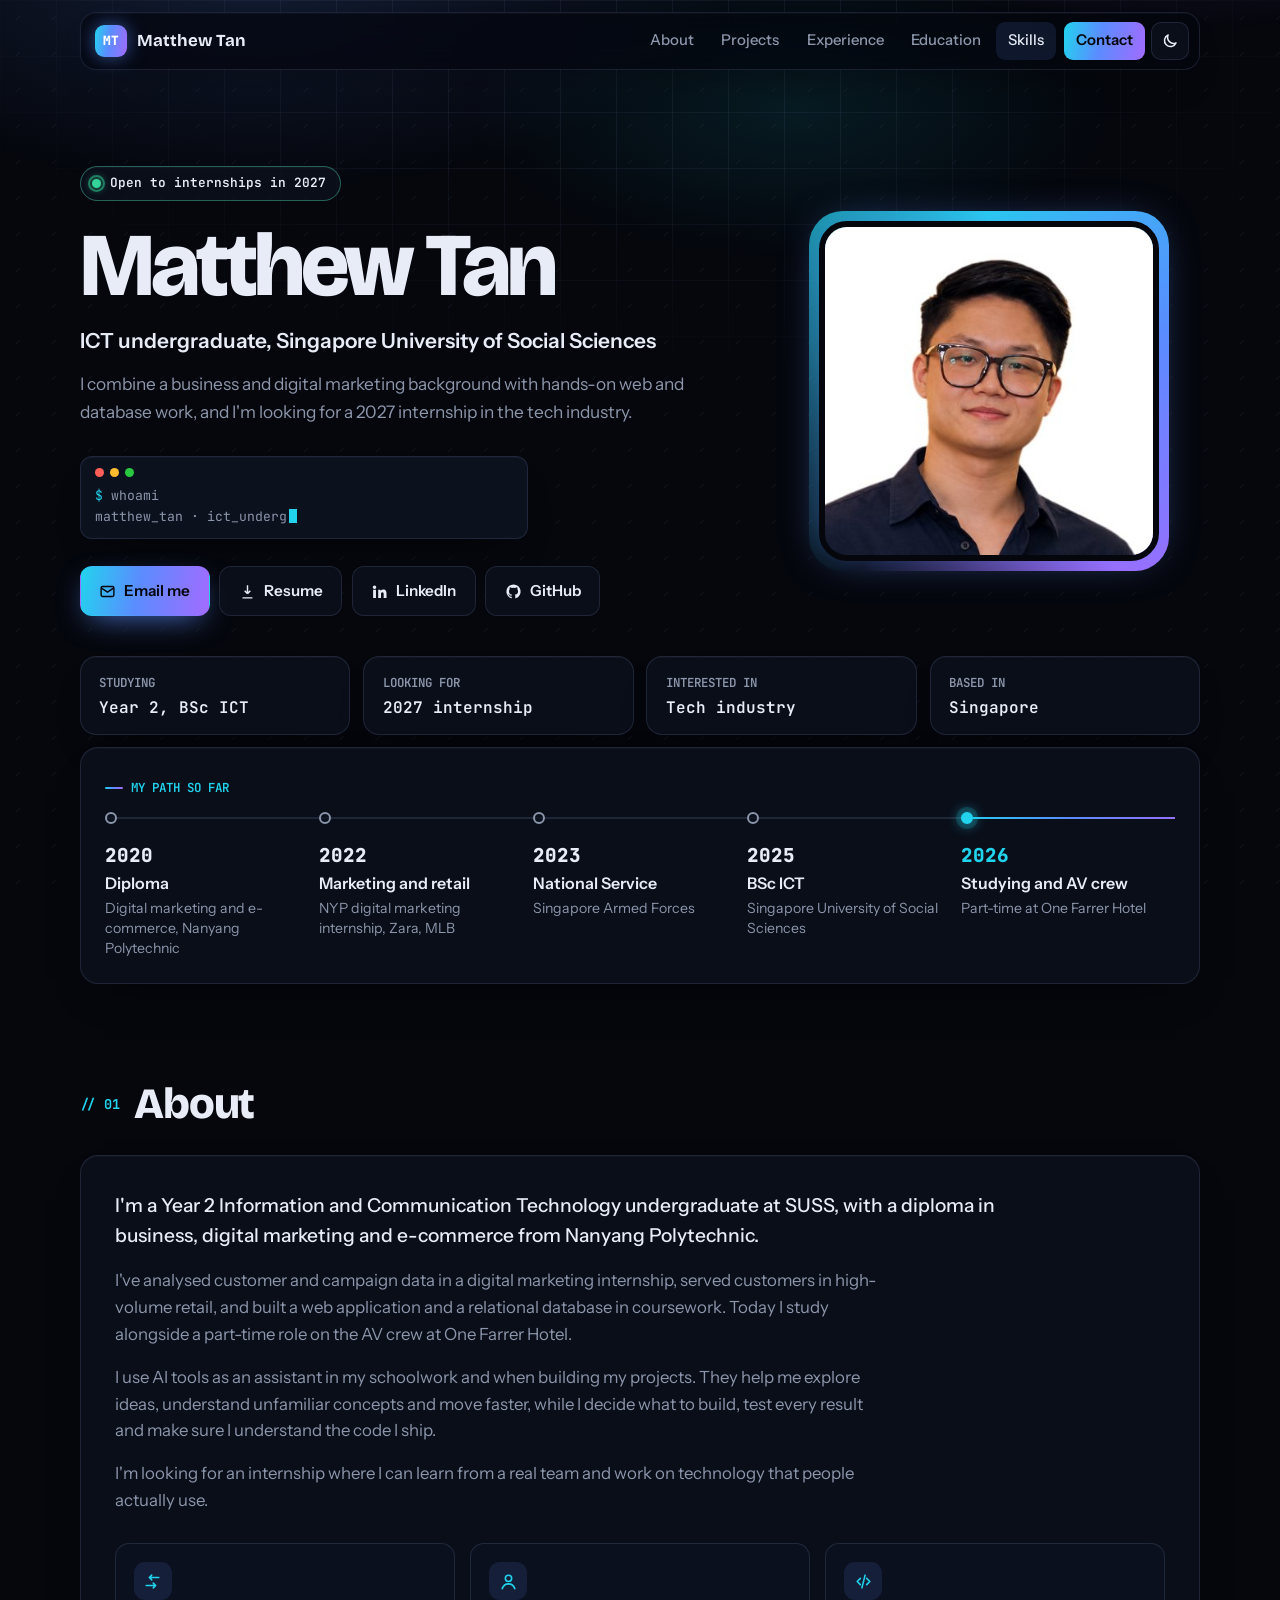
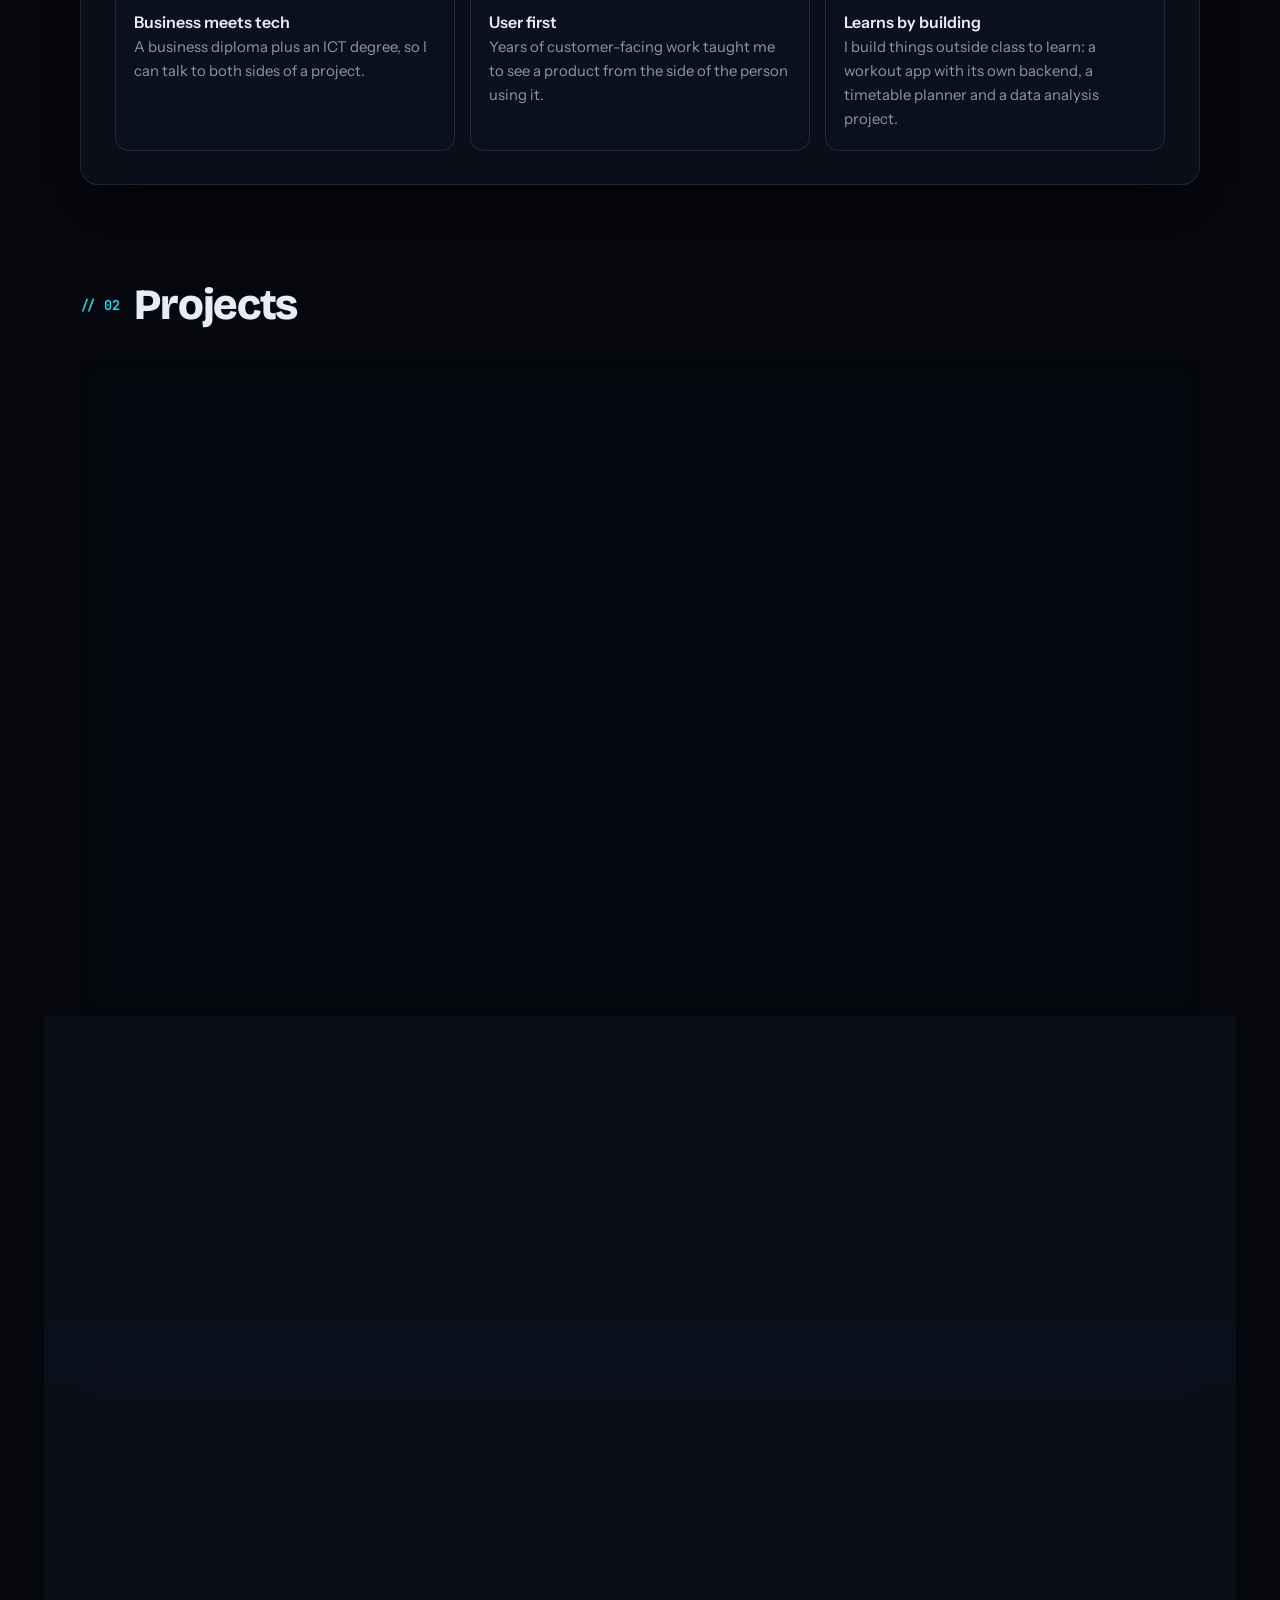
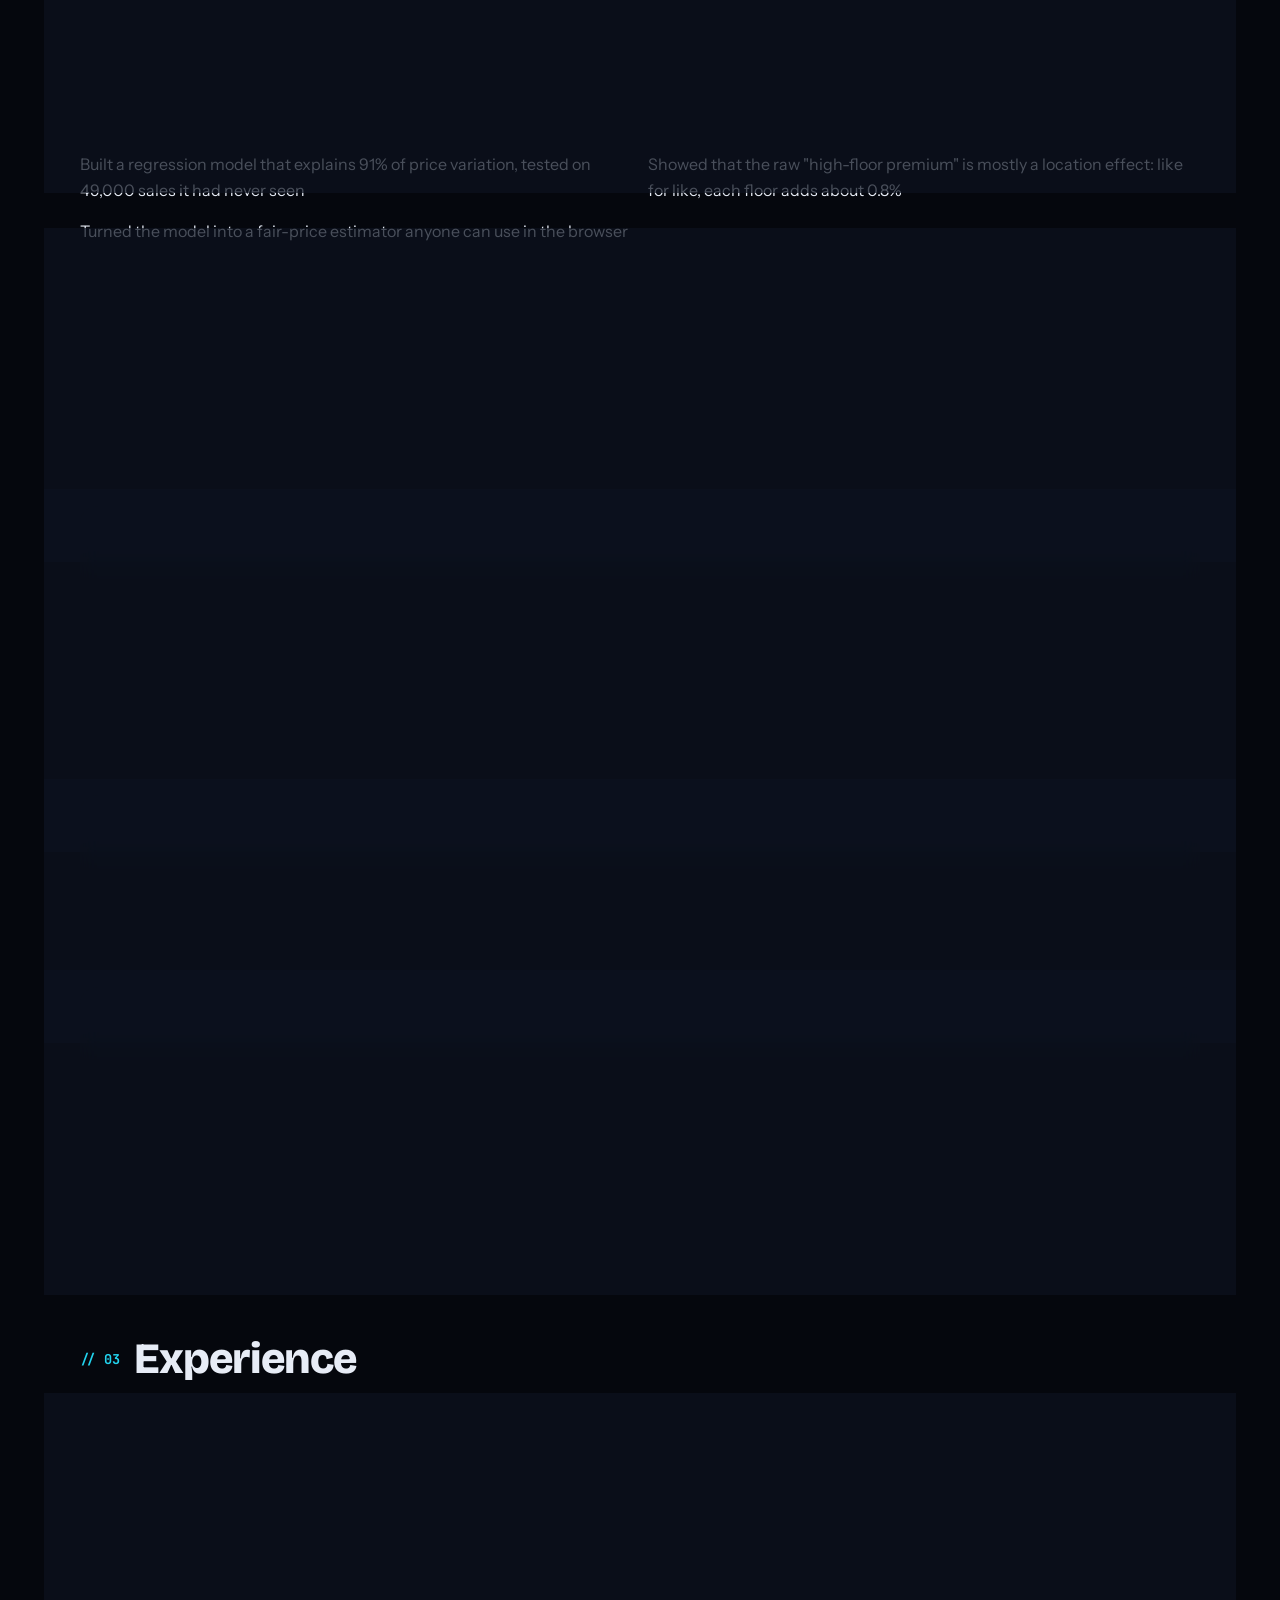
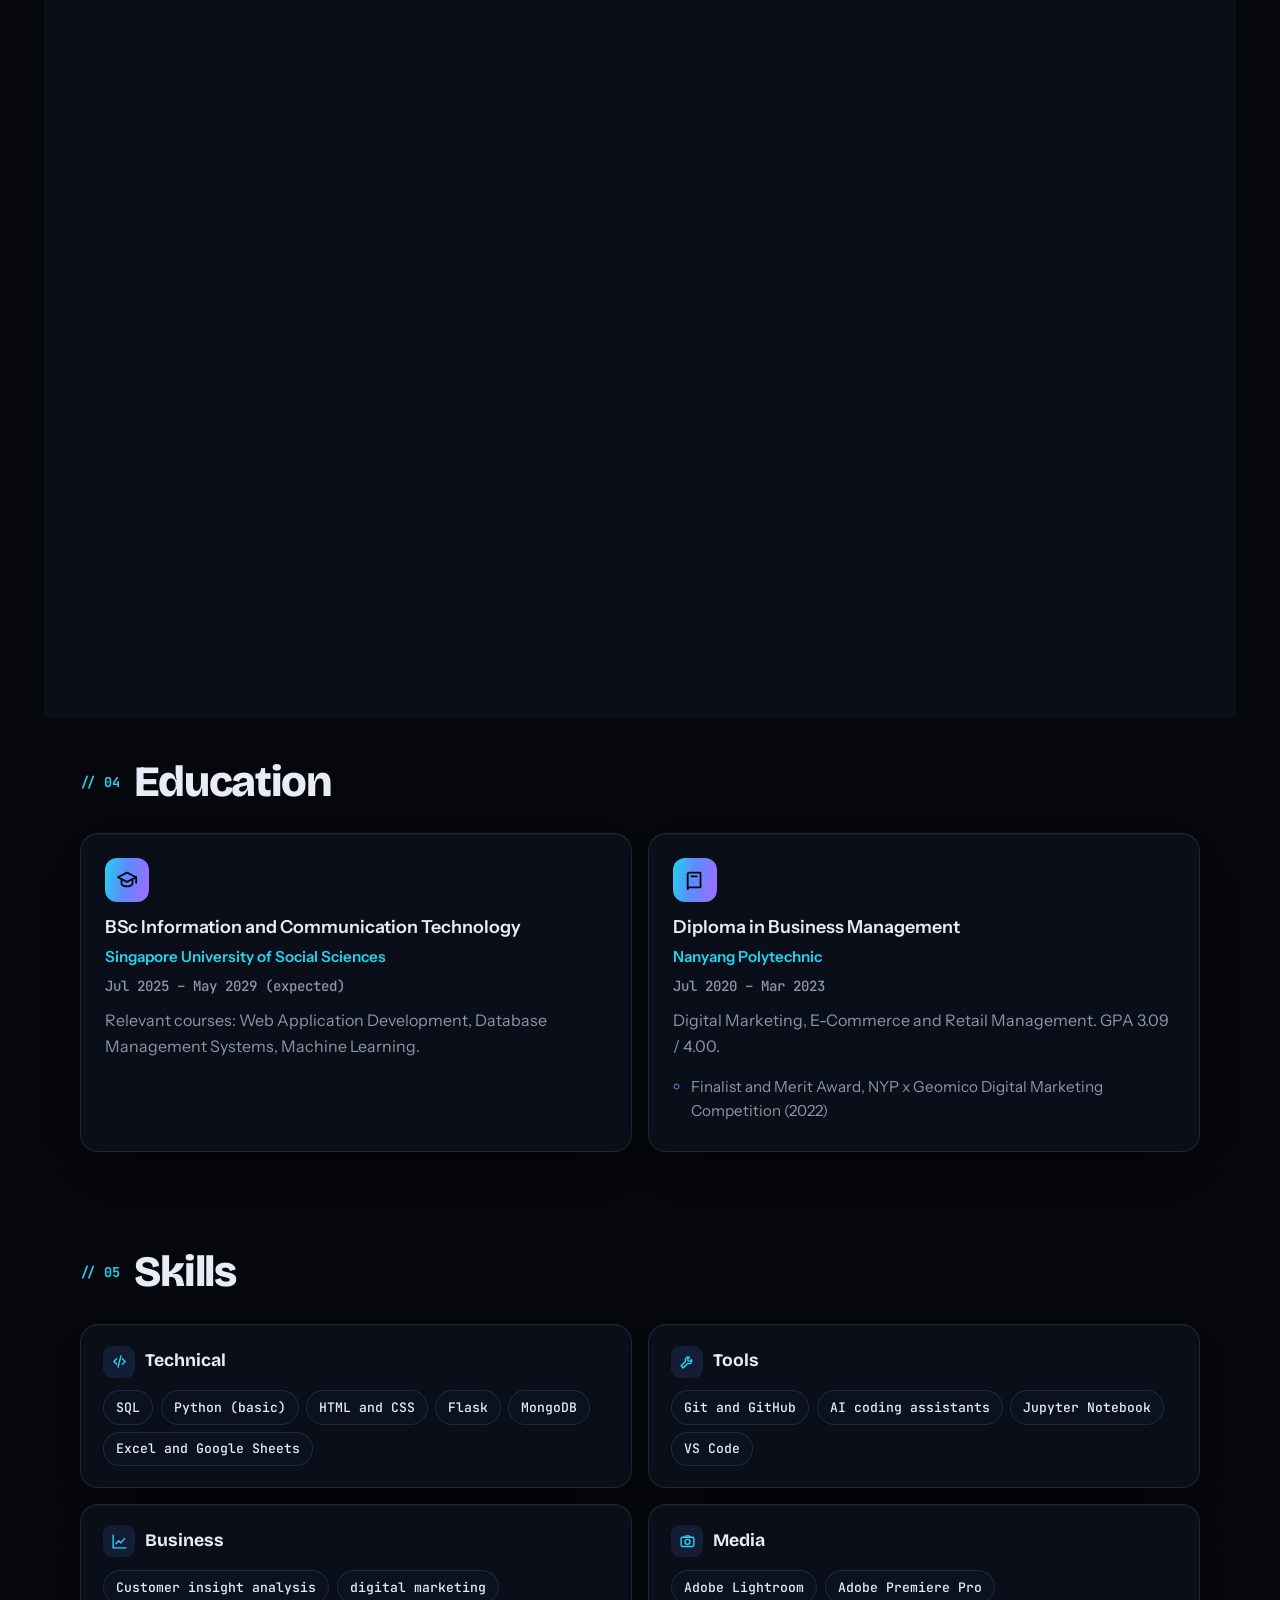
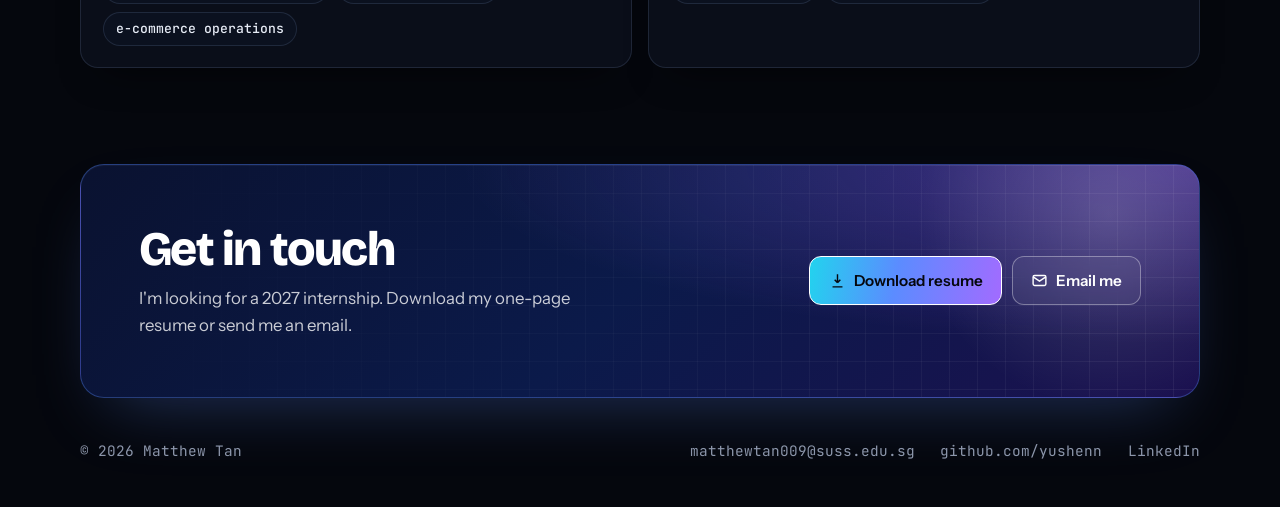
==== index.html @ 49055955 "BTO Explorer: nearest MRT, amenities and monthly updates shipped" ====
<!DOCTYPE html>
<html lang="en">
<head>
<meta charset="UTF-8">
<meta name="viewport" content="width=device-width, initial-scale=1, viewport-fit=cover">
<title>Matthew Tan | ICT Undergraduate Portfolio</title>
<meta name="description" content="Matthew Tan, ICT undergraduate at SUSS seeking a 2027 internship in the tech industry. Projects, experience and resume.">
<meta property="og:title" content="Matthew Tan | ICT Undergraduate Portfolio">
<meta property="og:description" content="ICT undergraduate at SUSS seeking a 2027 internship. Projects, experience and resume.">
<meta property="og:type" content="website">
<meta property="og:url" content="https://yushenn.github.io/matthew-os/">
<meta name="theme-color" content="#F7F8FA" media="(prefers-color-scheme: light)">
<meta name="theme-color" content="#0B0F19" media="(prefers-color-scheme: dark)">
<link rel="icon" href="data:image/svg+xml,%3Csvg xmlns='http://www.w3.org/2000/svg' viewBox='0 0 64 64'%3E%3Crect width='64' height='64' rx='14' fill='%232447C8'/%3E%3Ctext x='32' y='42' font-family='Arial,sans-serif' font-weight='800' font-size='26' fill='white' text-anchor='middle'%3EMT%3C/text%3E%3C/svg%3E">
<link rel="preconnect" href="https://fonts.googleapis.com">
<link rel="preconnect" href="https://fonts.gstatic.com" crossorigin>
<link href="https://fonts.googleapis.com/css2?family=Bricolage+Grotesque:opsz,wght@12..96,500;12..96,600;12..96,700;12..96,800&family=Instrument+Sans:wght@400;500;600&display=swap" rel="stylesheet">
<script>
  // apply a saved theme before paint, and enable reveal animations only when JS runs
  (function () {
    var d = document.documentElement; d.classList.add('js');
    try { var t = localStorage.getItem('mt-theme'); if (t === 'light' || t === 'dark') d.setAttribute('data-theme', t); } catch (e) {}
    if (!d.getAttribute('data-theme')) d.setAttribute('data-theme', 'dark'); // dark by default
  })();
</script>
<style>
:root{
  --paper:#F7F8FA; --surface:#FFFFFF; --surface-2:#F1F3F8; --ink:#0E1424; --muted:#586277; --line:#E3E7EE;
  --blue:#2447C8; --violet:#6B4EFF; --blue-soft:#ECF0FD; --green:#1E8E5A; --on-blue:#FFFFFF;
  --shadow:0 1px 2px rgba(14,20,36,.05),0 12px 32px -16px rgba(14,20,36,.18);
  --shadow-lg:0 2px 4px rgba(14,20,36,.04),0 30px 60px -24px rgba(36,71,200,.28);
  --glow:rgba(36,71,200,.10);
  --display:"Bricolage Grotesque","Segoe UI",system-ui,-apple-system,sans-serif;
  --body:"Instrument Sans","Segoe UI",system-ui,-apple-system,sans-serif;
  --r:18px;
  color-scheme:light;
}
@media (prefers-color-scheme: dark){
  :root:not([data-theme="light"]){
    --paper:#0B0F19; --surface:#121826; --surface-2:#182033; --ink:#E9ECF2; --muted:#98A2B6; --line:#232C40;
    --blue:#86A0FF; --violet:#B39DFF; --blue-soft:#1A2440; --green:#5FD08F; --on-blue:#0B0F19;
    --shadow:0 1px 2px rgba(0,0,0,.3),0 12px 32px -16px rgba(0,0,0,.6);
    --shadow-lg:0 2px 4px rgba(0,0,0,.3),0 30px 60px -24px rgba(134,160,255,.25);
    --glow:rgba(134,160,255,.12); color-scheme:dark;
  }
}
:root[data-theme="dark"]{
  --paper:#0B0F19; --surface:#121826; --surface-2:#182033; --ink:#E9ECF2; --muted:#98A2B6; --line:#232C40;
  --blue:#86A0FF; --violet:#B39DFF; --blue-soft:#1A2440; --green:#5FD08F; --on-blue:#0B0F19;
  --shadow:0 1px 2px rgba(0,0,0,.3),0 12px 32px -16px rgba(0,0,0,.6);
  --shadow-lg:0 2px 4px rgba(0,0,0,.3),0 30px 60px -24px rgba(134,160,255,.25);
  --glow:rgba(134,160,255,.12); color-scheme:dark;
}
*,*::before,*::after{box-sizing:border-box}
html{scroll-behavior:smooth;scroll-padding-top:96px}
body{margin:0;background:var(--paper);color:var(--ink);font-family:var(--body);font-size:1rem;line-height:1.6;-webkit-font-smoothing:antialiased;overflow-x:hidden}
body::before{content:"";position:fixed;inset:-20vh -10vw auto;height:80vh;background:radial-gradient(50% 50% at 30% 30%,var(--glow),transparent 70%),radial-gradient(40% 40% at 80% 10%,color-mix(in srgb,var(--violet) 10%,transparent),transparent 70%);pointer-events:none;z-index:0}
#field{position:fixed;inset:0;width:100%;height:100%;z-index:0;pointer-events:none;opacity:.7}
header,main,footer{position:relative;z-index:1}
a{color:var(--blue);text-underline-offset:3px}
a:focus-visible,button:focus-visible{outline:3px solid var(--blue);outline-offset:3px;border-radius:8px}
h1,h2,h3{font-family:var(--display);line-height:1.15;margin:0}
p{margin:0}
ul{margin:0}
.wrap{width:min(1120px,100% - 2.5rem);margin-inline:auto}
.skip{position:absolute;left:-999px;top:0;background:var(--blue);color:var(--on-blue);padding:.5rem 1rem;z-index:30}
.skip:focus{left:1rem;top:1rem}
.grad{background:linear-gradient(100deg,var(--blue),var(--violet));-webkit-background-clip:text;background-clip:text;color:transparent}

/* ---------- nav ---------- */
.nav{position:sticky;top:0;z-index:20;padding:12px 0 0;padding-top:calc(12px + env(safe-area-inset-top,0px))}
.nav-inner{width:min(1120px,100% - 1.5rem);margin-inline:auto;display:flex;align-items:center;justify-content:space-between;gap:1rem;height:58px;padding:0 .6rem 0 .9rem;background:color-mix(in srgb,var(--surface) 78%,transparent);backdrop-filter:blur(14px) saturate(1.4);-webkit-backdrop-filter:blur(14px) saturate(1.4);border:1px solid var(--line);border-radius:16px;box-shadow:var(--shadow);position:relative}
.mark{display:flex;align-items:center;gap:.6rem;font-family:var(--display);font-weight:700;font-size:1.05rem;color:var(--ink);text-decoration:none}
.mark i{display:grid;place-items:center;width:32px;height:32px;border-radius:9px;background:linear-gradient(135deg,var(--blue),var(--violet));color:#fff;font-style:normal;font-size:.8rem;font-weight:800;letter-spacing:.02em}
.nav-right{display:flex;align-items:center;gap:.4rem}
.nav-links{list-style:none;display:flex;align-items:center;gap:.2rem;margin:0;padding:0}
.nav-links a{display:block;color:var(--muted);text-decoration:none;font-size:.93rem;font-weight:500;padding:.42rem .75rem;border-radius:9px;transition:color .15s,background .15s}
.nav-links a:hover{color:var(--ink);background:var(--surface-2)}
.nav-links a.active{color:var(--ink);background:var(--blue-soft)}
.nav-links a.nav-cta{background:var(--ink);color:var(--paper);margin-left:.3rem}
.nav-links a.nav-cta:hover{background:var(--blue);color:var(--on-blue)}
.icon-btn{display:grid;place-items:center;width:38px;height:38px;border-radius:10px;border:1px solid var(--line);background:var(--surface);color:var(--ink);cursor:pointer}
.icon-btn svg{width:18px;height:18px}
.icon-btn:hover{border-color:var(--muted)}
.theme-btn .moon{display:none}
:root[data-theme="dark"] .theme-btn .sun{display:none}
:root[data-theme="dark"] .theme-btn .moon{display:block}
@media (prefers-color-scheme: dark){:root:not([data-theme="light"]) .theme-btn .sun{display:none}:root:not([data-theme="light"]) .theme-btn .moon{display:block}}
.menu-btn{display:none;font-family:var(--body);font-weight:600;width:auto;padding:0 .85rem}

/* ---------- buttons ---------- */
.actions{display:flex;flex-wrap:wrap;gap:.6rem}
.btn{display:inline-flex;align-items:center;gap:.5rem;font-weight:600;font-size:.95rem;text-decoration:none;padding:.72rem 1.15rem;border-radius:12px;border:1px solid var(--line);color:var(--ink);background:var(--surface);box-shadow:0 1px 2px rgba(14,20,36,.05);transition:transform .15s,border-color .15s,box-shadow .15s,filter .15s}
.btn svg{width:17px;height:17px;flex:none}
.btn:hover{border-color:var(--ink);transform:translateY(-1px)}
.btn-primary{background:linear-gradient(135deg,var(--blue),color-mix(in srgb,var(--blue) 70%,var(--violet)));border-color:transparent;color:var(--on-blue);box-shadow:0 8px 20px -8px color-mix(in srgb,var(--blue) 70%,transparent)}
.btn-primary:hover{border-color:transparent;filter:brightness(1.08)}

/* ---------- hero ---------- */
.hero{padding:clamp(3rem,8vw,6rem) 0 clamp(1.5rem,4vw,2.5rem);display:grid;grid-template-columns:1.35fr .9fr;gap:clamp(2rem,5vw,4rem);align-items:center}
.status{display:inline-flex;align-items:center;gap:.55rem;font-weight:600;font-size:.86rem;color:var(--ink);padding:.38rem .85rem .38rem .7rem;border:1px solid var(--line);border-radius:999px;background:var(--surface);box-shadow:var(--shadow);margin-bottom:1.4rem}
.dot{position:relative;width:9px;height:9px;border-radius:50%;background:var(--green)}
.dot::after{content:"";position:absolute;inset:-4px;border-radius:50%;border:2px solid var(--green);opacity:.5;animation:ping 2s ease-out infinite}
@keyframes ping{0%{transform:scale(.6);opacity:.7}100%{transform:scale(1.6);opacity:0}}
.hero h1{font-size:clamp(3rem,8.5vw,5.6rem);font-weight:800;letter-spacing:-.045em;line-height:.95}
.role{font-size:clamp(1.08rem,2.2vw,1.3rem);font-weight:600;margin-top:1rem;color:var(--ink)}
.lead{color:var(--muted);font-size:1.08rem;max-width:54ch;margin:.8rem 0 1.9rem}
.photo-wrap{position:relative;justify-self:center;width:min(340px,100%)}
.photo-wrap::before{content:"";position:absolute;inset:-14px;border-radius:36px;background:linear-gradient(135deg,var(--blue),var(--violet));opacity:.16;transform:rotate(-4deg)}
.photo-wrap::after{content:"";position:absolute;inset:-14px;border-radius:36px;border:1px dashed color-mix(in srgb,var(--blue) 45%,transparent);transform:rotate(3deg)}
.photo{position:relative;z-index:1;width:100%;aspect-ratio:1;height:auto;border-radius:28px;object-fit:cover;display:block;border:6px solid var(--surface);box-shadow:var(--shadow-lg);background:#fff}

.glance{margin:0;display:grid;grid-template-columns:repeat(4,1fr);gap:.8rem}
.glance div{padding:1rem 1.15rem;border:1px solid var(--line);border-radius:16px;background:var(--surface);box-shadow:var(--shadow)}
.glance dt{font-size:.78rem;font-weight:600;letter-spacing:.06em;text-transform:uppercase;color:var(--muted)}
.glance dd{margin:.3rem 0 0;font-family:var(--display);font-weight:700;font-size:1.15rem;line-height:1.25}

/* ---------- path ---------- */
.path-card{margin-top:.8rem;border:1px solid var(--line);border-radius:var(--r);background:var(--surface);box-shadow:var(--shadow);padding:1.4rem 1.5rem 1.5rem}
.path-card .eyebrow{margin-bottom:1.2rem}
.path{list-style:none;padding:0;margin:0;display:grid;grid-template-columns:repeat(5,1fr);text-align:left}
.stop{position:relative;padding:1.3rem 1rem 0 0;border-top:2px solid var(--line)}
.stop::before{content:"";position:absolute;top:-7px;left:0;width:12px;height:12px;border-radius:50%;background:var(--surface);border:2px solid var(--muted)}
.stop-now{border-image:linear-gradient(90deg,var(--blue),var(--violet)) 1}
.stop-now::before{background:var(--blue);border-color:var(--blue);box-shadow:0 0 0 5px var(--blue-soft)}
.stop-year{font-family:var(--display);font-weight:800;font-size:1.2rem;letter-spacing:-.01em}
.stop-now .stop-year{color:var(--blue)}
.stop-what{font-weight:600;margin-top:.15rem;line-height:1.3}
.stop-where{color:var(--muted);font-size:.88rem;line-height:1.45;margin-top:.25rem}

/* ---------- sections ---------- */
.section{padding:clamp(3.5rem,8vw,6rem) 0 0}
.section-head{display:flex;align-items:center;gap:.9rem;margin-bottom:1.6rem}
.eyebrow{display:inline-flex;align-items:center;gap:.5rem;font-size:.78rem;font-weight:600;letter-spacing:.12em;text-transform:uppercase;color:var(--blue)}
.eyebrow::before{content:"";width:18px;height:2px;border-radius:2px;background:currentColor}
.section-num{display:grid;place-items:center;min-width:44px;height:30px;padding:0 .6rem;border-radius:999px;font-family:var(--display);font-weight:700;font-size:.9rem;color:var(--blue);background:var(--blue-soft);border:1px solid color-mix(in srgb,var(--blue) 22%,transparent)}
.section-title{font-size:clamp(1.9rem,4.2vw,2.7rem);font-weight:800;letter-spacing:-.03em}
.panel{background:var(--surface);border:1px solid var(--line);border-radius:var(--r);padding:clamp(1.3rem,3.4vw,2.1rem);box-shadow:var(--shadow)}
.prose p + p{margin-top:1rem}
.prose p{max-width:70ch;font-size:1.05rem}
.prose p:first-child{font-size:1.2rem;font-weight:500;color:var(--ink)}
.prose p:not(:first-child){color:var(--muted)}

.strengths{display:grid;grid-template-columns:repeat(3,1fr);gap:.9rem;margin-top:1.8rem}
.strengths > div{padding:1.15rem;border-radius:14px;background:var(--surface-2);border:1px solid var(--line)}
.strengths .ic{display:grid;place-items:center;width:38px;height:38px;border-radius:11px;background:var(--blue-soft);color:var(--blue);margin-bottom:.8rem}
.strengths .ic svg{width:19px;height:19px}
.strengths h3{font-family:var(--body);font-size:1rem;font-weight:600;margin-bottom:.3rem}
.strengths p{font-size:.93rem;color:var(--muted)}

/* ---------- projects ---------- */
.projects{display:grid;grid-template-columns:repeat(2,minmax(0,1fr));gap:1rem;list-style:none;padding:0;margin:0}
.card{position:relative;display:flex;flex-direction:column;gap:.55rem;background:var(--surface);border:1px solid var(--line);border-radius:var(--r);padding:1.5rem;box-shadow:var(--shadow);transition:transform .2s,box-shadow .2s,border-color .2s}
.card:hover{transform:translateY(-3px);box-shadow:var(--shadow-lg);border-color:color-mix(in srgb,var(--blue) 35%,var(--line))}
.card h3{font-size:1.3rem;font-weight:700;letter-spacing:-.01em}
.card-when{color:var(--muted);font-size:.88rem;font-weight:500}
.card > p{color:var(--ink)}
.card ul{padding-left:1.15rem;color:var(--muted);font-size:.95rem}
.card li{margin:.25rem 0}
.card li::marker{color:var(--blue)}
.card .spacer{flex:1}
.featured{grid-column:1 / -1;display:grid;grid-template-columns:1.1fr .9fr;gap:2rem;align-items:center;padding:2rem;overflow:hidden;background:linear-gradient(140deg,color-mix(in srgb,var(--blue) 7%,var(--surface)) 0%,var(--surface) 55%)}
.card.wide{grid-column:1 / -1;display:grid;grid-template-columns:1fr 1fr;gap:1.6rem;align-items:start}
.card.wide > div{display:flex;flex-direction:column;gap:.55rem}
.card.wide ul{margin-top:.2rem}
.stack{display:grid;grid-template-columns:repeat(3,1fr);gap:.5rem;margin:.5rem 0 .1rem}
.stack div{padding:.6rem .75rem;border-radius:12px;background:var(--surface);border:1px solid var(--line)}
.stack dt{font-size:.7rem;font-weight:700;letter-spacing:.08em;text-transform:uppercase;color:var(--blue)}
.stack dd{margin:.15rem 0 0;font-size:.86rem;font-weight:600;line-height:1.35}
@media (max-width:520px){.stack{grid-template-columns:1fr}}
.featured .info{display:flex;flex-direction:column;gap:.6rem}
.featured h3{font-size:clamp(1.6rem,3.2vw,2.1rem);font-weight:800;letter-spacing:-.02em}
.feature-label{font-size:.75rem;font-weight:700;letter-spacing:.12em;text-transform:uppercase;color:var(--violet)}
.phone{justify-self:center;width:280px;height:560px;border-radius:44px;padding:10px;background:#0E1012;box-shadow:0 0 0 2px #2A2D33,0 40px 80px -30px rgba(14,20,36,.55);position:relative}
.phone::before{content:"";position:absolute;top:18px;left:50%;transform:translateX(-50%);width:84px;height:22px;border-radius:12px;background:#000;z-index:2}
.phone iframe{width:100%;height:100%;border:0;border-radius:34px;background:#0F1012;display:block}
.phone-cap{text-align:center;color:var(--muted);font-size:.82rem;margin-top:.8rem}
.pill{display:inline-block;font-family:var(--body);font-size:.72rem;font-weight:600;background:var(--blue);color:var(--on-blue);padding:.14rem .55rem;border-radius:999px;margin-left:.55rem;vertical-align:.28em;white-space:nowrap;letter-spacing:.01em}
.pill.live{background:color-mix(in srgb,var(--green) 16%,transparent);color:var(--green)}
.tags{display:flex;flex-wrap:wrap;gap:.4rem;margin-top:.4rem}
.tag{font-size:.78rem;font-weight:600;padding:.22rem .6rem;border-radius:8px;background:var(--blue-soft);color:var(--ink);border:1px solid color-mix(in srgb,var(--blue) 14%,transparent)}
.row-links{display:flex;flex-wrap:wrap;gap:.6rem;margin-top:.7rem}
.row-links a{display:inline-flex;align-items:center;gap:.35rem;font-weight:600;font-size:.9rem;text-decoration:none;padding:.48rem .85rem;border-radius:10px;border:1px solid var(--line);color:var(--ink);background:var(--surface);transition:border-color .15s,background .15s}
.row-links a:first-child{background:var(--ink);color:var(--paper);border-color:var(--ink)}
.row-links a:hover{border-color:var(--blue)}
.row-links a:first-child:hover{background:var(--blue);border-color:var(--blue);color:var(--on-blue)}
.row-links svg{width:15px;height:15px}

/* ---------- timeline (experience) ---------- */
.timeline{list-style:none;margin:0;padding:0;position:relative}
.timeline::before{content:"";position:absolute;left:7px;top:8px;bottom:8px;width:2px;background:linear-gradient(var(--blue),var(--line) 40%)}
.t-item{position:relative;padding:0 0 1.8rem 2.2rem}
.t-item:last-child{padding-bottom:0}
.t-item::before{content:"";position:absolute;left:0;top:6px;width:16px;height:16px;border-radius:50%;background:var(--surface);border:3px solid var(--line)}
.t-item.now::before{border-color:var(--blue);box-shadow:0 0 0 5px var(--blue-soft)}
.row-head{display:flex;justify-content:space-between;align-items:baseline;gap:.3rem 1.5rem;flex-wrap:wrap}
.row-head h3{font-family:var(--body);font-size:1.1rem;font-weight:600}
.row-when{color:var(--muted);font-size:.88rem;font-weight:500;white-space:nowrap;font-variant-numeric:tabular-nums}
.row-org{color:var(--blue);font-weight:600;font-size:.95rem;margin-top:.1rem}
.t-item > p{margin-top:.45rem;max-width:72ch;color:var(--muted)}
.t-item ul{margin-top:.5rem;padding-left:1.1rem;max-width:72ch;color:var(--muted)}
.t-item li{margin:.25rem 0}
.t-item li::marker{color:var(--blue)}
.sub{display:flex;align-items:center;gap:.7rem;font-family:var(--display);font-size:1.2rem;font-weight:700;margin:2.4rem 0 1.2rem;padding-top:1.8rem;border-top:1px solid var(--line)}

/* ---------- education ---------- */
.edu{display:grid;grid-template-columns:repeat(2,minmax(0,1fr));gap:1rem;list-style:none;margin:0;padding:0}
.edu .card{gap:.35rem}
.edu .card h3{font-family:var(--body);font-size:1.12rem;font-weight:600;letter-spacing:0}
.edu .ic{display:grid;place-items:center;width:44px;height:44px;border-radius:12px;background:linear-gradient(135deg,var(--blue),var(--violet));color:#fff;margin-bottom:.6rem}
.edu .ic svg{width:22px;height:22px}
.edu .card > p{color:var(--muted);margin-top:.35rem}
.edu .card ul{margin-top:.35rem}

/* ---------- skills ---------- */
.skills{display:grid;grid-template-columns:repeat(2,minmax(0,1fr));gap:1rem;margin:0}
.skills > div{background:var(--surface);border:1px solid var(--line);border-radius:var(--r);padding:1.3rem 1.4rem;box-shadow:var(--shadow)}
.skills dt{display:flex;align-items:center;gap:.6rem;font-family:var(--display);font-weight:700;font-size:1.1rem;margin-bottom:.8rem}
.skills dt span{display:grid;place-items:center;width:32px;height:32px;border-radius:9px;background:var(--blue-soft);color:var(--blue)}
.skills dt svg{width:17px;height:17px}
.skills dd{margin:0;display:flex;flex-wrap:wrap;gap:.45rem}
.chip{font-size:.9rem;font-weight:500;padding:.35rem .75rem;border-radius:999px;background:var(--surface-2);border:1px solid var(--line)}

/* ---------- contact ---------- */
.contact{position:relative;overflow:hidden;margin-top:clamp(3.5rem,8vw,6rem);background:linear-gradient(135deg,#14204F 0%,#1D2E80 45%,#4B33B8 100%);color:#fff;border-radius:24px;padding:clamp(2rem,5.5vw,3.6rem);display:flex;flex-wrap:wrap;justify-content:space-between;align-items:center;gap:1.6rem;box-shadow:var(--shadow-lg)}
.contact::before{content:"";position:absolute;width:420px;height:420px;right:-120px;top:-160px;border-radius:50%;background:radial-gradient(circle,rgba(255,255,255,.18),transparent 65%)}
.contact::after{content:"";position:absolute;inset:0;background-image:radial-gradient(rgba(255,255,255,.12) 1px,transparent 1px);background-size:22px 22px;mask-image:linear-gradient(90deg,transparent,#000);-webkit-mask-image:linear-gradient(90deg,transparent,#000);pointer-events:none}
.contact > *{position:relative;z-index:1}
.contact h2{font-size:clamp(2rem,4.6vw,3rem);font-weight:800;letter-spacing:-.03em}
.contact p{margin-top:.5rem;color:rgba(255,255,255,.78);max-width:44ch;font-size:1.05rem}
.contact .btn{border-color:rgba(255,255,255,.35);color:#fff;background:rgba(255,255,255,.06);box-shadow:none}
.contact .btn:hover{border-color:#fff}
.contact .btn-primary{background:#fff;border-color:#fff;color:#14204F}

footer{padding:2.6rem 0 calc(2.8rem + env(safe-area-inset-bottom,0px));color:var(--muted);font-size:.9rem}
.foot{display:flex;flex-wrap:wrap;justify-content:space-between;align-items:center;gap:.6rem 1.8rem}
.foot-links{display:flex;flex-wrap:wrap;gap:.4rem 1.6rem}
.foot a{color:var(--muted);text-decoration:none}
.foot a:hover{color:var(--ink)}

/* ---------- reveal on scroll ---------- */
.js .reveal{opacity:0;transform:translateY(18px);transition:opacity .7s cubic-bezier(.2,.7,.2,1),transform .7s cubic-bezier(.2,.7,.2,1)}
.js .reveal.in{opacity:1;transform:none}
@media (prefers-reduced-motion: reduce){
  html{scroll-behavior:auto}
  .js .reveal{opacity:1;transform:none;transition:none}
  .dot::after{animation:none}
  .card,.btn{transition:none}
}

/* ---------- responsive ---------- */
@media (max-width:980px){
  .featured{grid-template-columns:1fr}
  .phone{display:none}
  .phone-cap{display:none}
}
@media (max-width:860px){
  .menu-btn{display:grid}
  .nav-links{display:none;position:absolute;top:calc(100% + 8px);left:0;right:0;flex-direction:column;align-items:stretch;gap:.1rem;background:var(--surface);border:1px solid var(--line);border-radius:16px;padding:.5rem;box-shadow:var(--shadow-lg)}
  .nav-links.open{display:flex}
  .nav-links a{padding:.7rem .8rem}
  .nav-links a.nav-cta{text-align:center;margin:.3rem 0 0}
  .hero{grid-template-columns:1fr;text-align:left}
  .photo-wrap{order:-1;justify-self:start;width:150px}
  .photo-wrap::before,.photo-wrap::after{inset:-8px;border-radius:30px}
  .photo{border-radius:24px;border-width:4px}
  .glance{grid-template-columns:1fr 1fr}
  .path{grid-template-columns:1fr;border-left:2px solid var(--line);margin-left:6px}
  .stop{border-top:none;padding:0 0 1.2rem 1.3rem;display:grid;grid-template-columns:3.4rem 1fr;column-gap:.6rem}
  .stop-now{border-image:none}
  .stop:last-child{padding-bottom:0}
  .stop::before{top:.4rem;left:-7px}
  .stop-year{grid-row:1 / span 2;font-size:1.05rem}
  .stop-what{margin-top:0}
  .stop-where{grid-column:2}
  .strengths{grid-template-columns:1fr}
  .projects,.edu,.skills,.card.wide{grid-template-columns:1fr}
  .featured{padding:1.5rem}
  .row-when{white-space:normal}
  .foot{justify-content:center;text-align:center}
}
@media print{
  #field,.nav,.contact .actions,.phone,body::before,.theme-btn{display:none}
  .js .reveal{opacity:1;transform:none}
  .card,.panel,.glance div{box-shadow:none}
}
</style>
<link href="https://fonts.googleapis.com/css2?family=JetBrains+Mono:wght@400;500;600&display=swap" rel="stylesheet">
<link rel="stylesheet" href="hitech.css">
<script src="hitech.js" defer></script>
</head>
<body>
<a class="skip" href="#main">Skip to content</a>
<canvas id="field" aria-hidden="true"></canvas>

<header class="nav">
  <div class="nav-inner">
    <a class="mark" href="#top"><i aria-hidden="true">MT</i>Matthew Tan</a>
    <div class="nav-right">
      <ul class="nav-links" id="navlinks">
        <li><a href="#about">About</a></li>
        <li><a href="#projects">Projects</a></li>
        <li><a href="#experience">Experience</a></li>
        <li><a href="#education">Education</a></li>
        <li><a href="#skills">Skills</a></li>
        <li><a class="nav-cta" href="#contact">Contact</a></li>
      </ul>
      <button class="icon-btn theme-btn" type="button" aria-label="Switch light or dark theme">
        <svg class="sun" viewBox="0 0 24 24" fill="none" stroke="currentColor" stroke-width="2" stroke-linecap="round" aria-hidden="true"><circle cx="12" cy="12" r="4"/><path d="M12 2v2M12 20v2M4.9 4.9l1.4 1.4M17.7 17.7l1.4 1.4M2 12h2M20 12h2M4.9 19.1l1.4-1.4M17.7 6.3l1.4-1.4"/></svg>
        <svg class="moon" viewBox="0 0 24 24" fill="none" stroke="currentColor" stroke-width="2" stroke-linecap="round" stroke-linejoin="round" aria-hidden="true"><path d="M20 14.5A8 8 0 0 1 9.5 4a8 8 0 1 0 10.5 10.5Z"/></svg>
      </button>
      <button class="icon-btn menu-btn" type="button" aria-expanded="false" aria-controls="navlinks">Menu</button>
    </div>
  </div>
</header>

<main id="main">
  <section class="wrap" id="top">
    <div class="hero">
      <div class="reveal">
        <div class="status"><span class="dot" aria-hidden="true"></span>Open to internships in 2027</div>
        <h1>Matthew <span class="grad">Tan</span></h1>
        <p class="role">ICT undergraduate, Singapore University of Social Sciences</p>
        <p class="lead">I combine a business and digital marketing background with hands-on web and database work, and I'm looking for a 2027 internship in the tech industry.</p>
        <div class="term" aria-label="Terminal: whoami prints matthew_tan, ICT undergraduate at SUSS; status prints open to internships in 2027">
          <div class="bar" aria-hidden="true"><i></i><i></i><i></i></div>
          <div data-line><span class="p">$</span> whoami</div>
          <div data-line><span class="k">matthew_tan</span> · ict_undergraduate @ suss · singapore</div>
          <div data-line><span class="p">$</span> status --internship</div>
          <div data-line><span class="k">open</span> · internship_2027 · tech_industry</div>
        </div>
        <div class="actions">
          <a class="btn btn-primary" href="mailto:matthewtan009@suss.edu.sg">
            <svg viewBox="0 0 24 24" fill="none" stroke="currentColor" stroke-width="2" aria-hidden="true"><rect x="3" y="5" width="18" height="14" rx="2"/><path d="m3 7 9 6 9-6"/></svg>Email me</a>
          <a class="btn" href="Tan_Yu_Shen_Matthew_Resume_v2.pdf" target="_blank" rel="noopener">
            <svg viewBox="0 0 24 24" fill="none" stroke="currentColor" stroke-width="2" aria-hidden="true"><path d="M12 3v12m0 0-4-4m4 4 4-4M5 21h14"/></svg>Resume</a>
          <a class="btn" href="https://www.linkedin.com/in/matthew-tan-6699121b4" target="_blank" rel="noopener">
            <svg viewBox="0 0 24 24" fill="currentColor" aria-hidden="true"><path d="M4.98 3.5a2.5 2.5 0 1 1 0 5 2.5 2.5 0 0 1 0-5ZM3 9.5h4V21H3V9.5Zm6.5 0h3.8v1.6h.06c.53-1 1.83-2.06 3.77-2.06 4.03 0 4.77 2.65 4.77 6.1V21h-4v-5.2c0-1.24-.02-2.84-1.73-2.84-1.73 0-2 1.35-2 2.75V21h-4V9.5Z"/></svg>LinkedIn</a>
          <a class="btn" href="https://github.com/yushenn" target="_blank" rel="noopener">
            <svg viewBox="0 0 24 24" fill="currentColor" aria-hidden="true"><path d="M12 2a10 10 0 0 0-3.16 19.49c.5.09.68-.22.68-.48v-1.7c-2.78.6-3.37-1.34-3.37-1.34-.45-1.16-1.1-1.47-1.1-1.47-.91-.62.07-.6.07-.6 1 .07 1.53 1.03 1.53 1.03.9 1.52 2.34 1.08 2.91.83.09-.65.35-1.09.63-1.34-2.22-.25-4.55-1.11-4.55-4.94 0-1.09.39-1.98 1.03-2.68-.1-.25-.45-1.27.1-2.64 0 0 .84-.27 2.75 1.02a9.5 9.5 0 0 1 5 0c1.91-1.3 2.75-1.02 2.75-1.02.55 1.37.2 2.39.1 2.64.64.7 1.03 1.59 1.03 2.68 0 3.84-2.34 4.68-4.57 4.93.36.31.68.92.68 1.85v2.75c0 .27.18.58.69.48A10 10 0 0 0 12 2Z"/></svg>GitHub</a>
        </div>
      </div>
      <div class="photo-wrap reveal">
        <img class="photo" src="[data-uri]" alt="Portrait of Matthew Tan" width="340" height="340">
      </div>
    </div>

    <dl class="glance reveal" aria-label="At a glance">
      <div><dt>Studying</dt><dd>Year 2, BSc ICT</dd></div>
      <div><dt>Looking for</dt><dd>2027 internship</dd></div>
      <div><dt>Interested in</dt><dd>Tech industry</dd></div>
      <div><dt>Based in</dt><dd>Singapore</dd></div>
    </dl>

    <div class="path-card reveal">
      <div class="eyebrow">My path so far</div>
      <ol class="path" aria-label="My path so far">
        <li class="stop"><div class="stop-year">2020</div><div class="stop-what">Diploma</div><div class="stop-where">Digital marketing and e-commerce, Nanyang Polytechnic</div></li>
        <li class="stop"><div class="stop-year">2022</div><div class="stop-what">Marketing and retail</div><div class="stop-where">NYP digital marketing internship, Zara, MLB</div></li>
        <li class="stop"><div class="stop-year">2023</div><div class="stop-what">National Service</div><div class="stop-where">Singapore Armed Forces</div></li>
        <li class="stop"><div class="stop-year">2025</div><div class="stop-what">BSc ICT</div><div class="stop-where">Singapore University of Social Sciences</div></li>
        <li class="stop stop-now"><div class="stop-year">2026</div><div class="stop-what">Studying and AV crew</div><div class="stop-where">Part-time at One Farrer Hotel</div></li>
      </ol>
    </div>
  </section>

  <section class="section wrap" id="about">
    <div class="section-head reveal"><span class="section-num">01</span><h2 class="section-title">About</h2></div>
    <div class="panel prose reveal">
      <p>I'm a Year 2 Information and Communication Technology undergraduate at SUSS, with a diploma in business, digital marketing and e-commerce from Nanyang Polytechnic.</p>
      <p>I've analysed customer and campaign data in a digital marketing internship, served customers in high-volume retail, and built a web application and a relational database in coursework. Today I study alongside a part-time role on the AV crew at One Farrer Hotel.</p>
      <p>I use AI tools as an assistant in my schoolwork and when building my projects. They help me explore ideas, understand unfamiliar concepts and move faster, while I decide what to build, test every result and make sure I understand the code I ship.</p>
      <p>I'm looking for an internship where I can learn from a real team and work on technology that people actually use.</p>
      <div class="strengths">
        <div><span class="ic"><svg viewBox="0 0 24 24" fill="none" stroke="currentColor" stroke-width="2" stroke-linecap="round" stroke-linejoin="round" aria-hidden="true"><path d="M8 7h12M8 7l3-3M8 7l3 3M16 17H4m12 0-3-3m3 3-3 3"/></svg></span><h3>Business meets tech</h3><p>A business diploma plus an ICT degree, so I can talk to both sides of a project.</p></div>
        <div><span class="ic"><svg viewBox="0 0 24 24" fill="none" stroke="currentColor" stroke-width="2" stroke-linecap="round" stroke-linejoin="round" aria-hidden="true"><circle cx="12" cy="8" r="4"/><path d="M4 21c1.5-4 4.5-6 8-6s6.5 2 8 6"/></svg></span><h3>User first</h3><p>Years of customer-facing work taught me to see a product from the side of the person using it.</p></div>
        <div><span class="ic"><svg viewBox="0 0 24 24" fill="none" stroke="currentColor" stroke-width="2" stroke-linecap="round" stroke-linejoin="round" aria-hidden="true"><path d="m8 8-4 4 4 4M16 8l4 4-4 4M14 4l-4 16"/></svg></span><h3>Learns by building</h3><p>I build things outside class to learn: a workout app with its own backend, a timetable planner and a data analysis project.</p></div>
      </div>
    </div>
  </section>

  <section class="section wrap" id="projects">
    <div class="section-head reveal"><span class="section-num">02</span><h2 class="section-title">Projects</h2></div>
    <ul class="projects">
      <li class="card featured reveal">
        <div class="info">
          <span class="feature-label">Featured project</span>
          <h3>Repwise<span class="pill live">Live</span></h3>
          <span class="card-when">Personal, 2026 – Present</span>
          <p>A mobile-first workout tracker I built to keep all my training data in one place.</p>
          <ul>
            <li>Log sets, reps and weights, with a rest timer between sets</li>
            <li>Builds a training plan from your goal and schedule, and tells you when to add weight or reps</li>
            <li>Progress charts, a 12-week consistency calendar and automatic personal-record detection</li>
            <li>90+ exercises with form cues, training splits and a supplement guide</li>
            <li>Works offline, with optional accounts that sync workouts between your phone and laptop</li>
          </ul>
          <dl class="stack">
            <div><dt>Front end</dt><dd>JavaScript, installable PWA</dd></div>
            <div><dt>Back end</dt><dd>Flask API, MongoDB</dd></div>
            <div><dt>Quality</dt><dd>24 tests, run on every push</dd></div>
          </dl>
          <div class="tags"><span class="tag">JavaScript</span><span class="tag">Python</span><span class="tag">Flask</span><span class="tag">MongoDB</span><span class="tag">REST API</span><span class="tag">PWA</span></div>
          <div class="row-links">
            <a href="https://yushenn.github.io/Repwise/" target="_blank" rel="noopener"><svg viewBox="0 0 24 24" fill="none" stroke="currentColor" stroke-width="2" stroke-linecap="round" stroke-linejoin="round" aria-hidden="true"><path d="M7 17 17 7M8 7h9v9"/></svg>Open live app</a>
            <a href="https://github.com/yushenn/Repwise" target="_blank" rel="noopener"><svg viewBox="0 0 24 24" fill="none" stroke="currentColor" stroke-width="2" stroke-linecap="round" stroke-linejoin="round" aria-hidden="true"><path d="m8 8-4 4 4 4M16 8l4 4-4 4"/></svg>View code</a>
            <a href="repwise.html"><svg viewBox="0 0 24 24" fill="none" stroke="currentColor" stroke-width="2" stroke-linecap="round" stroke-linejoin="round" aria-hidden="true"><path d="M4 19.5V6a2 2 0 0 1 2-2h12v16H6a2 2 0 0 0-2 2M8 8h6M8 12h6"/></svg>Read case study</a>
          </div>
        </div>
        <div>
          <div class="phone"><iframe data-src="https://yushenn.github.io/Repwise/" title="Repwise live app preview" loading="lazy"></iframe></div>
          <p class="phone-cap">Live preview. Try it right here.</p>
        </div>
      </li>
      <li class="card wide reveal">
        <div>
          <h3>SUSS Timetable Planner</h3>
          <span class="card-when">Personal, 2026</span>
          <p>A web app that reads the official SUSS timetable PDFs in the browser and checks a semester plan for clashes on every real session date, including exams and overseas trips.</p>
          <div class="tags"><span class="tag">JavaScript</span><span class="tag">PDF.js</span><span class="tag">Search algorithm</span><span class="tag">GitHub Pages</span></div>
          <div class="row-links">
            <a href="https://yushenn.github.io/eCR/" target="_blank" rel="noopener"><svg viewBox="0 0 24 24" fill="none" stroke="currentColor" stroke-width="2" stroke-linecap="round" stroke-linejoin="round" aria-hidden="true"><path d="M7 17 17 7M8 7h9v9"/></svg>Open live app</a>
            <a href="https://github.com/yushenn/eCR" target="_blank" rel="noopener"><svg viewBox="0 0 24 24" fill="none" stroke="currentColor" stroke-width="2" stroke-linecap="round" stroke-linejoin="round" aria-hidden="true"><path d="m8 8-4 4 4 4M16 8l4 4-4 4"/></svg>View code</a>
            <a href="timetable-planner.html"><svg viewBox="0 0 24 24" fill="none" stroke="currentColor" stroke-width="2" stroke-linecap="round" stroke-linejoin="round" aria-hidden="true"><path d="M4 19.5V6a2 2 0 0 1 2-2h12v16H6a2 2 0 0 0-2 2M8 8h6M8 12h6"/></svg>Read case study</a>
          </div>
        </div>
        <ul>
          <li>Reads 300+ page timetable PDFs with PDF.js, matching course codes, class groups, dates and times by their position on the page</li>
          <li>Suggests clash-free timetables with a depth-first search, ranked by fewest campus days, with options such as keeping weekdays free</li>
          <li>Compares backup plans side by side, tracks SUSS Core progress and prerequisites, and exports a plan to your calendar (.ics)</li>
          <li>Nothing is uploaded: PDFs are parsed and plans are saved in the browser</li>
        </ul>
      </li>
      <li class="card wide reveal">
        <div>
          <h3>BTO Explorer<span class="pill">New</span></h3>
          <span class="card-when">Personal, 2026</span>
          <p>An independent map that helps young couples compare HDB towns from most to least expensive, then explore every HDB block: when it was completed and what flats there recently sold for, plus past BTO launch prices, MRT stations and hawker centres.</p>
          <div class="tags"><span class="tag">Python</span><span class="tag">pandas</span><span class="tag">SQL</span><span class="tag">Shapely</span><span class="tag">Leaflet</span><span class="tag">JavaScript</span></div>
          <div class="row-links">
            <a href="https://yushenn.github.io/bto-explorer/" target="_blank" rel="noopener"><svg viewBox="0 0 24 24" fill="none" stroke="currentColor" stroke-width="2" stroke-linecap="round" stroke-linejoin="round" aria-hidden="true"><path d="M7 17 17 7M8 7h9v9"/></svg>Open site</a>
            <a href="https://github.com/yushenn/bto-explorer" target="_blank" rel="noopener"><svg viewBox="0 0 24 24" fill="none" stroke="currentColor" stroke-width="2" stroke-linecap="round" stroke-linejoin="round" aria-hidden="true"><path d="m8 8-4 4 4 4M16 8l4 4-4 4"/></svg>View code</a>
            <a href="bto-explorer.html"><svg viewBox="0 0 24 24" fill="none" stroke="currentColor" stroke-width="2" stroke-linecap="round" stroke-linejoin="round" aria-hidden="true"><path d="M4 19.5V6a2 2 0 0 1 2-2h12v16H6a2 2 0 0 0-2 2M8 8h6M8 12h6"/></svg>Read case study</a>
          </div>
        </div>
        <ul>
          <li>Combined ten official datasets (HDB, URA, LTA, NEA, MOE, MOH, NParks) into one map, with town price medians calculated in SQL using window functions</li>
          <li>Placed 10,802 HDB blocks on the map by joining two HDB datasets that share no ID, matching streets by their block numbers, and checked a sample against OneMap's official addresses</li>
          <li>Click any block to see its completion year, lease left, recent resale prices, nearest MRT station, and the schools, clinics, parks and hawker centres within 1 km</li>
          <li>A budget mode shows where a typical resale flat fits, and where only a recent BTO launch fits</li>
          <li>Updates itself every month with a GitHub Actions workflow that downloads the latest data and republishes the site</li>
        </ul>
      </li>
          <li>Built a regression model that explains 91% of price variation, tested on 49,000 sales it had never seen</li>
          <li>Showed that the raw "high-floor premium" is mostly a location effect: like for like, each floor adds about 0.8%</li>
          <li>Turned the model into a fair-price estimator anyone can use in the browser</li>
        </ul>
      </li>
      <li class="card reveal">
        <h3>Online Supermarket Web App</h3>
        <span class="card-when">Web Application Development, SUSS, Jul – Oct 2026</span>
        <p>A FairPrice-style grocery website built on an MVC structure.</p>
        <ul>
          <li>Guest, customer and admin views with category filters, a cart, stock-updating checkout, order history and reviews</li>
          <li>Admin page for updating each product's price, stock and description, with input checks that block invalid entries</li>
        </ul>
        <span class="spacer"></span>
        <div class="tags"><span class="tag">Python</span><span class="tag">Flask</span><span class="tag">MongoDB</span><span class="tag">Jinja</span><span class="tag">Bootstrap 5</span></div>
      </li>
      <li class="card reveal">
        <h3>Lab Sample Tracking Database</h3>
        <span class="card-when">Database Management Systems, SUSS, Jul – Oct 2026</span>
        <p>A relational database for a virus-testing case, from data model to working queries.</p>
        <ul>
          <li>Turned the case into an ERD and normalised it to BCNF and 4NF using functional and multivalued dependencies</li>
          <li>Built SQL Server tables with key constraints and wrote join and aggregate queries, such as average preprocessing steps per lab</li>
          <li>Found and fixed an AND/OR logic error in a faulty query</li>
        </ul>
        <span class="spacer"></span>
        <div class="tags"><span class="tag">SQL Server</span><span class="tag">ER modelling</span><span class="tag">Normalisation</span></div>
      </li>
      <li class="card reveal">
        <h3>Student FAQ Chatbot</h3>
        <span class="card-when">SUSS Open Source Hackathon, 2026</span>
        <p>A Telegram chatbot, built with a team of four, that answers students' common questions about school matters.</p>
        <span class="spacer"></span>
        <div class="tags"><span class="tag">Telegram bot</span><span class="tag">Teamwork</span></div>
      </li>
      <li class="card reveal">
        <h3>Matthew_OS</h3>
        <span class="card-when">Personal, 2026</span>
        <p>An interactive portfolio designed like a desktop operating system, with windows and apps you can open to explore my work.</p>
        <span class="spacer"></span>
        <div class="tags"><span class="tag">HTML</span><span class="tag">CSS</span><span class="tag">JavaScript</span><span class="tag">GitHub Pages</span></div>
        <div class="row-links">
          <a href="https://yushenn.github.io/matthew-os" target="_blank" rel="noopener"><svg viewBox="0 0 24 24" fill="none" stroke="currentColor" stroke-width="2" stroke-linecap="round" stroke-linejoin="round" aria-hidden="true"><path d="M7 17 17 7M8 7h9v9"/></svg>Open live site</a>
          <a href="https://github.com/yushenn/matthew-os" target="_blank" rel="noopener"><svg viewBox="0 0 24 24" fill="none" stroke="currentColor" stroke-width="2" stroke-linecap="round" stroke-linejoin="round" aria-hidden="true"><path d="m8 8-4 4 4 4M16 8l4 4-4 4"/></svg>View code</a>
        </div>
      </li>
    </ul>
  </section>

  <section class="section wrap" id="experience">
    <div class="section-head reveal"><span class="section-num">03</span><h2 class="section-title">Experience</h2></div>
    <div class="panel reveal">
      <ul class="timeline">
        <li class="t-item now">
          <div class="row-head"><h3>AV Crew, part-time<span class="pill live">Current</span></h3><span class="row-when">Oct 2026 – Present</span></div>
          <div class="row-org">One Farrer Hotel</div>
          <ul>
            <li>Set up and operate audio-visual equipment for weddings, conferences, dinners and other hotel events.</li>
          </ul>
        </li>
        <li class="t-item">
          <div class="row-head"><h3>Service Associate</h3><span class="row-when">Jan 2023 – May 2023</span></div>
          <div class="row-org">MLB Korea</div>
          <ul>
            <li>Handled POS transactions, product recommendations and stock accuracy during peak hours.</li>
          </ul>
        </li>
        <li class="t-item">
          <div class="row-head"><h3>Sales Associate and Cashier, internship</h3><span class="row-when">May 2022 – Aug 2022</span></div>
          <div class="row-org">Zara</div>
          <ul>
            <li>Supported daily operations at a flagship store with about S$3 million in monthly sales, using POS and inventory software.</li>
          </ul>
        </li>
        <li class="t-item">
          <div class="row-head"><h3>Digital Marketing Intern</h3><span class="row-when">Mar 2022 – May 2022</span></div>
          <div class="row-org">Nanyang Polytechnic, Teaching Enterprise Programme</div>
          <ul>
            <li>Turned client requirements into social content for Cheers (NTUC FairPrice)'s unmanned, AI-powered campus store.</li>
            <li>Hosted and edited a street-interview style Q&amp;A video with NYP students to promote the store.</li>
            <li>Created the "NYP Kai" digital mascot for the brand's new social account and produced its first posts.</li>
            <li>Analysed customer insights and campaign data to adjust social media content and ad spend.</li>
          </ul>
        </li>
      </ul>

      <h3 class="sub">Leadership and activities</h3>
      <ul class="timeline">
        <li class="t-item">
          <div class="row-head"><h3>Head Trainer, NYP Urban Strength</h3><span class="row-when">Apr 2020 – Mar 2023</span></div>
          <p>Ran online Zoom classes for 100+ members at peak and in-person sessions for about 50 members.</p>
        </li>
        <li class="t-item">
          <div class="row-head"><h3>Competitor, powerlifting competition</h3><span class="row-when">2025</span></div>
        </li>
      </ul>
    </div>
  </section>

  <section class="section wrap" id="education">
    <div class="section-head reveal"><span class="section-num">04</span><h2 class="section-title">Education</h2></div>
    <ul class="edu">
      <li class="card reveal">
        <span class="ic"><svg viewBox="0 0 24 24" fill="none" stroke="currentColor" stroke-width="2" stroke-linecap="round" stroke-linejoin="round" aria-hidden="true"><path d="M2 9l10-5 10 5-10 5L2 9Z"/><path d="M6 11v5c0 1.5 3 3 6 3s6-1.5 6-3v-5M22 9v6"/></svg></span>
        <h3>BSc Information and Communication Technology</h3>
        <div class="row-org">Singapore University of Social Sciences</div>
        <span class="card-when">Jul 2025 – May 2029 (expected)</span>
        <p>Relevant courses: Web Application Development, Database Management Systems, Machine Learning.</p>
      </li>
      <li class="card reveal">
        <span class="ic"><svg viewBox="0 0 24 24" fill="none" stroke="currentColor" stroke-width="2" stroke-linecap="round" stroke-linejoin="round" aria-hidden="true"><path d="M4 19.5V6a2 2 0 0 1 2-2h12v16H6a2 2 0 0 0-2 2"/><path d="M8 8h6"/></svg></span>
        <h3>Diploma in Business Management</h3>
        <div class="row-org">Nanyang Polytechnic</div>
        <span class="card-when">Jul 2020 – Mar 2023</span>
        <p>Digital Marketing, E-Commerce and Retail Management. GPA 3.09 / 4.00.</p>
        <ul>
          <li>Finalist and Merit Award, NYP x Geomico Digital Marketing Competition (2022)</li>
        </ul>
      </li>
    </ul>
  </section>

  <section class="section wrap" id="skills">
    <div class="section-head reveal"><span class="section-num">05</span><h2 class="section-title">Skills</h2></div>
    <dl class="skills">
      <div class="reveal"><dt><span><svg viewBox="0 0 24 24" fill="none" stroke="currentColor" stroke-width="2" stroke-linecap="round" stroke-linejoin="round" aria-hidden="true"><path d="m8 8-4 4 4 4M16 8l4 4-4 4M14 4l-4 16"/></svg></span>Technical</dt><dd data-chips>SQL, Python (basic), HTML and CSS, Flask, MongoDB, Excel and Google Sheets</dd></div>
      <div class="reveal"><dt><span><svg viewBox="0 0 24 24" fill="none" stroke="currentColor" stroke-width="2" stroke-linecap="round" stroke-linejoin="round" aria-hidden="true"><path d="M14.7 6.3a4 4 0 0 0-5.4 5.4L3 18l3 3 6.3-6.3a4 4 0 0 0 5.4-5.4l-2.5 2.5-2.4-.6-.6-2.4 2.5-2.5Z"/></svg></span>Tools</dt><dd data-chips>Git and GitHub, AI coding assistants, Jupyter Notebook, VS Code</dd></div>
      <div class="reveal"><dt><span><svg viewBox="0 0 24 24" fill="none" stroke="currentColor" stroke-width="2" stroke-linecap="round" stroke-linejoin="round" aria-hidden="true"><path d="M3 3v18h18M7 15l4-4 3 3 5-6"/></svg></span>Business</dt><dd data-chips>Customer insight analysis, digital marketing, e-commerce operations</dd></div>
      <div class="reveal"><dt><span><svg viewBox="0 0 24 24" fill="none" stroke="currentColor" stroke-width="2" stroke-linecap="round" stroke-linejoin="round" aria-hidden="true"><rect x="3" y="6" width="18" height="13" rx="2"/><circle cx="12" cy="12.5" r="3.5"/><path d="M8 6l1.5-2h5L16 6"/></svg></span>Media</dt><dd data-chips>Adobe Lightroom, Adobe Premiere Pro</dd></div>
    </dl>
  </section>

  <section class="wrap" id="contact">
    <div class="contact reveal">
      <div>
        <h2>Get in touch</h2>
        <p>I'm looking for a 2027 internship. Download my one-page resume or send me an email.</p>
      </div>
      <div class="actions">
        <a class="btn btn-primary" href="Tan_Yu_Shen_Matthew_Resume_v2.pdf" target="_blank" rel="noopener">
          <svg viewBox="0 0 24 24" fill="none" stroke="currentColor" stroke-width="2" aria-hidden="true"><path d="M12 3v12m0 0-4-4m4 4 4-4M5 21h14"/></svg>Download resume</a>
        <a class="btn" href="mailto:matthewtan009@suss.edu.sg">
          <svg viewBox="0 0 24 24" fill="none" stroke="currentColor" stroke-width="2" aria-hidden="true"><rect x="3" y="5" width="18" height="14" rx="2"/><path d="m3 7 9 6 9-6"/></svg>Email me</a>
      </div>
    </div>
  </section>
</main>

<footer>
  <div class="wrap foot">
    <span>© <span id="yr">2026</span> Matthew Tan</span>
    <div class="foot-links">
      <a href="mailto:matthewtan009@suss.edu.sg">matthewtan009@suss.edu.sg</a>
      <a href="https://github.com/yushenn" target="_blank" rel="noopener">github.com/yushenn</a>
      <a href="https://www.linkedin.com/in/matthew-tan-6699121b4" target="_blank" rel="noopener">LinkedIn</a>
    </div>
  </div>
</footer>

<script>
  document.getElementById('yr').textContent = new Date().getFullYear();

  // skills: show each comma-separated item as a chip (the text itself is unchanged)
  document.querySelectorAll('[data-chips]').forEach(dd => {
    const items = dd.textContent.split(',').map(s => s.trim()).filter(Boolean);
    dd.textContent = '';
    items.forEach(t => { const s = document.createElement('span'); s.className = 'chip'; s.textContent = t; dd.appendChild(s); });
  });

  // mobile menu
  const btn = document.querySelector('.menu-btn');
  const links = document.getElementById('navlinks');
  btn.addEventListener('click', () => {
    const open = links.classList.toggle('open');
    btn.setAttribute('aria-expanded', open);
    btn.textContent = open ? 'Close' : 'Menu';
  });
  links.querySelectorAll('a').forEach(a => a.addEventListener('click', () => {
    links.classList.remove('open'); btn.setAttribute('aria-expanded', false); btn.textContent = 'Menu';
  }));

  // theme toggle (remembers your choice)
  const root = document.documentElement;
  document.querySelector('.theme-btn').addEventListener('click', () => {
    const dark = root.getAttribute('data-theme') ? root.getAttribute('data-theme') === 'dark' : matchMedia('(prefers-color-scheme: dark)').matches;
    const next = dark ? 'light' : 'dark';
    root.setAttribute('data-theme', next);
    try { localStorage.setItem('mt-theme', next); } catch (e) {}
    if (window.__fieldColors) window.__fieldColors();
  });

  // highlight the current section in the nav
  const navMap = {};
  links.querySelectorAll('a[href^="#"]').forEach(a => navMap[a.getAttribute('href').slice(1)] = a);
  if ('IntersectionObserver' in window){
    const spy = new IntersectionObserver(es => {
      es.forEach(e => {
        const a = navMap[e.target.id];
        if (a && e.isIntersecting){
          Object.values(navMap).forEach(x => x.classList.remove('active'));
          if (!a.classList.contains('nav-cta')) a.classList.add('active');
        }
      });
    }, { rootMargin: '-45% 0px -50% 0px' });
    document.querySelectorAll('section[id]').forEach(s => spy.observe(s));

    // fade sections in as they scroll into view
    const rv = new IntersectionObserver(es => es.forEach(e => { if (e.isIntersecting){ e.target.classList.add('in'); rv.unobserve(e.target); } }), { rootMargin: '0px 0px -8% 0px', threshold: .08 });
    document.querySelectorAll('.reveal').forEach((el, i) => { el.style.transitionDelay = (el.closest('.hero') ? i * 90 : 0) + 'ms'; rv.observe(el); });

    // load the live Repwise preview only when it scrolls near (and only on wide screens)
    const frame = document.querySelector('.phone iframe');
    if (frame){
      const fo = new IntersectionObserver(es => {
        if (es[0].isIntersecting && matchMedia('(min-width: 981px)').matches){ frame.src = frame.dataset.src; fo.disconnect(); }
      }, { rootMargin: '300px' });
      fo.observe(frame);
    }
  } else {
    document.querySelectorAll('.reveal').forEach(el => el.classList.add('in'));
  }

  // Interactive background: a field of needles that turn toward your cursor.
  // Click (or tap) to send a pulse across the field.
  (() => {
    const cv = document.getElementById('field');
    const ctx = cv.getContext('2d');
    const reduce = window.matchMedia('(prefers-reduced-motion: reduce)');
    const SP = 36, RANGE = 200, REST = -Math.PI / 4;
    let W, H, cells = [], pulses = [], col = {};
    const m = { x: -9999, y: -9999 };

    const hex = h => { h = h.trim().replace('#',''); return [0,2,4].map(i => parseInt(h.substr(i,2),16)); };
    function readColors(){
      const cs = getComputedStyle(document.documentElement);
      col.base = hex(cs.getPropertyValue('--muted'));
      col.hot  = hex(cs.getPropertyValue('--blue'));
    }
    window.__fieldColors = () => { readColors(); if (reduce.matches) frame(); };
    function build(){
      const dpr = Math.min(window.devicePixelRatio || 1, 2);
      W = innerWidth; H = innerHeight;
      cv.width = W * dpr; cv.height = H * dpr;
      ctx.setTransform(dpr, 0, 0, dpr, 0, 0);
      cells = [];
      for (let y = SP/2; y < H + SP; y += SP)
        for (let x = SP/2; x < W + SP; x += SP)
          cells.push({ x, y, a: REST, len: 5, boost: 0 });
    }
    const wrapAng = d => Math.atan2(Math.sin(d), Math.cos(d));

    function frame(){
      ctx.clearRect(0, 0, W, H);
      pulses = pulses.filter(p => (p.r += 10) < p.max);
      ctx.lineCap = 'round';
      for (const c of cells){
        const dx = m.x - c.x, dy = m.y - c.y, d = Math.hypot(dx, dy);
        let near = d < RANGE ? Math.pow(1 - d / RANGE, 1.6) : 0;
        let target = near > 0 ? Math.atan2(dy, dx) : REST;
        let kick = 0;
        for (const p of pulses){
          const pd = Math.hypot(c.x - p.x, c.y - p.y), band = Math.abs(pd - p.r);
          if (band < 46){
            const k = (1 - band / 46) * (1 - p.r / p.max);
            if (k > kick){ kick = k; target = Math.atan2(c.y - p.y, c.x - p.x); }
          }
        }
        c.boost += (kick - c.boost) * 0.25;
        c.a += wrapAng(target - c.a) * (near > 0 || kick > 0 ? 0.22 : 0.06);
        const heat = Math.min(1, near + c.boost);
        c.len += ((5 + 12 * heat) - c.len) * 0.2;
        const r = Math.round(col.base[0] + (col.hot[0] - col.base[0]) * heat);
        const g = Math.round(col.base[1] + (col.hot[1] - col.base[1]) * heat);
        const b = Math.round(col.base[2] + (col.hot[2] - col.base[2]) * heat);
        const hx = Math.cos(c.a) * c.len / 2, hy = Math.sin(c.a) * c.len / 2;
        ctx.strokeStyle = `rgba(${r},${g},${b},${0.12 + 0.6 * heat})`;
        ctx.lineWidth = 1.5 + heat * 1.1;
        ctx.beginPath(); ctx.moveTo(c.x - hx, c.y - hy); ctx.lineTo(c.x + hx, c.y + hy); ctx.stroke();
      }
      if (!reduce.matches && !document.hidden) requestAnimationFrame(frame);
    }
    function start(){ readColors(); build(); frame(); }

    addEventListener('pointermove', e => { m.x = e.clientX; m.y = e.clientY; }, { passive: true });
    document.addEventListener('pointerleave', () => { m.x = m.y = -9999; });
    addEventListener('pointerdown', e => {
      if (reduce.matches || e.target.closest('a,button,iframe')) return;
      pulses.push({ x: e.clientX, y: e.clientY, r: 0, max: Math.max(W, H) * 0.7 });
    });
    addEventListener('resize', () => { build(); if (reduce.matches) frame(); });
    document.addEventListener('visibilitychange', () => { if (!document.hidden && !reduce.matches) frame(); });
    window.matchMedia('(prefers-color-scheme: dark)').addEventListener('change', () => { readColors(); if (reduce.matches) frame(); });
    reduce.addEventListener('change', () => { if (!reduce.matches) frame(); });
    start();
  })();
</script>
</body>
</html>
---- hitech.css ----
/* High-tech layer: loaded after the page's own styles (index.html and case.css).
   Dark by default, monospace "code" details, a grid backdrop, glass cards with a cursor spotlight. */

/* ---------- palette ---------- */
:root,
:root[data-theme="dark"]{
  --paper:#05070D; --surface:rgba(13,18,31,.72); --surface-2:#0D1322; --ink:#E7ECF6; --muted:#8C96AB; --line:rgba(140,160,210,.16);
  --blue:#5B8CFF; --violet:#A26BFF; --cyan:#22D3EE; --blue-soft:rgba(91,140,255,.12); --green:#34D399; --warn:#F59E5B; --on-blue:#05070D;
  --shadow:0 1px 0 rgba(255,255,255,.03) inset,0 20px 40px -24px rgba(0,0,0,.8);
  --shadow-lg:0 1px 0 rgba(255,255,255,.04) inset,0 30px 70px -30px rgba(91,140,255,.35);
  --glow:rgba(91,140,255,.16);
  --mono:"JetBrains Mono",ui-monospace,SFMono-Regular,Consolas,monospace;
  --hi:linear-gradient(100deg,var(--cyan),var(--blue) 45%,var(--violet));
  color-scheme:dark;
}
:root[data-theme="light"]{
  --paper:#F3F5FA; --surface:rgba(255,255,255,.78); --surface-2:#EBEFF7; --ink:#0B1020; --muted:#556079; --line:rgba(30,50,110,.13);
  --blue:#2F5BFF; --violet:#7C3AED; --cyan:#0891B2; --blue-soft:rgba(47,91,255,.09); --green:#059669; --warn:#C2410C; --on-blue:#fff;
  --shadow:0 1px 2px rgba(11,16,32,.05),0 16px 36px -22px rgba(11,16,32,.25);
  --shadow-lg:0 2px 4px rgba(11,16,32,.04),0 30px 60px -28px rgba(47,91,255,.35);
  --glow:rgba(47,91,255,.10);
  color-scheme:light;
}

/* ---------- backdrop: faint grid + glow ---------- */
body{background:var(--paper)}
body::after{content:"";position:fixed;inset:0;z-index:0;pointer-events:none;
  background-image:linear-gradient(var(--line) 1px,transparent 1px),linear-gradient(90deg,var(--line) 1px,transparent 1px);
  background-size:56px 56px;
  -webkit-mask-image:radial-gradient(ellipse 80% 60% at 50% 0%,#000 30%,transparent 75%);
  mask-image:radial-gradient(ellipse 80% 60% at 50% 0%,#000 30%,transparent 75%);opacity:.55}
body::before{background:radial-gradient(45% 45% at 25% 20%,var(--glow),transparent 70%),radial-gradient(35% 35% at 85% 5%,color-mix(in srgb,var(--violet) 18%,transparent),transparent 70%),radial-gradient(30% 30% at 60% 40%,color-mix(in srgb,var(--cyan) 10%,transparent),transparent 70%)}
#field{opacity:.5}
::selection{background:color-mix(in srgb,var(--blue) 45%,transparent);color:var(--ink)}

/* scroll progress */
.progress{position:fixed;top:0;left:0;height:2px;width:100%;z-index:50;background:var(--hi);transform-origin:0 50%;transform:scaleX(0);box-shadow:0 0 12px var(--blue)}

/* ---------- monospace "code" details ---------- */
.eyebrow,.kicker,.status,.section-num,.num,.row-when,.card-when,.tag,.glance dt,.meta dt,.stop-year,.stack dt,.feature-label,.pill,.phone-cap,.challenge .lbl,.chip,.mark i,.back,footer{font-family:var(--mono);letter-spacing:0}
.section-num::before,.num::before{content:"// "}
.section-num,.num{display:inline-block;height:auto;white-space:nowrap;background:transparent;border:0;color:var(--cyan);min-width:0;padding:0;font-size:.85rem}
.eyebrow,.kicker,.feature-label{color:var(--cyan)}
.eyebrow::before,.kicker::before{background:var(--hi)}
.tag{background:var(--blue-soft);border-color:color-mix(in srgb,var(--blue) 25%,transparent);color:var(--ink);font-size:.74rem}
.pill{font-size:.68rem}
.pill.live,.badge.live{background:color-mix(in srgb,var(--green) 14%,transparent);color:var(--green);box-shadow:0 0 0 1px color-mix(in srgb,var(--green) 35%,transparent) inset}

/* ---------- nav ---------- */
.nav-inner{background:color-mix(in srgb,var(--paper) 70%,transparent);border-color:var(--line)}
.mark i{background:var(--hi);box-shadow:0 0 18px color-mix(in srgb,var(--blue) 55%,transparent)}
.nav-links a.active{background:var(--blue-soft);color:var(--ink)}
.nav-links a.nav-cta{background:var(--hi);color:#05070D;font-weight:600}
.nav-links a.nav-cta:hover{filter:brightness(1.1);background:var(--hi);color:#05070D}

/* ---------- hero ---------- */
.hero h1{background:linear-gradient(100deg,var(--ink) 30%,var(--cyan),var(--blue),var(--violet),var(--ink) 80%);background-size:250% 100%;-webkit-background-clip:text;background-clip:text;color:transparent;animation:sheen 9s ease-in-out infinite}
.hero h1 .grad{background:none;color:inherit;-webkit-text-fill-color:inherit}
@keyframes sheen{0%,100%{background-position:100% 0}50%{background-position:0 0}}
.status{background:var(--surface);border-color:color-mix(in srgb,var(--green) 35%,var(--line));color:var(--ink);font-size:.8rem}
.dot{background:var(--green);box-shadow:0 0 10px var(--green)}

/* typed terminal line */
.term{margin:0 0 1.7rem;padding:.7rem .9rem;border:1px solid var(--line);border-radius:12px;background:color-mix(in srgb,var(--surface-2) 85%,transparent);font-family:var(--mono);font-size:.82rem;color:var(--muted);max-width:56ch;box-shadow:var(--shadow);overflow:hidden}
.term .bar{display:flex;gap:6px;margin-bottom:.5rem}
.term .bar i{width:9px;height:9px;border-radius:50%;background:var(--line)}
.term .bar i:nth-child(1){background:#FF5F57}.term .bar i:nth-child(2){background:#FEBC2E}.term .bar i:nth-child(3){background:#28C840}
.term .p{color:var(--cyan)}
.term .k{color:var(--violet)}
.term .caret{display:inline-block;width:.55em;height:1.05em;vertical-align:-.15em;background:var(--cyan);margin-left:2px;animation:blink 1s steps(1) infinite}
@keyframes blink{50%{opacity:0}}

/* photo: rotating gradient ring */
.photo-wrap::before{inset:-10px;border-radius:34px;opacity:1;transform:none;background:conic-gradient(from var(--a,0deg),var(--cyan),var(--blue),var(--violet),transparent 60%,var(--cyan));animation:spin 6s linear infinite;filter:blur(.5px)}
.photo-wrap::after{inset:-10px;border-radius:34px;border:0;transform:none;background:radial-gradient(closest-side,transparent 92%,var(--paper) 93%);opacity:0}
.photo{border-color:var(--paper);box-shadow:0 0 40px -6px color-mix(in srgb,var(--blue) 60%,transparent)}
@property --a{syntax:"<angle>";inherits:false;initial-value:0deg}
@keyframes spin{to{--a:360deg}}

/* buttons */
.btn{background:var(--surface);border-color:var(--line);color:var(--ink);backdrop-filter:blur(8px);-webkit-backdrop-filter:blur(8px)}
.btn:hover{border-color:color-mix(in srgb,var(--cyan) 60%,transparent);box-shadow:0 0 0 3px color-mix(in srgb,var(--cyan) 12%,transparent)}
.btn-primary{background:var(--hi);color:#05070D;border-color:transparent;box-shadow:0 10px 30px -10px color-mix(in srgb,var(--blue) 80%,transparent)}
.btn-primary:hover{border-color:transparent;box-shadow:0 14px 36px -10px color-mix(in srgb,var(--cyan) 70%,transparent)}

/* ---------- glass cards with cursor spotlight + glowing edge ---------- */
.card,.panel,.glance div,.path-card,.skills > div,.meta div,.next li,.challenge,.formula,.cards .card{
  position:relative;background:var(--surface);border-color:var(--line);
  backdrop-filter:blur(10px) saturate(1.2);-webkit-backdrop-filter:blur(10px) saturate(1.2)}
.spot{--mx:50%;--my:50%}
.spot::before{content:"";position:absolute;inset:0;border-radius:inherit;pointer-events:none;opacity:0;transition:opacity .3s;
  background:radial-gradient(420px circle at var(--mx) var(--my),color-mix(in srgb,var(--blue) 14%,transparent),transparent 45%)}
.spot::after{content:"";position:absolute;inset:-1px;border-radius:inherit;pointer-events:none;opacity:0;transition:opacity .3s;padding:1px;
  background:radial-gradient(260px circle at var(--mx) var(--my),var(--cyan),var(--violet) 40%,transparent 70%);
  -webkit-mask:linear-gradient(#000 0 0) content-box,linear-gradient(#000 0 0);-webkit-mask-composite:xor;mask:linear-gradient(#000 0 0) content-box exclude,linear-gradient(#000 0 0)}
.spot:hover::before,.spot:hover::after{opacity:1}
.card:hover{transform:translateY(-3px);box-shadow:var(--shadow-lg);border-color:var(--line)}
.featured{background:linear-gradient(140deg,color-mix(in srgb,var(--blue) 10%,var(--surface)) 0%,var(--surface) 60%)}
.featured .phone{box-shadow:0 0 0 1px rgba(255,255,255,.08),0 0 60px -10px color-mix(in srgb,var(--blue) 70%,transparent),0 40px 80px -30px rgba(0,0,0,.8)}
.stack div{background:color-mix(in srgb,var(--surface-2) 70%,transparent)}
.stack dt{color:var(--cyan)}
.row-org{color:var(--cyan)}
.strengths > div{background:color-mix(in srgb,var(--surface-2) 70%,transparent)}
.strengths .ic,.skills dt span,.ic{background:var(--blue-soft);color:var(--cyan)}
.edu .ic{background:var(--hi);color:#05070D}
.glance dd{font-family:var(--mono);font-weight:600;font-size:1rem}
.timeline::before{background:linear-gradient(var(--cyan),var(--violet) 35%,var(--line) 70%)}
.t-item.now::before{border-color:var(--cyan);box-shadow:0 0 0 5px color-mix(in srgb,var(--cyan) 15%,transparent),0 0 16px var(--cyan)}
.stop-now{border-image:var(--hi) 1}
.stop-now::before{background:var(--cyan);border-color:var(--cyan);box-shadow:0 0 0 5px color-mix(in srgb,var(--cyan) 15%,transparent),0 0 14px var(--cyan)}
.stop-now .stop-year{color:var(--cyan)}
.chip{background:color-mix(in srgb,var(--surface-2) 80%,transparent);font-size:.82rem}
.row-links a{background:var(--surface);border-color:var(--line)}
.row-links a:first-child{background:var(--ink);color:var(--paper)}
.row-links a:hover{border-color:var(--cyan)}

/* contact block */
.contact,.cta{background:radial-gradient(120% 140% at 100% 0%,color-mix(in srgb,var(--violet) 35%,transparent),transparent 55%),linear-gradient(135deg,#0A1230,#0B1A4A 50%,#1B1150);border:1px solid color-mix(in srgb,var(--blue) 35%,transparent)}
.contact::after,.cta::after{content:"";position:absolute;inset:0;pointer-events:none;background-image:linear-gradient(rgba(255,255,255,.06) 1px,transparent 1px),linear-gradient(90deg,rgba(255,255,255,.06) 1px,transparent 1px);background-size:28px 28px;-webkit-mask-image:linear-gradient(90deg,transparent,#000);mask-image:linear-gradient(90deg,transparent,#000)}
.cta{position:relative;overflow:hidden}
.cta > *{position:relative;z-index:1}
.contact .btn-primary,.cta .btn-primary{background:var(--hi);color:#05070D}

/* case study bits */
.hero .grad{background:var(--hi);-webkit-background-clip:text;background-clip:text;color:transparent}
.shot{box-shadow:0 0 0 1px rgba(255,255,255,.06),0 0 40px -12px color-mix(in srgb,var(--blue) 60%,transparent)}
.arch-diagram{background:color-mix(in srgb,var(--surface-2) 80%,transparent)}
code{background:var(--blue-soft);border-color:var(--line);color:var(--cyan)}

/* ---------- motion preferences ---------- */
@media (prefers-reduced-motion: reduce){
  .hero h1,.photo-wrap::before,.term .caret{animation:none}
  .progress{display:none}
}
@media print{body::after,.progress,.term{display:none}}
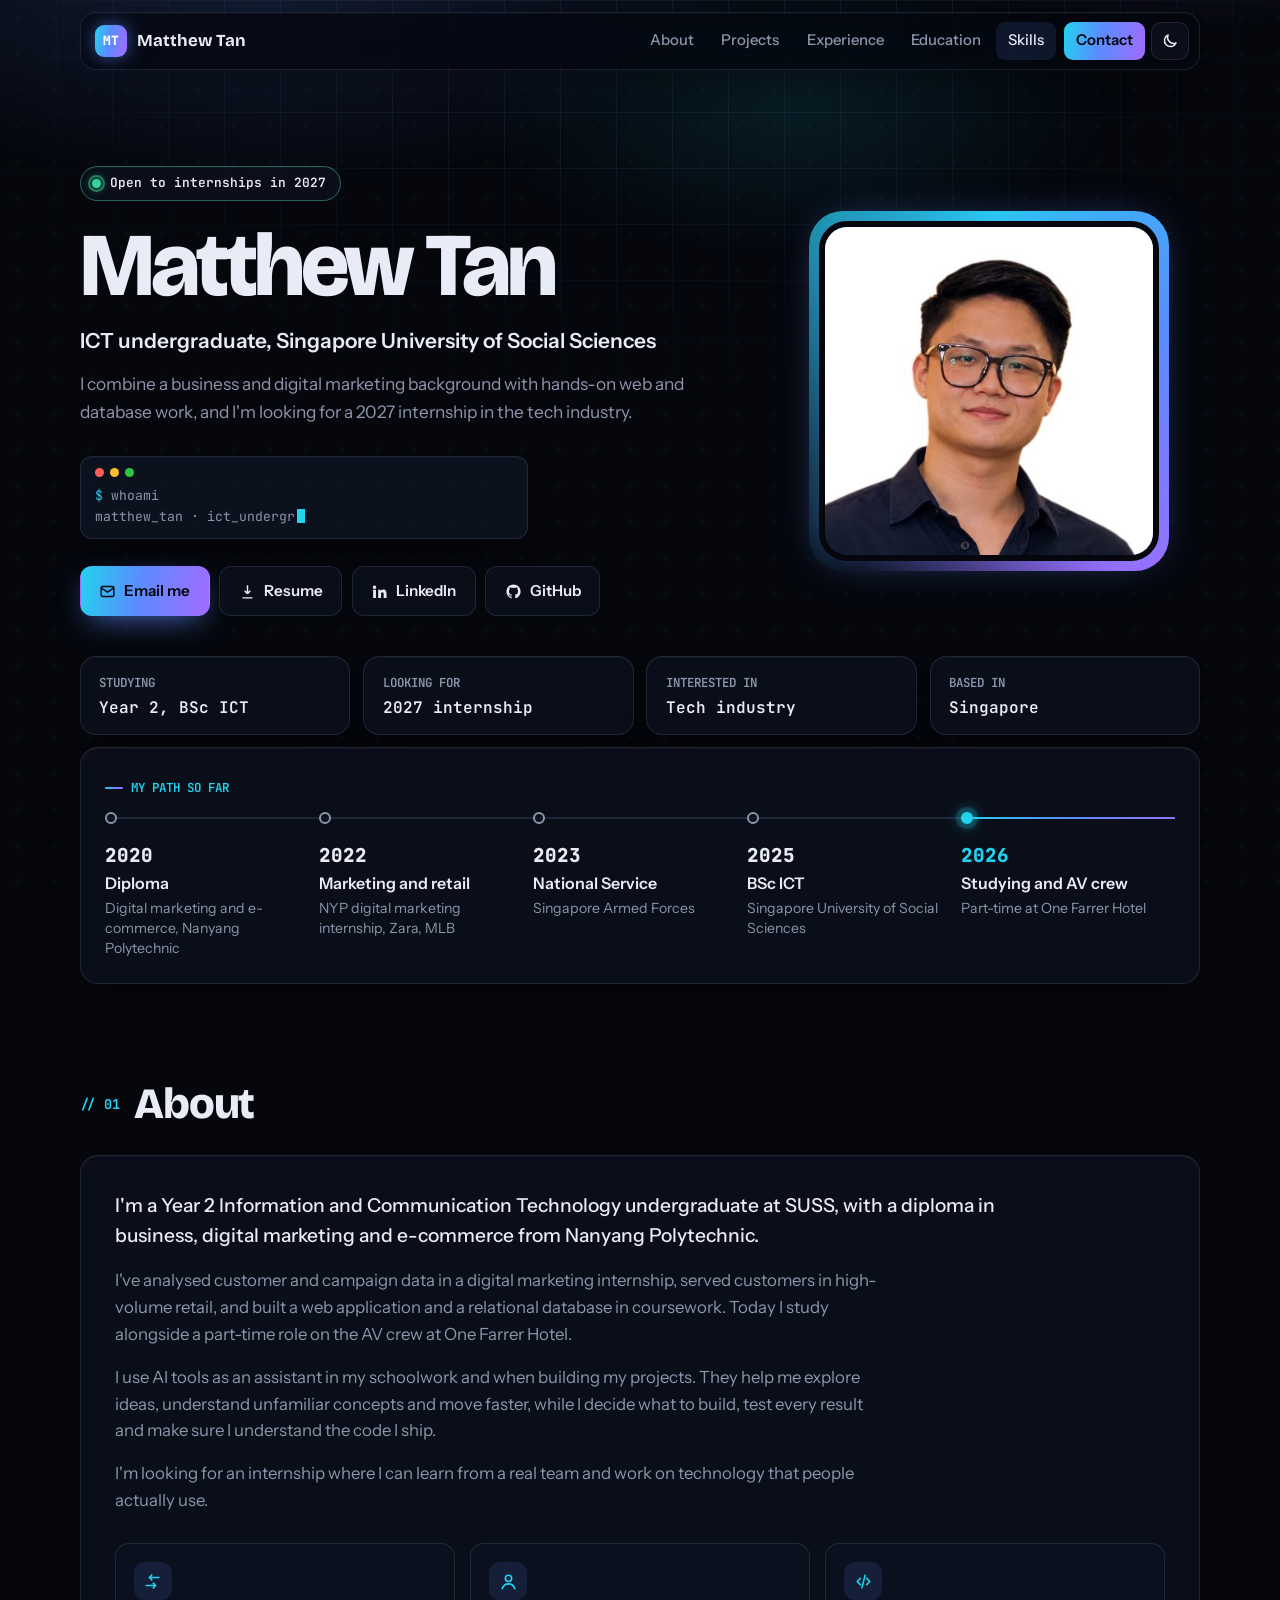
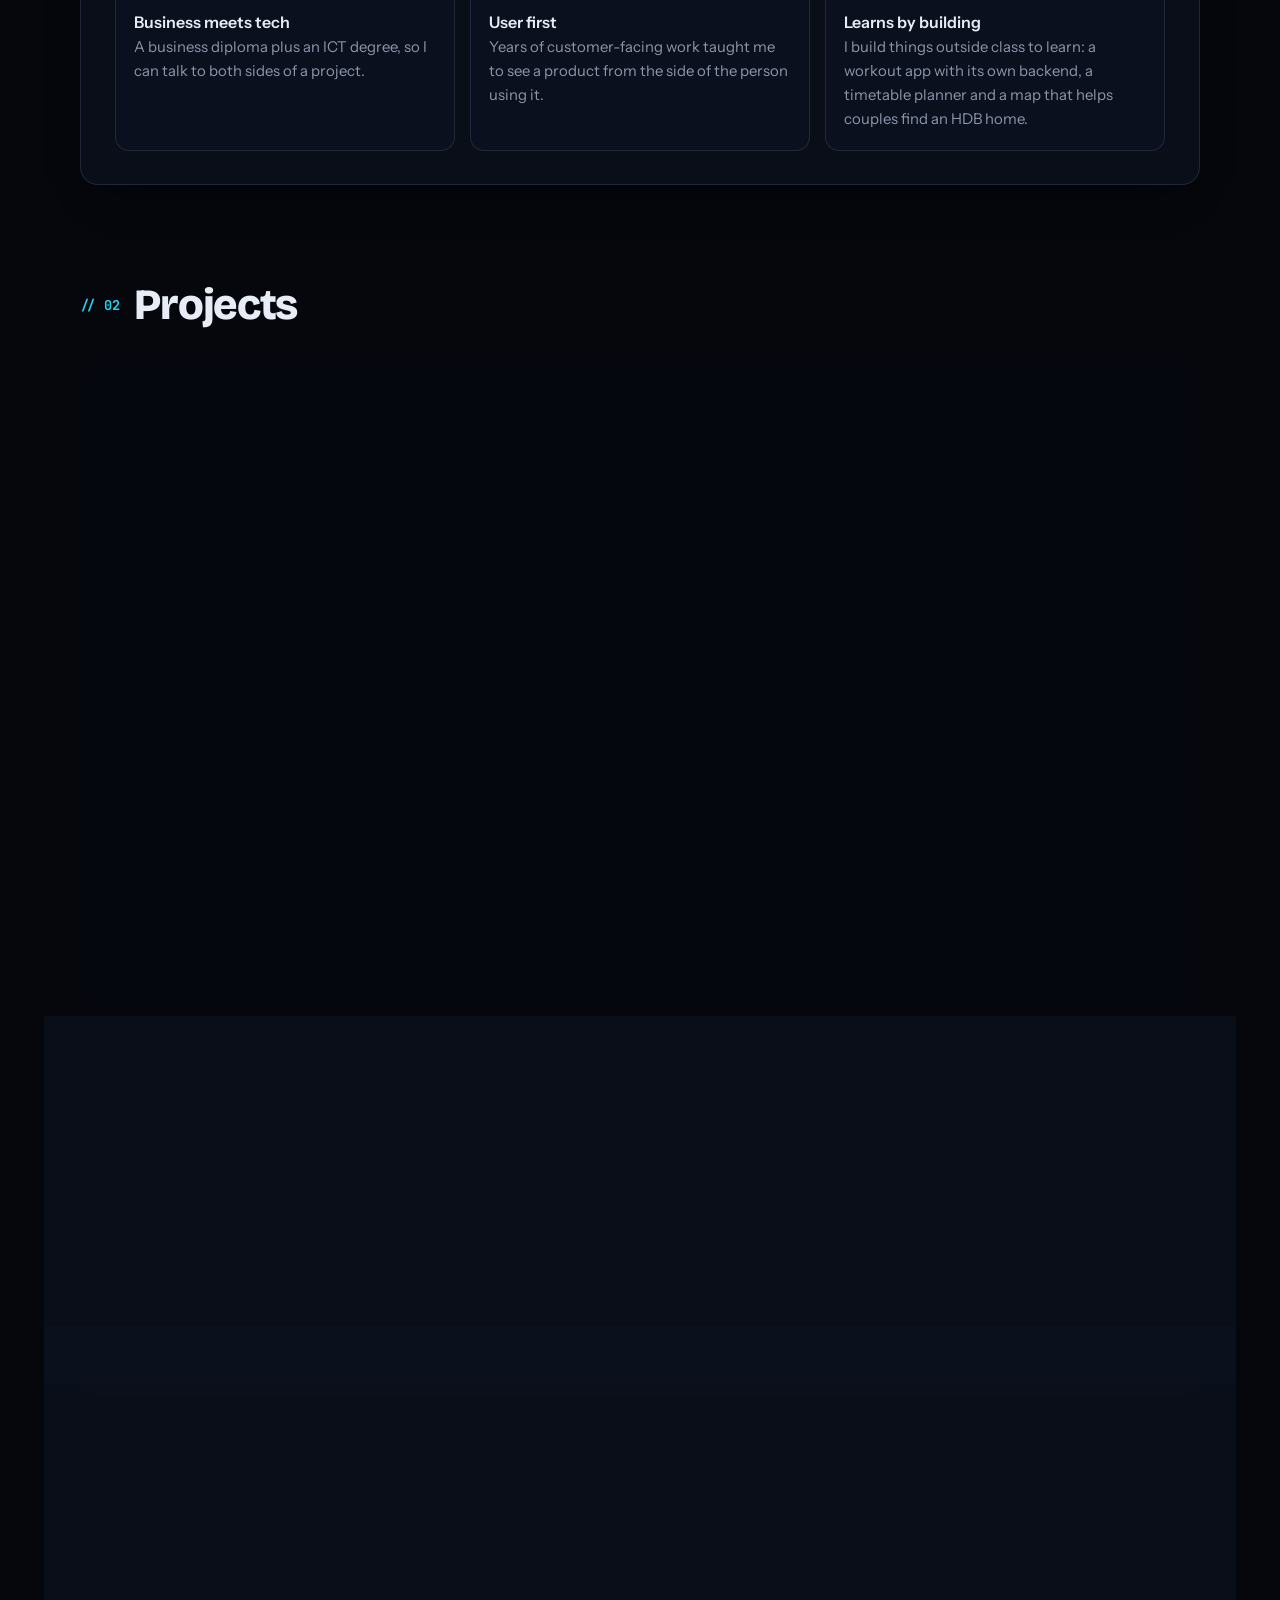
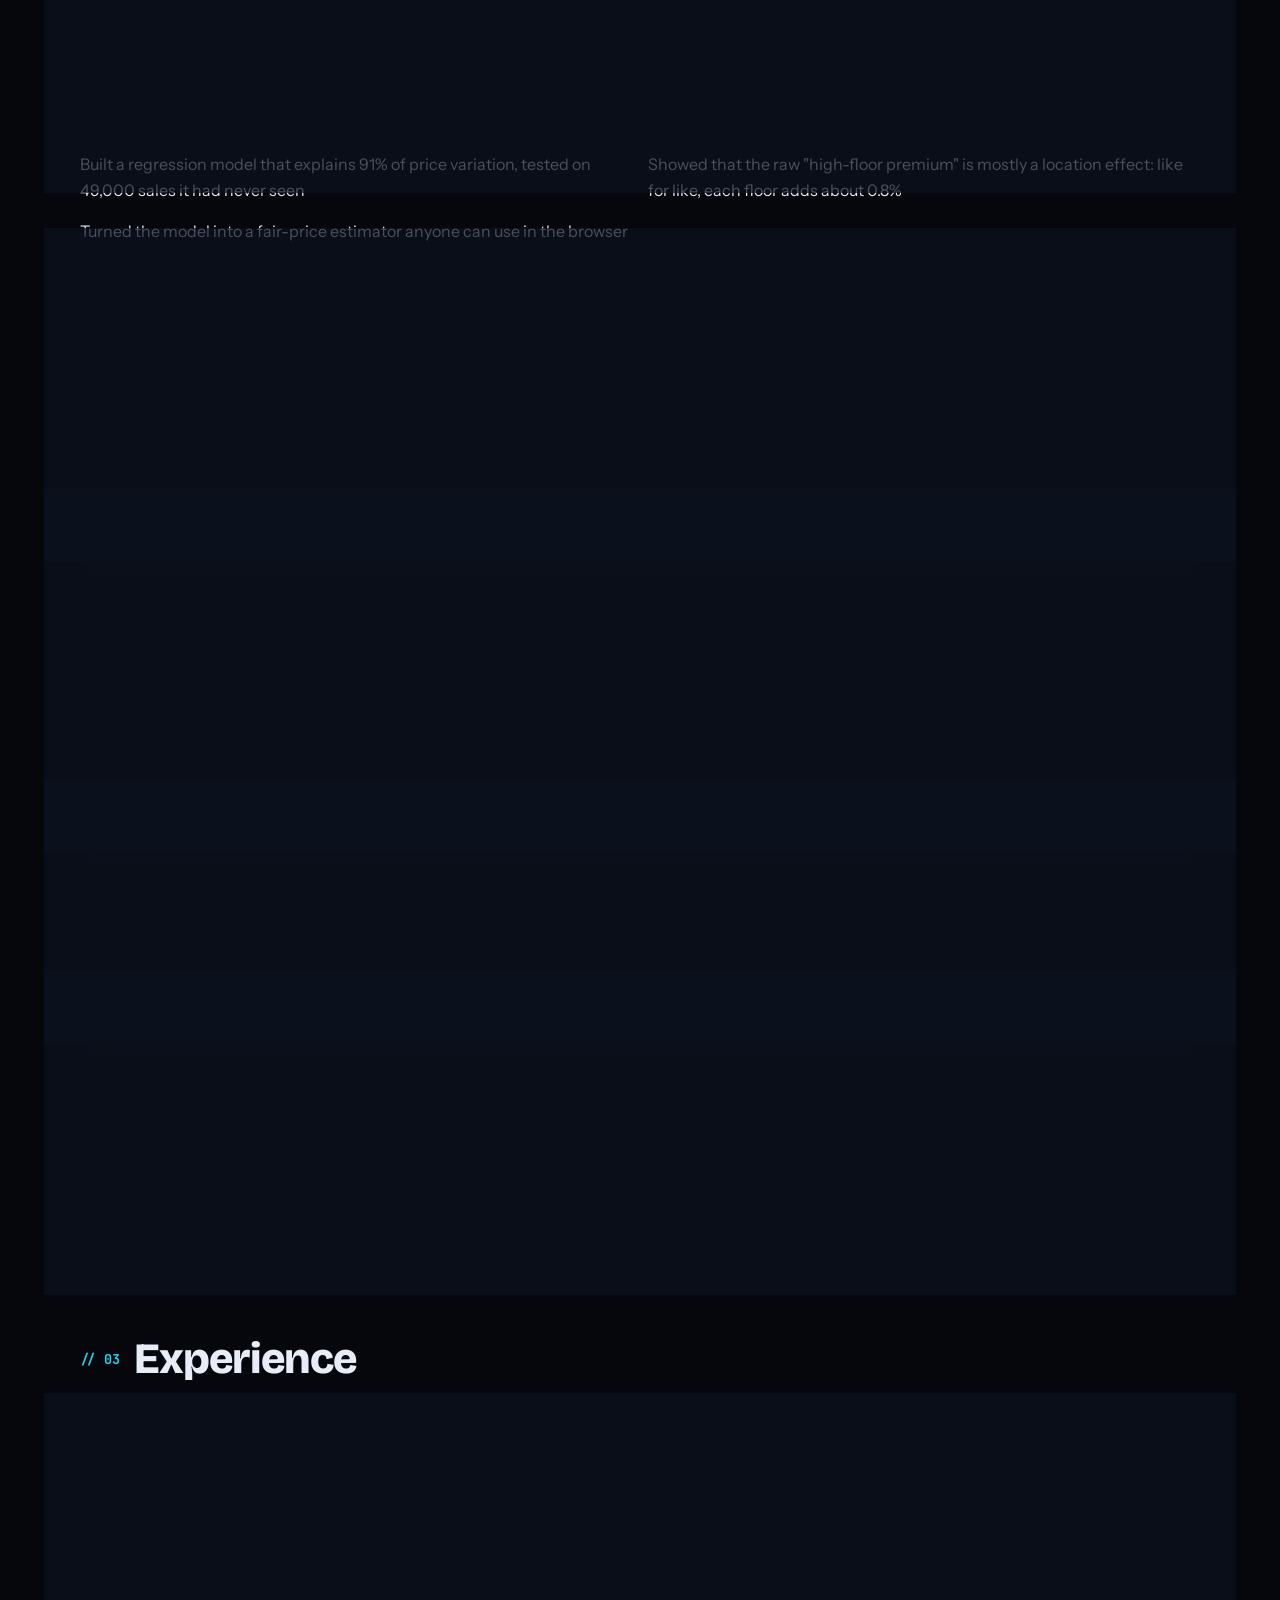
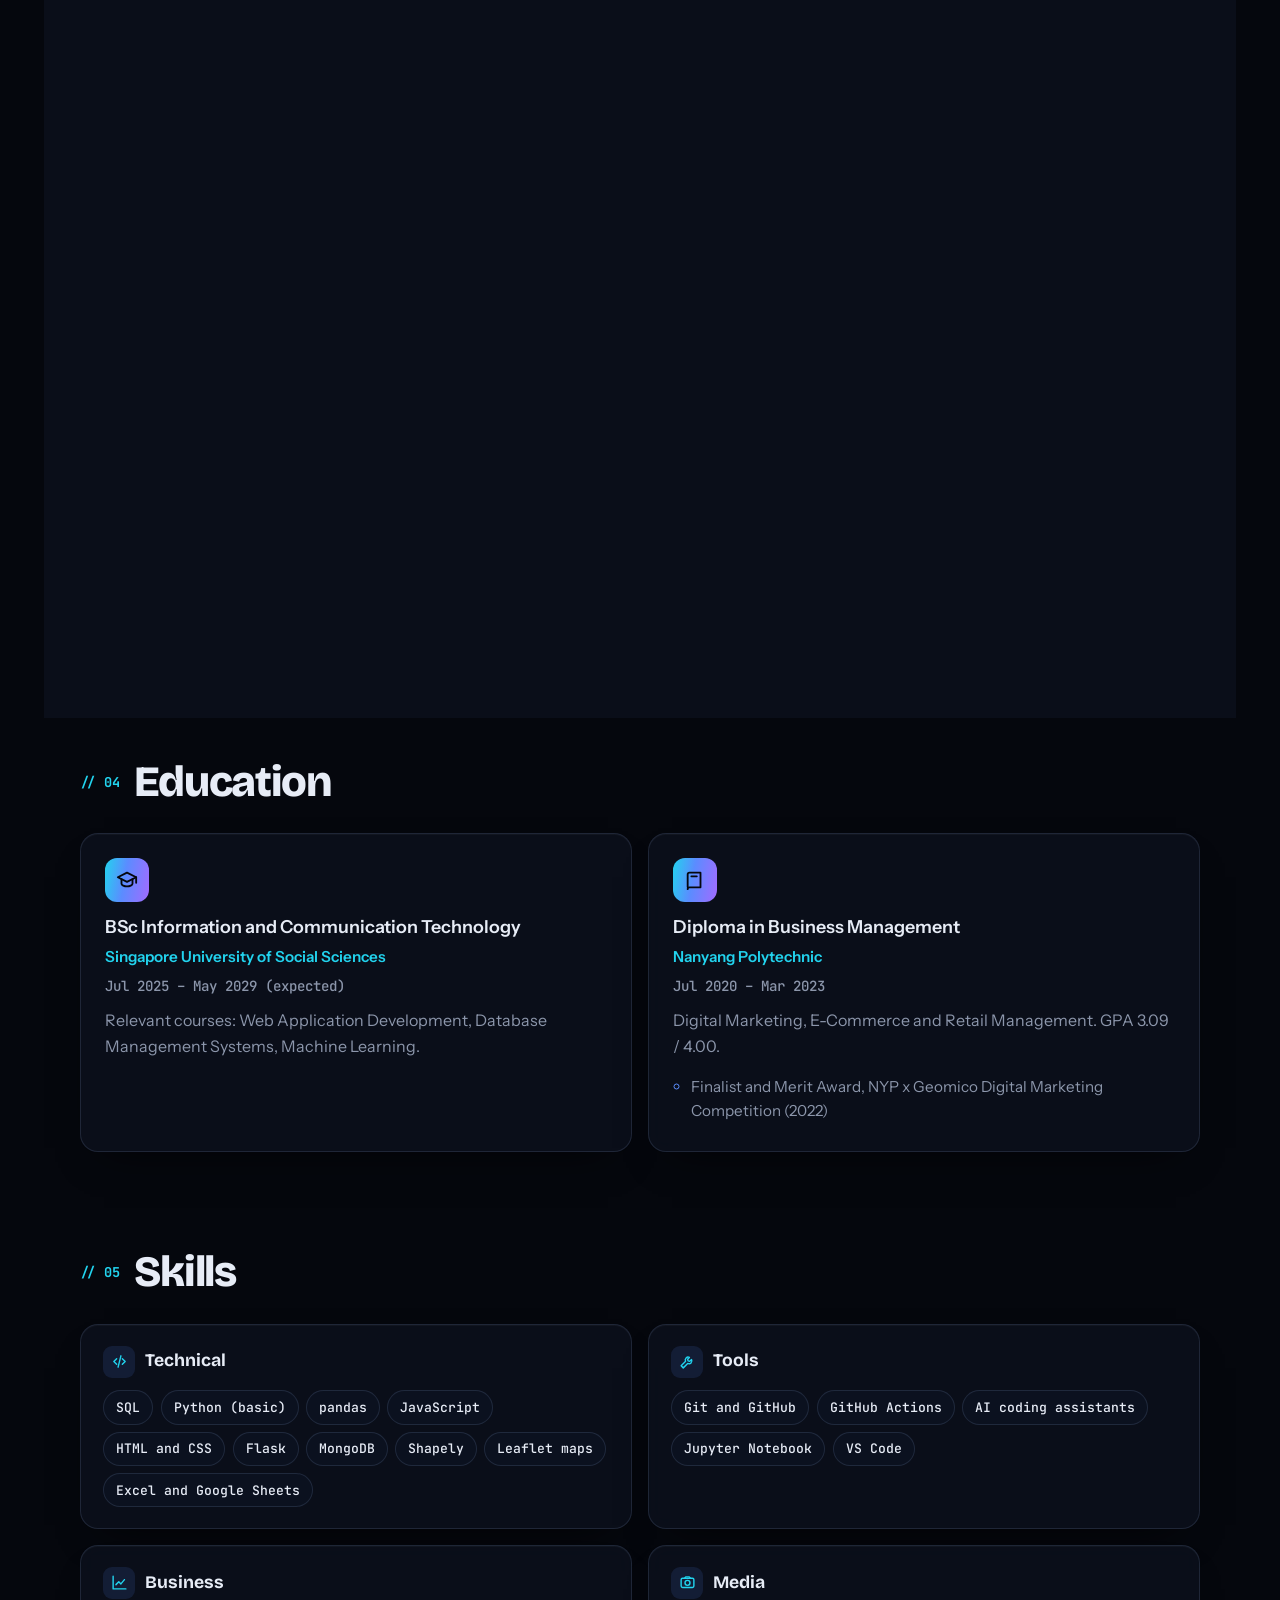
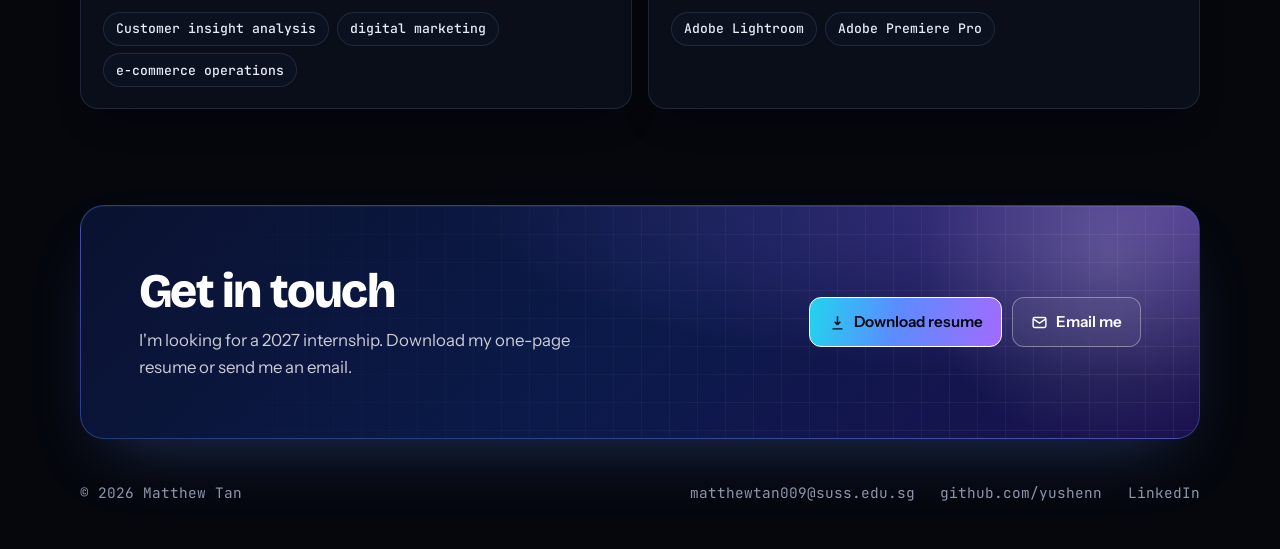
==== commit e11dca8a: "About and Skills: reflect BTO Explorer" ====
--- a/index.html
+++ b/index.html
@@ -374,7 +374,7 @@
       <div class="strengths">
         <div><span class="ic"><svg viewBox="0 0 24 24" fill="none" stroke="currentColor" stroke-width="2" stroke-linecap="round" stroke-linejoin="round" aria-hidden="true"><path d="M8 7h12M8 7l3-3M8 7l3 3M16 17H4m12 0-3-3m3 3-3 3"/></svg></span><h3>Business meets tech</h3><p>A business diploma plus an ICT degree, so I can talk to both sides of a project.</p></div>
         <div><span class="ic"><svg viewBox="0 0 24 24" fill="none" stroke="currentColor" stroke-width="2" stroke-linecap="round" stroke-linejoin="round" aria-hidden="true"><circle cx="12" cy="8" r="4"/><path d="M4 21c1.5-4 4.5-6 8-6s6.5 2 8 6"/></svg></span><h3>User first</h3><p>Years of customer-facing work taught me to see a product from the side of the person using it.</p></div>
-        <div><span class="ic"><svg viewBox="0 0 24 24" fill="none" stroke="currentColor" stroke-width="2" stroke-linecap="round" stroke-linejoin="round" aria-hidden="true"><path d="m8 8-4 4 4 4M16 8l4 4-4 4M14 4l-4 16"/></svg></span><h3>Learns by building</h3><p>I build things outside class to learn: a workout app with its own backend, a timetable planner and a data analysis project.</p></div>
+        <div><span class="ic"><svg viewBox="0 0 24 24" fill="none" stroke="currentColor" stroke-width="2" stroke-linecap="round" stroke-linejoin="round" aria-hidden="true"><path d="m8 8-4 4 4 4M16 8l4 4-4 4M14 4l-4 16"/></svg></span><h3>Learns by building</h3><p>I build things outside class to learn: a workout app with its own backend, a timetable planner and a map that helps couples find an HDB home.</p></div>
       </div>
     </div>
   </section>
@@ -576,8 +576,8 @@
   <section class="section wrap" id="skills">
     <div class="section-head reveal"><span class="section-num">05</span><h2 class="section-title">Skills</h2></div>
     <dl class="skills">
-      <div class="reveal"><dt><span><svg viewBox="0 0 24 24" fill="none" stroke="currentColor" stroke-width="2" stroke-linecap="round" stroke-linejoin="round" aria-hidden="true"><path d="m8 8-4 4 4 4M16 8l4 4-4 4M14 4l-4 16"/></svg></span>Technical</dt><dd data-chips>SQL, Python (basic), HTML and CSS, Flask, MongoDB, Excel and Google Sheets</dd></div>
-      <div class="reveal"><dt><span><svg viewBox="0 0 24 24" fill="none" stroke="currentColor" stroke-width="2" stroke-linecap="round" stroke-linejoin="round" aria-hidden="true"><path d="M14.7 6.3a4 4 0 0 0-5.4 5.4L3 18l3 3 6.3-6.3a4 4 0 0 0 5.4-5.4l-2.5 2.5-2.4-.6-.6-2.4 2.5-2.5Z"/></svg></span>Tools</dt><dd data-chips>Git and GitHub, AI coding assistants, Jupyter Notebook, VS Code</dd></div>
+      <div class="reveal"><dt><span><svg viewBox="0 0 24 24" fill="none" stroke="currentColor" stroke-width="2" stroke-linecap="round" stroke-linejoin="round" aria-hidden="true"><path d="m8 8-4 4 4 4M16 8l4 4-4 4M14 4l-4 16"/></svg></span>Technical</dt><dd data-chips>SQL, Python (basic), pandas, JavaScript, HTML and CSS, Flask, MongoDB, Shapely, Leaflet maps, Excel and Google Sheets</dd></div>
+      <div class="reveal"><dt><span><svg viewBox="0 0 24 24" fill="none" stroke="currentColor" stroke-width="2" stroke-linecap="round" stroke-linejoin="round" aria-hidden="true"><path d="M14.7 6.3a4 4 0 0 0-5.4 5.4L3 18l3 3 6.3-6.3a4 4 0 0 0 5.4-5.4l-2.5 2.5-2.4-.6-.6-2.4 2.5-2.5Z"/></svg></span>Tools</dt><dd data-chips>Git and GitHub, GitHub Actions, AI coding assistants, Jupyter Notebook, VS Code</dd></div>
       <div class="reveal"><dt><span><svg viewBox="0 0 24 24" fill="none" stroke="currentColor" stroke-width="2" stroke-linecap="round" stroke-linejoin="round" aria-hidden="true"><path d="M3 3v18h18M7 15l4-4 3 3 5-6"/></svg></span>Business</dt><dd data-chips>Customer insight analysis, digital marketing, e-commerce operations</dd></div>
       <div class="reveal"><dt><span><svg viewBox="0 0 24 24" fill="none" stroke="currentColor" stroke-width="2" stroke-linecap="round" stroke-linejoin="round" aria-hidden="true"><rect x="3" y="6" width="18" height="13" rx="2"/><circle cx="12" cy="12.5" r="3.5"/><path d="M8 6l1.5-2h5L16 6"/></svg></span>Media</dt><dd data-chips>Adobe Lightroom, Adobe Premiere Pro</dd></div>
     </dl>
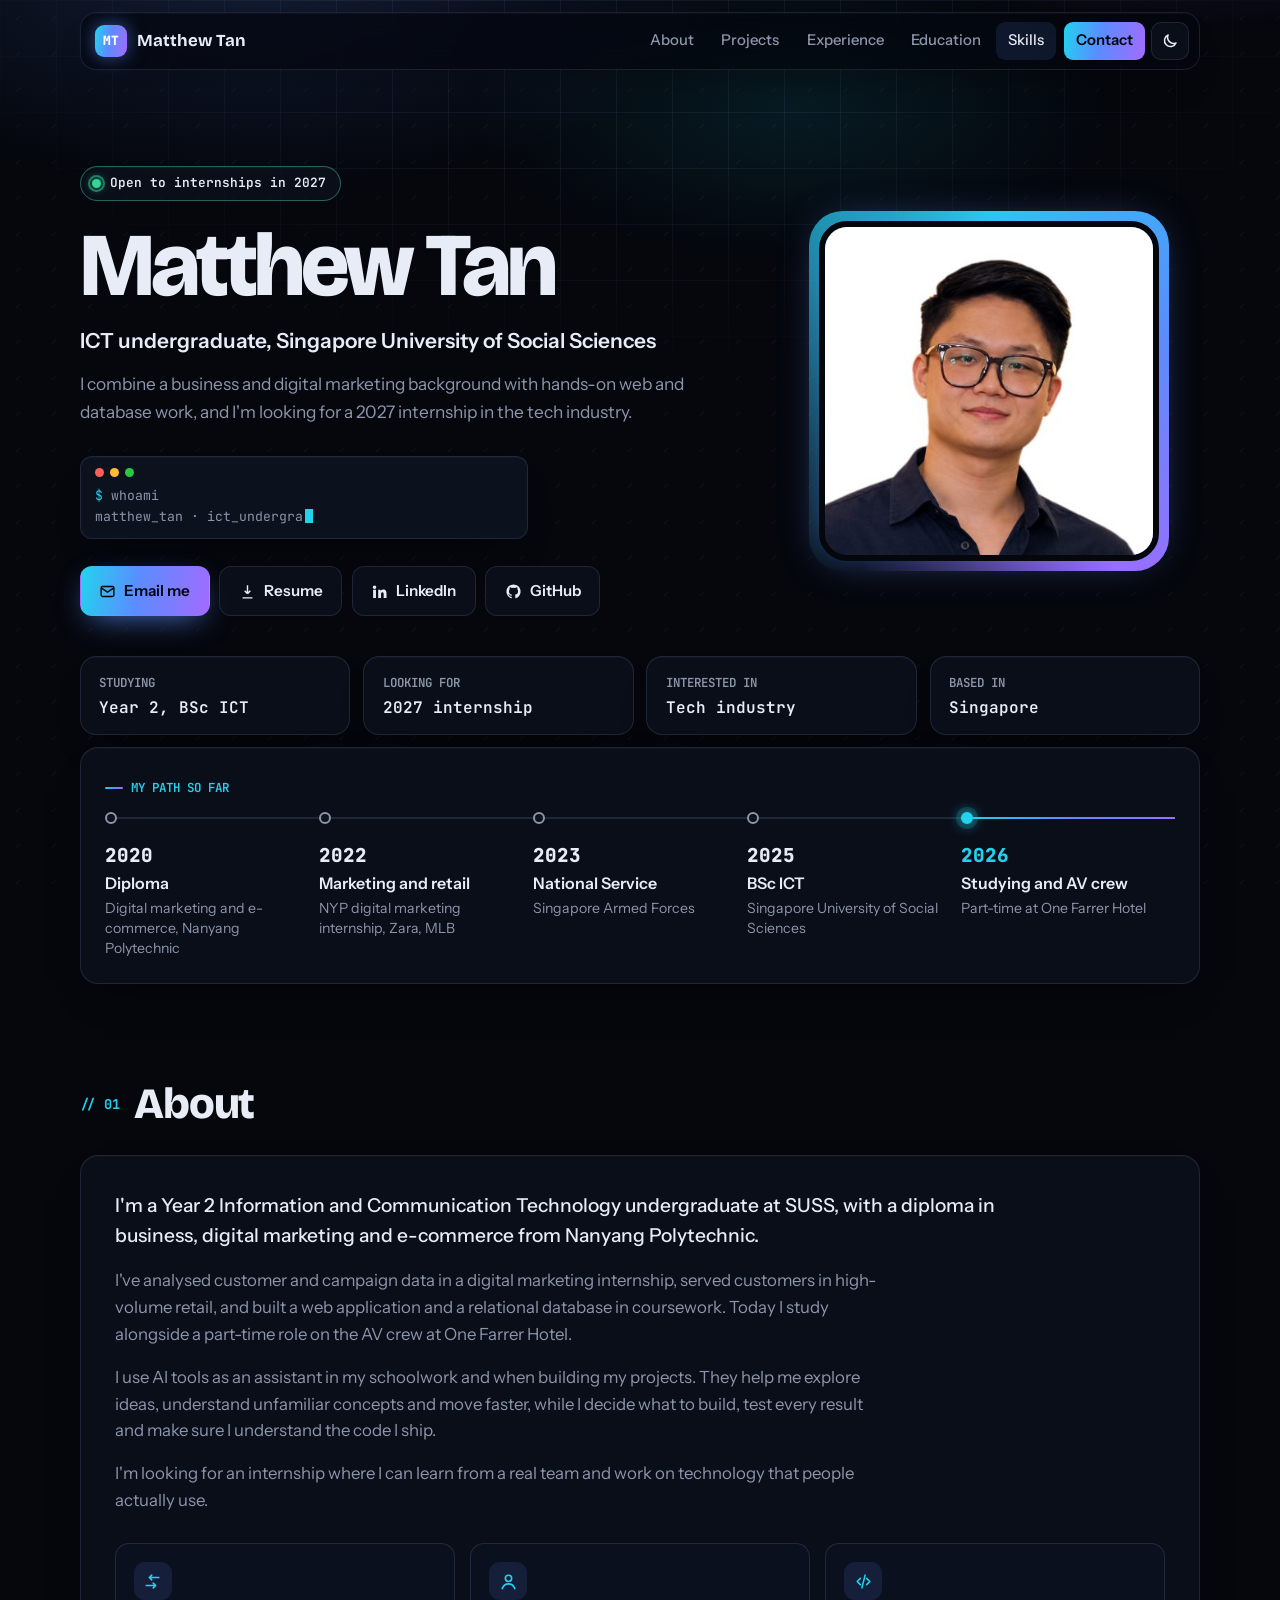
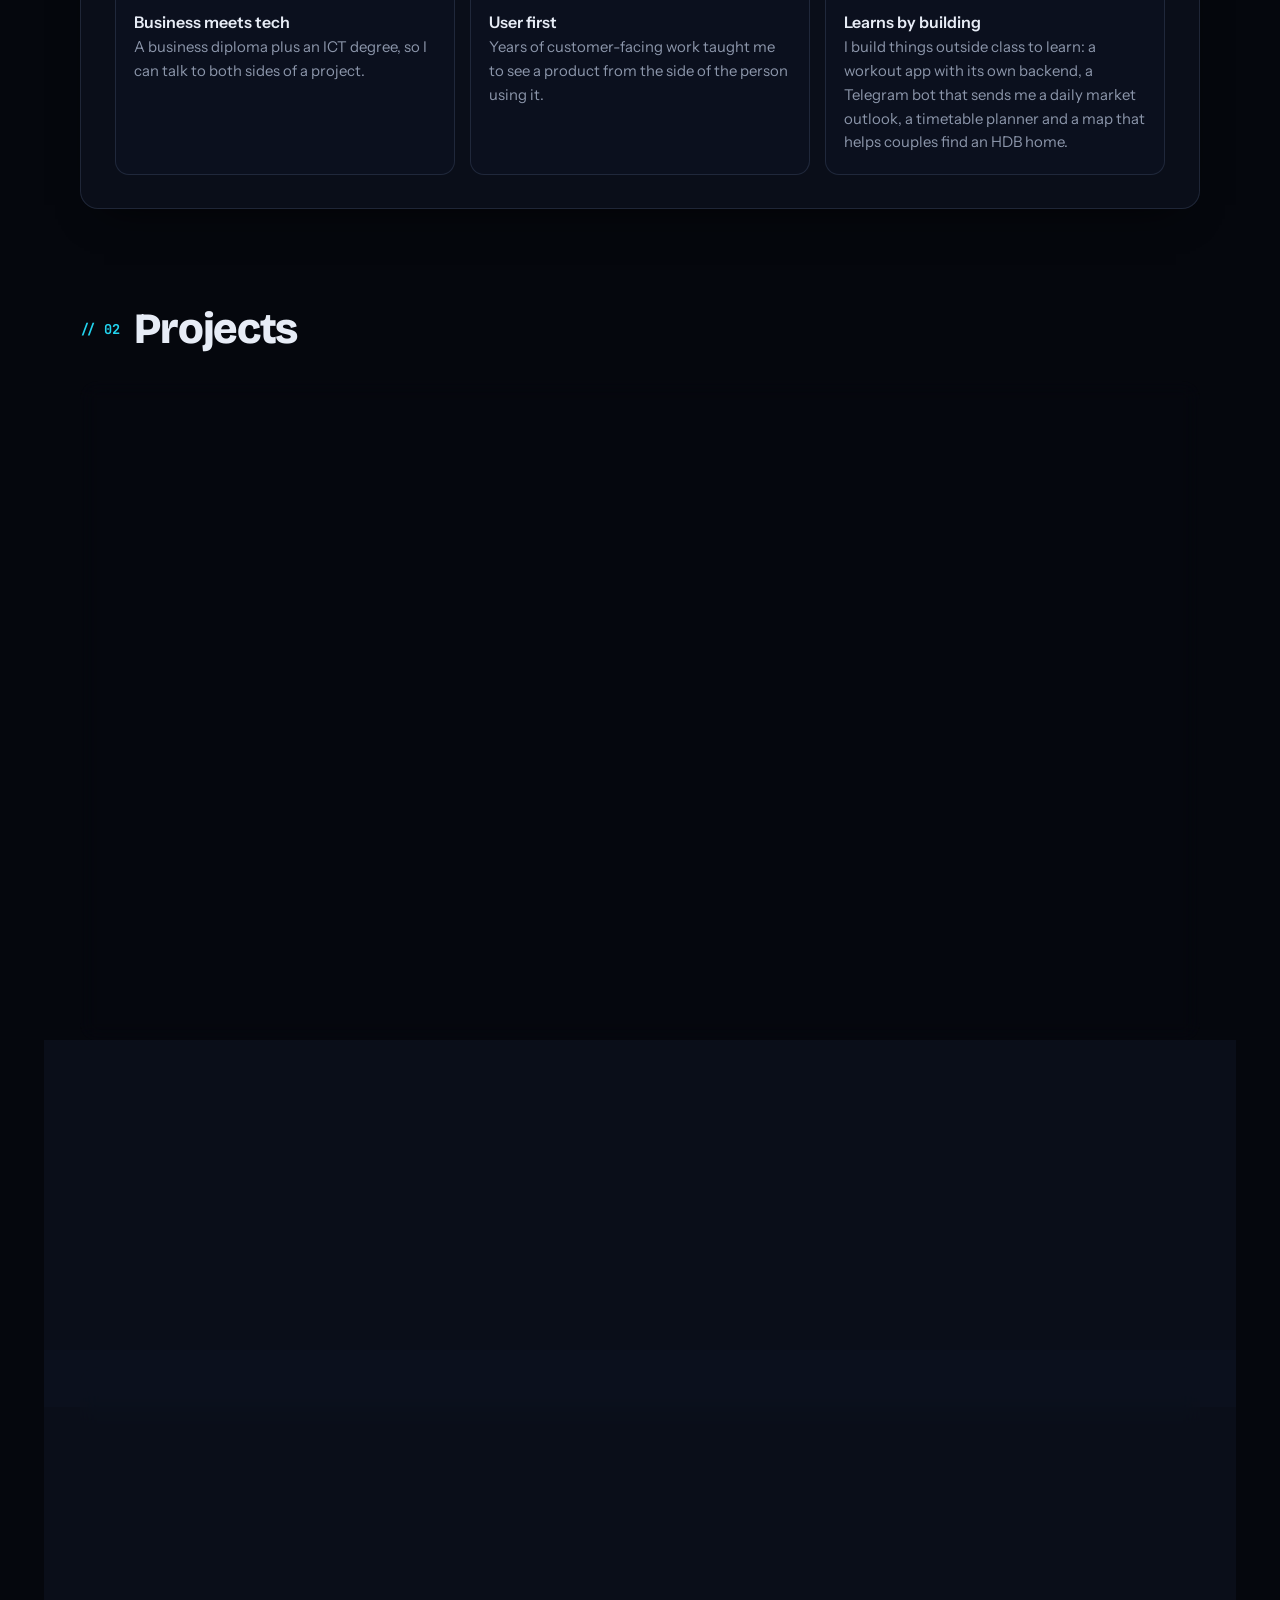
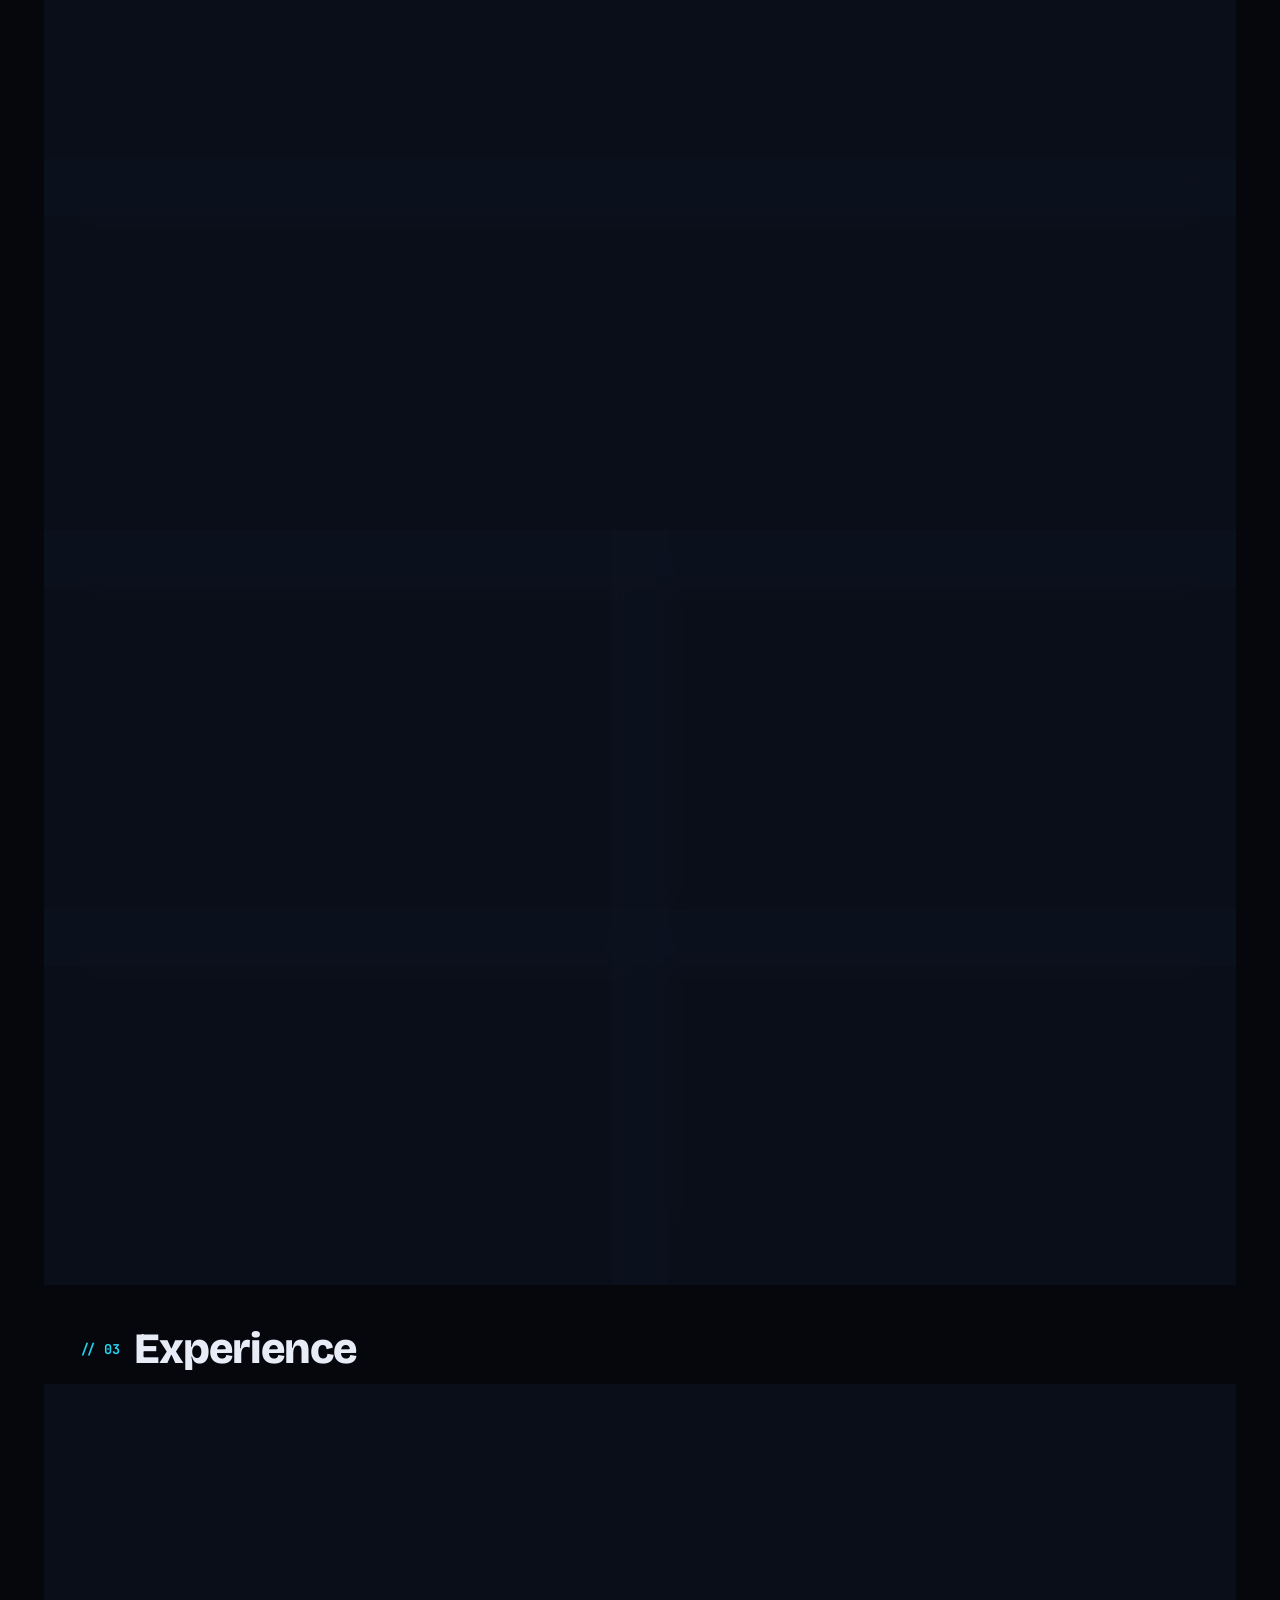
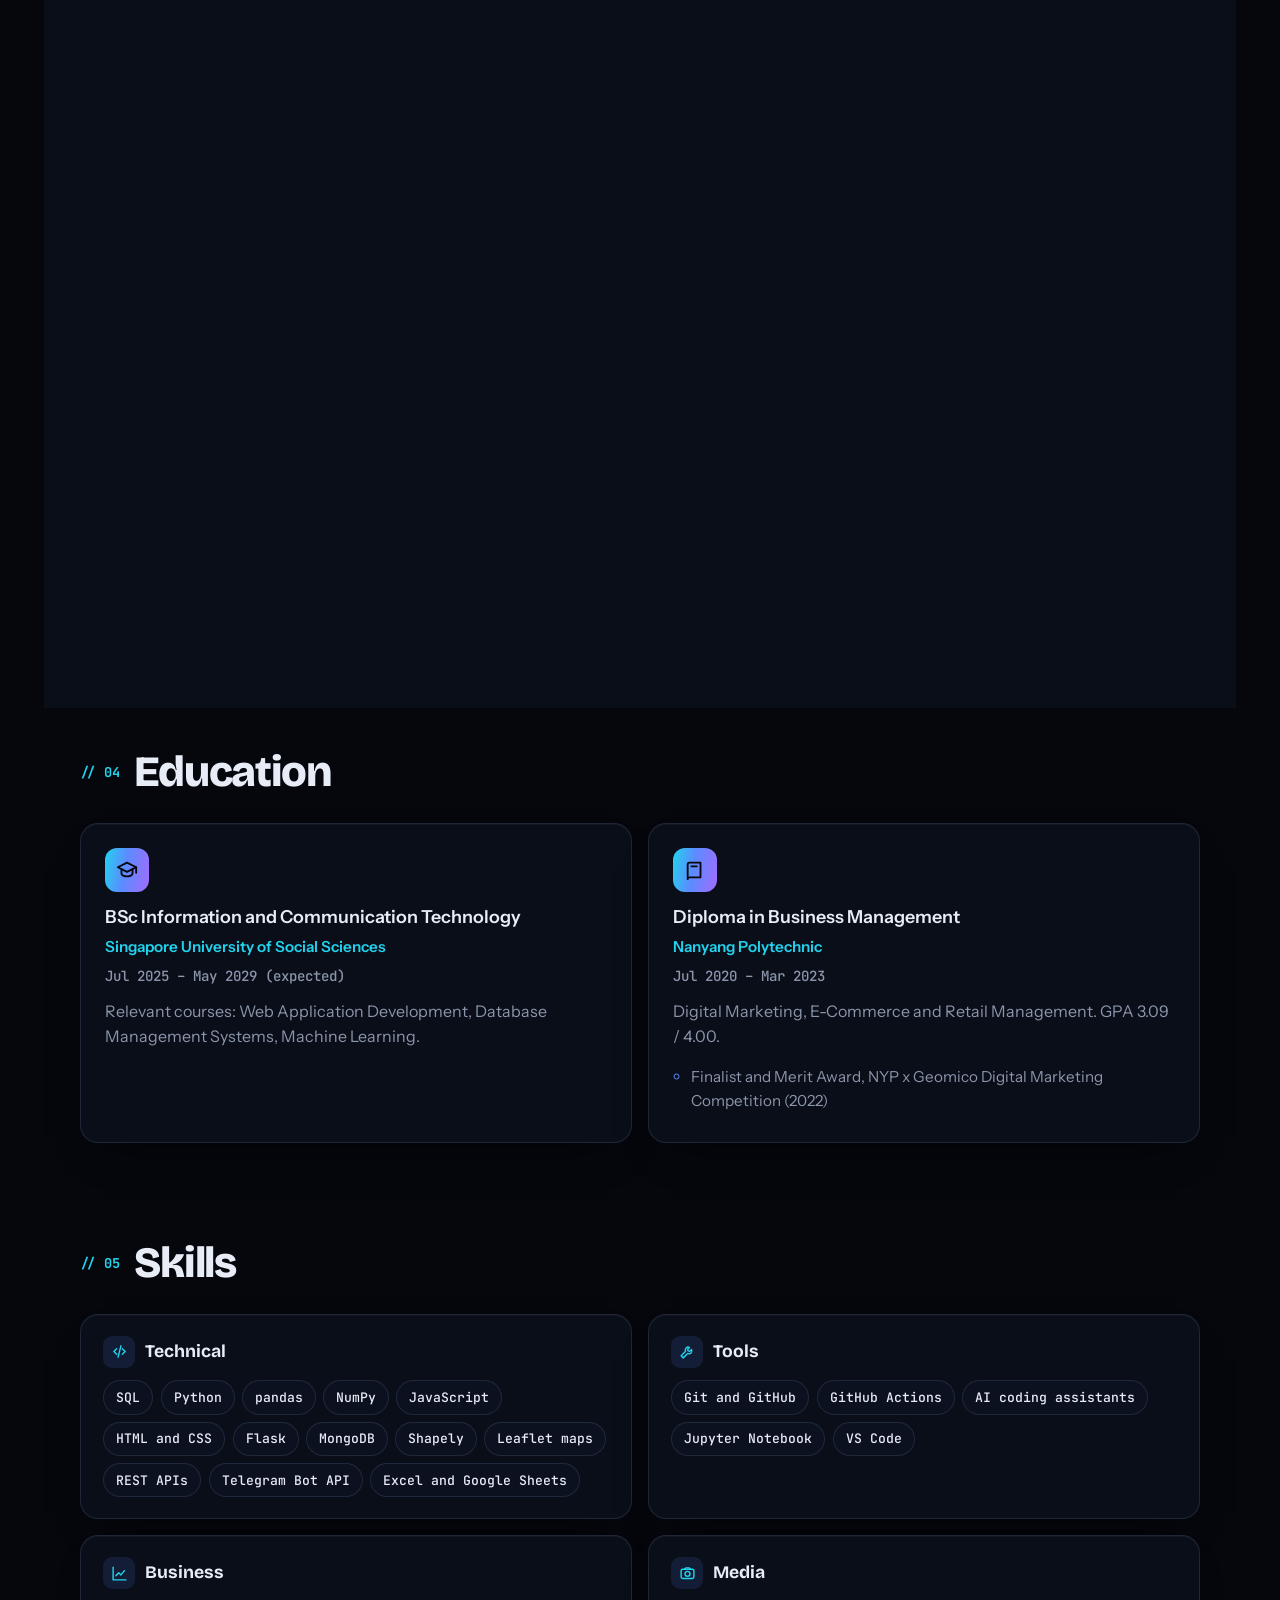
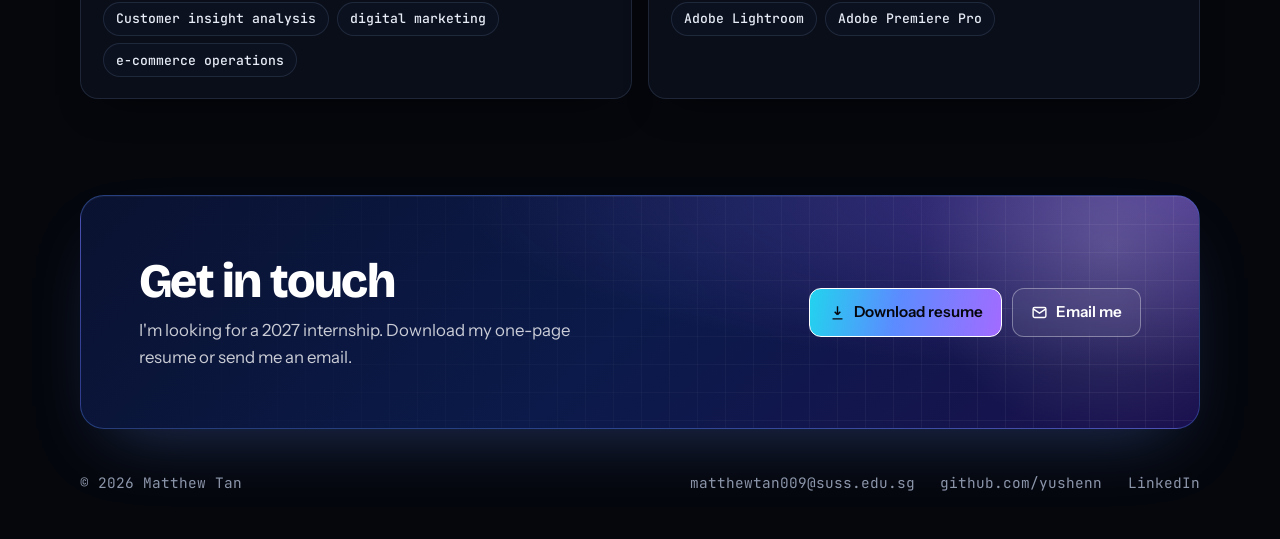
==== commit 9d786797: "Add Market Outlook Bot, update Repwise sign-in, rename Matthew_OS card - New project card for the da" ====
--- a/index.html
+++ b/index.html
@@ -374,7 +374,7 @@
       <div class="strengths">
         <div><span class="ic"><svg viewBox="0 0 24 24" fill="none" stroke="currentColor" stroke-width="2" stroke-linecap="round" stroke-linejoin="round" aria-hidden="true"><path d="M8 7h12M8 7l3-3M8 7l3 3M16 17H4m12 0-3-3m3 3-3 3"/></svg></span><h3>Business meets tech</h3><p>A business diploma plus an ICT degree, so I can talk to both sides of a project.</p></div>
         <div><span class="ic"><svg viewBox="0 0 24 24" fill="none" stroke="currentColor" stroke-width="2" stroke-linecap="round" stroke-linejoin="round" aria-hidden="true"><circle cx="12" cy="8" r="4"/><path d="M4 21c1.5-4 4.5-6 8-6s6.5 2 8 6"/></svg></span><h3>User first</h3><p>Years of customer-facing work taught me to see a product from the side of the person using it.</p></div>
-        <div><span class="ic"><svg viewBox="0 0 24 24" fill="none" stroke="currentColor" stroke-width="2" stroke-linecap="round" stroke-linejoin="round" aria-hidden="true"><path d="m8 8-4 4 4 4M16 8l4 4-4 4M14 4l-4 16"/></svg></span><h3>Learns by building</h3><p>I build things outside class to learn: a workout app with its own backend, a timetable planner and a map that helps couples find an HDB home.</p></div>
+        <div><span class="ic"><svg viewBox="0 0 24 24" fill="none" stroke="currentColor" stroke-width="2" stroke-linecap="round" stroke-linejoin="round" aria-hidden="true"><path d="m8 8-4 4 4 4M16 8l4 4-4 4M14 4l-4 16"/></svg></span><h3>Learns by building</h3><p>I build things outside class to learn: a workout app with its own backend, a Telegram bot that sends me a daily market outlook, a timetable planner and a map that helps couples find an HDB home.</p></div>
       </div>
     </div>
   </section>
@@ -393,7 +393,7 @@
             <li>Builds a training plan from your goal and schedule, and tells you when to add weight or reps</li>
             <li>Progress charts, a 12-week consistency calendar and automatic personal-record detection</li>
             <li>90+ exercises with form cues, training splits and a supplement guide</li>
-            <li>Works offline, with optional accounts that sync workouts between your phone and laptop</li>
+            <li>Works offline, and an animated welcome screen lets you sign in or create an account to sync workouts between phone and laptop through the live API</li>
           </ul>
           <dl class="stack">
             <div><dt>Front end</dt><dd>JavaScript, installable PWA</dd></div>
@@ -433,7 +433,7 @@
       </li>
       <li class="card wide reveal">
         <div>
-          <h3>BTO Explorer<span class="pill">New</span></h3>
+          <h3>BTO Explorer</h3>
           <span class="card-when">Personal, 2026</span>
           <p>An independent map that helps young couples compare HDB towns from most to least expensive, then explore every HDB block: when it was completed and what flats there recently sold for, plus past BTO launch prices, MRT stations and hawker centres.</p>
           <div class="tags"><span class="tag">Python</span><span class="tag">pandas</span><span class="tag">SQL</span><span class="tag">Shapely</span><span class="tag">Leaflet</span><span class="tag">JavaScript</span></div>
@@ -451,9 +451,21 @@
           <li>Updates itself every month with a GitHub Actions workflow that downloads the latest data and republishes the site</li>
         </ul>
       </li>
-          <li>Built a regression model that explains 91% of price variation, tested on 49,000 sales it had never seen</li>
-          <li>Showed that the raw "high-floor premium" is mostly a location effect: like for like, each floor adds about 0.8%</li>
-          <li>Turned the model into a fair-price estimator anyone can use in the browser</li>
+      <li class="card wide reveal">
+        <div>
+          <h3>Market Outlook Bot<span class="pill live">Live</span></h3>
+          <span class="card-when">Personal, 2026</span>
+          <p>A Python bot that analyses 16 stocks and ETFs every weekday and sends a technical outlook to my Telegram at 7:30am, Singapore time. It applies fixed rules to past prices, so it is a learning project, not financial advice.</p>
+          <div class="tags"><span class="tag">Python</span><span class="tag">pandas</span><span class="tag">NumPy</span><span class="tag">yfinance</span><span class="tag">Telegram Bot API</span><span class="tag">GitHub Actions</span></div>
+          <div class="row-links">
+            <a href="https://github.com/yushenn/market-outlook-bot" target="_blank" rel="noopener"><svg viewBox="0 0 24 24" fill="none" stroke="currentColor" stroke-width="2" stroke-linecap="round" stroke-linejoin="round" aria-hidden="true"><path d="m8 8-4 4 4 4M16 8l4 4-4 4"/></svg>View code</a>
+          </div>
+        </div>
+        <ul>
+          <li>Works out each ticker's trend from its 50 and 200-day moving averages, with RSI, ATR and volume against the 50-day average</li>
+          <li>Finds support and resistance zones by clustering past swing highs and lows, then labels each ticker Buy zone, Watch, Hold or Avoid with an entry range, stop, target and reward-to-risk</li>
+          <li>Checks the wider market first (S&amp;P 500, VIX, US dollar and 10-year yield) and tests its own rule on each ticker's history: how often the price was higher 60 trading days later</li>
+          <li>Runs on a schedule with GitHub Actions, sends the summary through the Telegram Bot API, and saves an HTML report and a CSV log of every signal to the repo</li>
         </ul>
       </li>
       <li class="card reveal">
@@ -487,9 +499,9 @@
         <div class="tags"><span class="tag">Telegram bot</span><span class="tag">Teamwork</span></div>
       </li>
       <li class="card reveal">
-        <h3>Matthew_OS</h3>
+        <h3>Portfolio Website</h3>
         <span class="card-when">Personal, 2026</span>
-        <p>An interactive portfolio designed like a desktop operating system, with windows and apps you can open to explore my work.</p>
+        <p>This site. Hand-written HTML, CSS and JavaScript with no framework: light and dark themes, a case study for each main project, and a layout that works on phones.</p>
         <span class="spacer"></span>
         <div class="tags"><span class="tag">HTML</span><span class="tag">CSS</span><span class="tag">JavaScript</span><span class="tag">GitHub Pages</span></div>
         <div class="row-links">
@@ -576,7 +588,7 @@
   <section class="section wrap" id="skills">
     <div class="section-head reveal"><span class="section-num">05</span><h2 class="section-title">Skills</h2></div>
     <dl class="skills">
-      <div class="reveal"><dt><span><svg viewBox="0 0 24 24" fill="none" stroke="currentColor" stroke-width="2" stroke-linecap="round" stroke-linejoin="round" aria-hidden="true"><path d="m8 8-4 4 4 4M16 8l4 4-4 4M14 4l-4 16"/></svg></span>Technical</dt><dd data-chips>SQL, Python (basic), pandas, JavaScript, HTML and CSS, Flask, MongoDB, Shapely, Leaflet maps, Excel and Google Sheets</dd></div>
+      <div class="reveal"><dt><span><svg viewBox="0 0 24 24" fill="none" stroke="currentColor" stroke-width="2" stroke-linecap="round" stroke-linejoin="round" aria-hidden="true"><path d="m8 8-4 4 4 4M16 8l4 4-4 4M14 4l-4 16"/></svg></span>Technical</dt><dd data-chips>SQL, Python, pandas, NumPy, JavaScript, HTML and CSS, Flask, MongoDB, Shapely, Leaflet maps, REST APIs, Telegram Bot API, Excel and Google Sheets</dd></div>
       <div class="reveal"><dt><span><svg viewBox="0 0 24 24" fill="none" stroke="currentColor" stroke-width="2" stroke-linecap="round" stroke-linejoin="round" aria-hidden="true"><path d="M14.7 6.3a4 4 0 0 0-5.4 5.4L3 18l3 3 6.3-6.3a4 4 0 0 0 5.4-5.4l-2.5 2.5-2.4-.6-.6-2.4 2.5-2.5Z"/></svg></span>Tools</dt><dd data-chips>Git and GitHub, GitHub Actions, AI coding assistants, Jupyter Notebook, VS Code</dd></div>
       <div class="reveal"><dt><span><svg viewBox="0 0 24 24" fill="none" stroke="currentColor" stroke-width="2" stroke-linecap="round" stroke-linejoin="round" aria-hidden="true"><path d="M3 3v18h18M7 15l4-4 3 3 5-6"/></svg></span>Business</dt><dd data-chips>Customer insight analysis, digital marketing, e-commerce operations</dd></div>
       <div class="reveal"><dt><span><svg viewBox="0 0 24 24" fill="none" stroke="currentColor" stroke-width="2" stroke-linecap="round" stroke-linejoin="round" aria-hidden="true"><rect x="3" y="6" width="18" height="13" rx="2"/><circle cx="12" cy="12.5" r="3.5"/><path d="M8 6l1.5-2h5L16 6"/></svg></span>Media</dt><dd data-chips>Adobe Lightroom, Adobe Premiere Pro</dd></div>
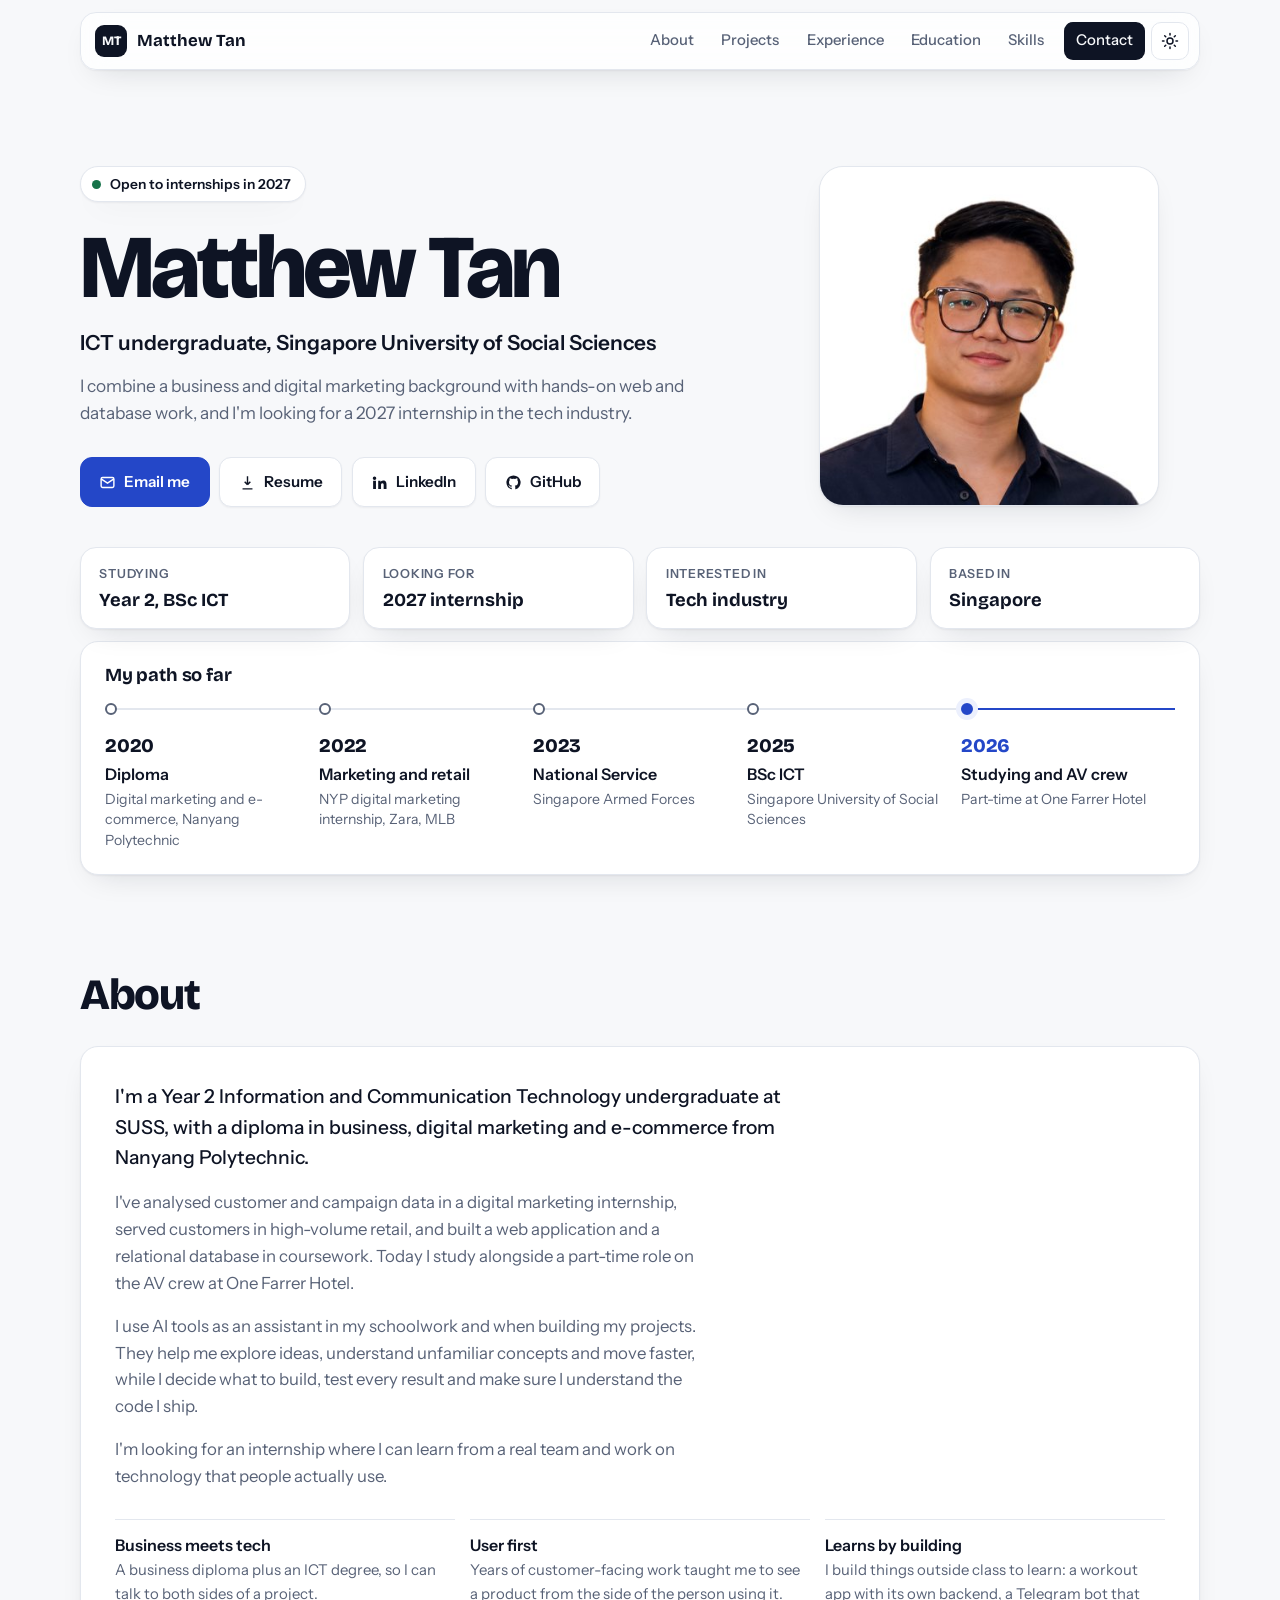
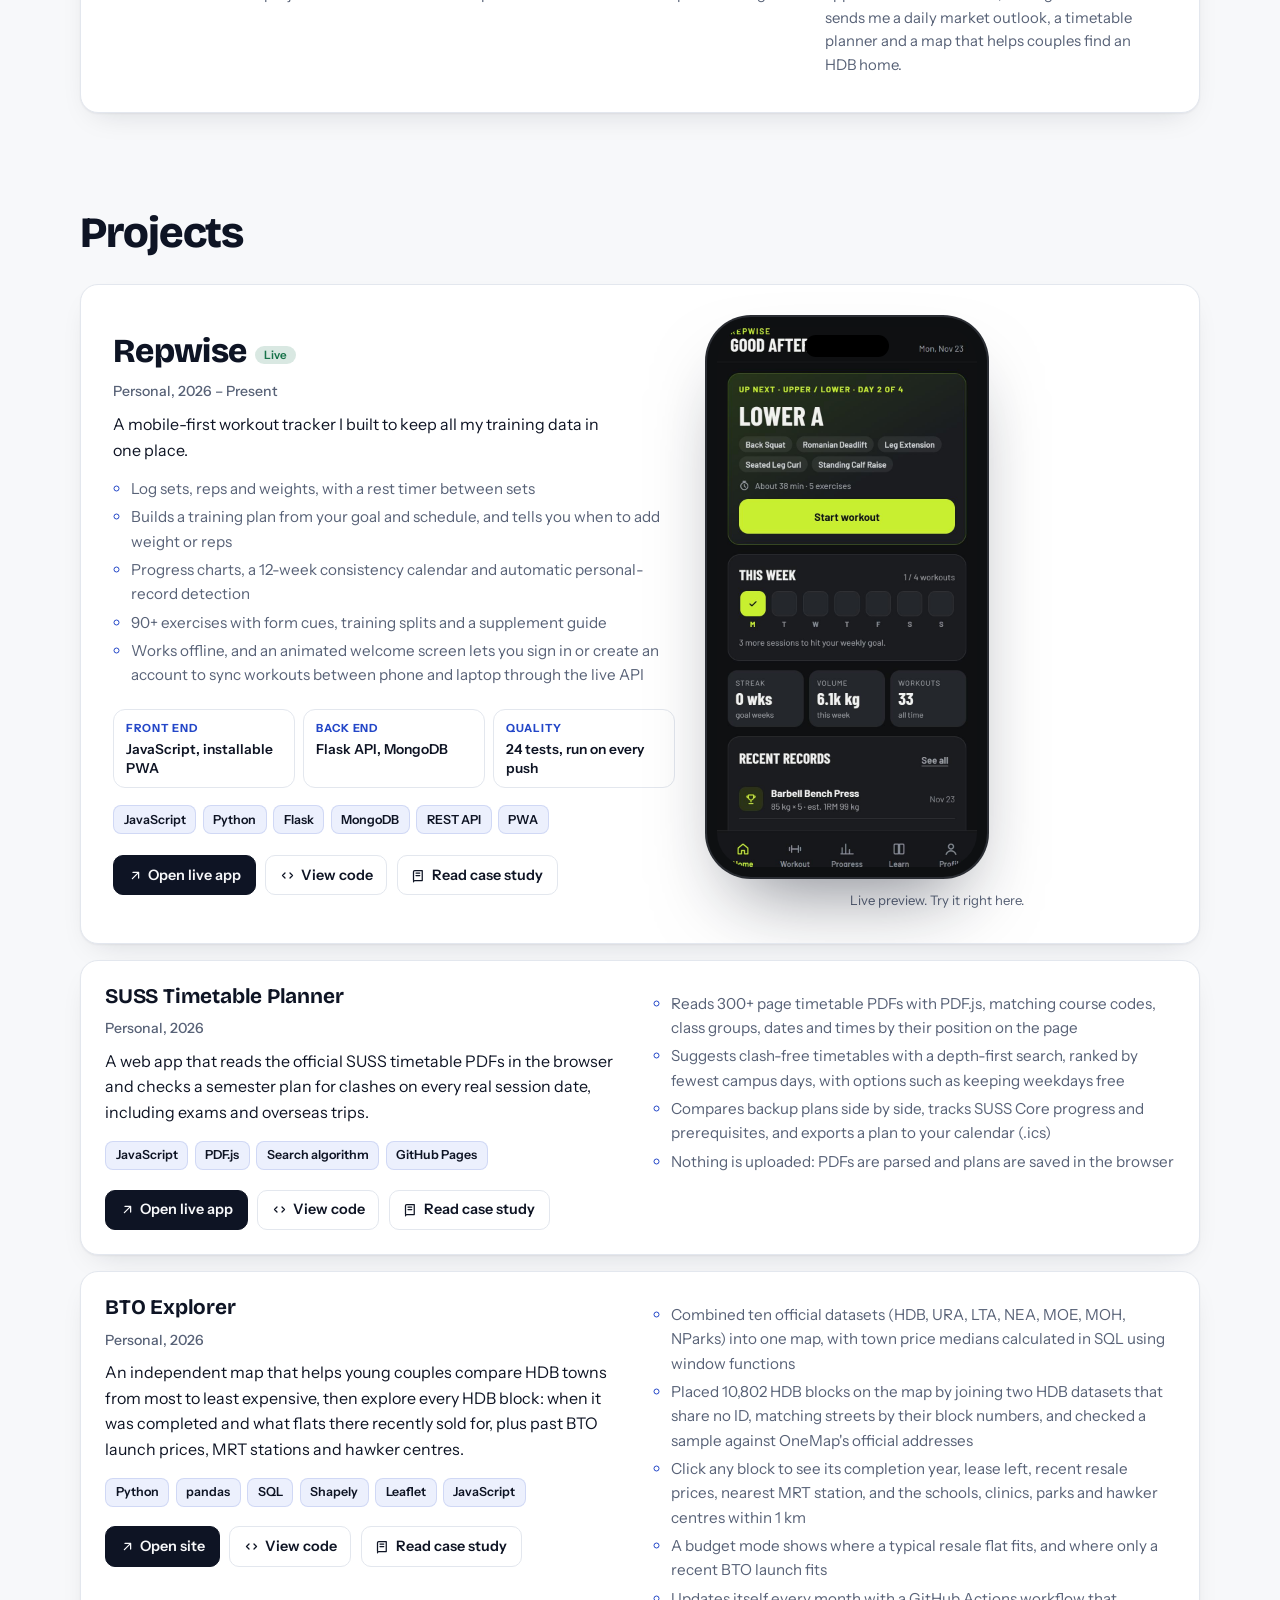
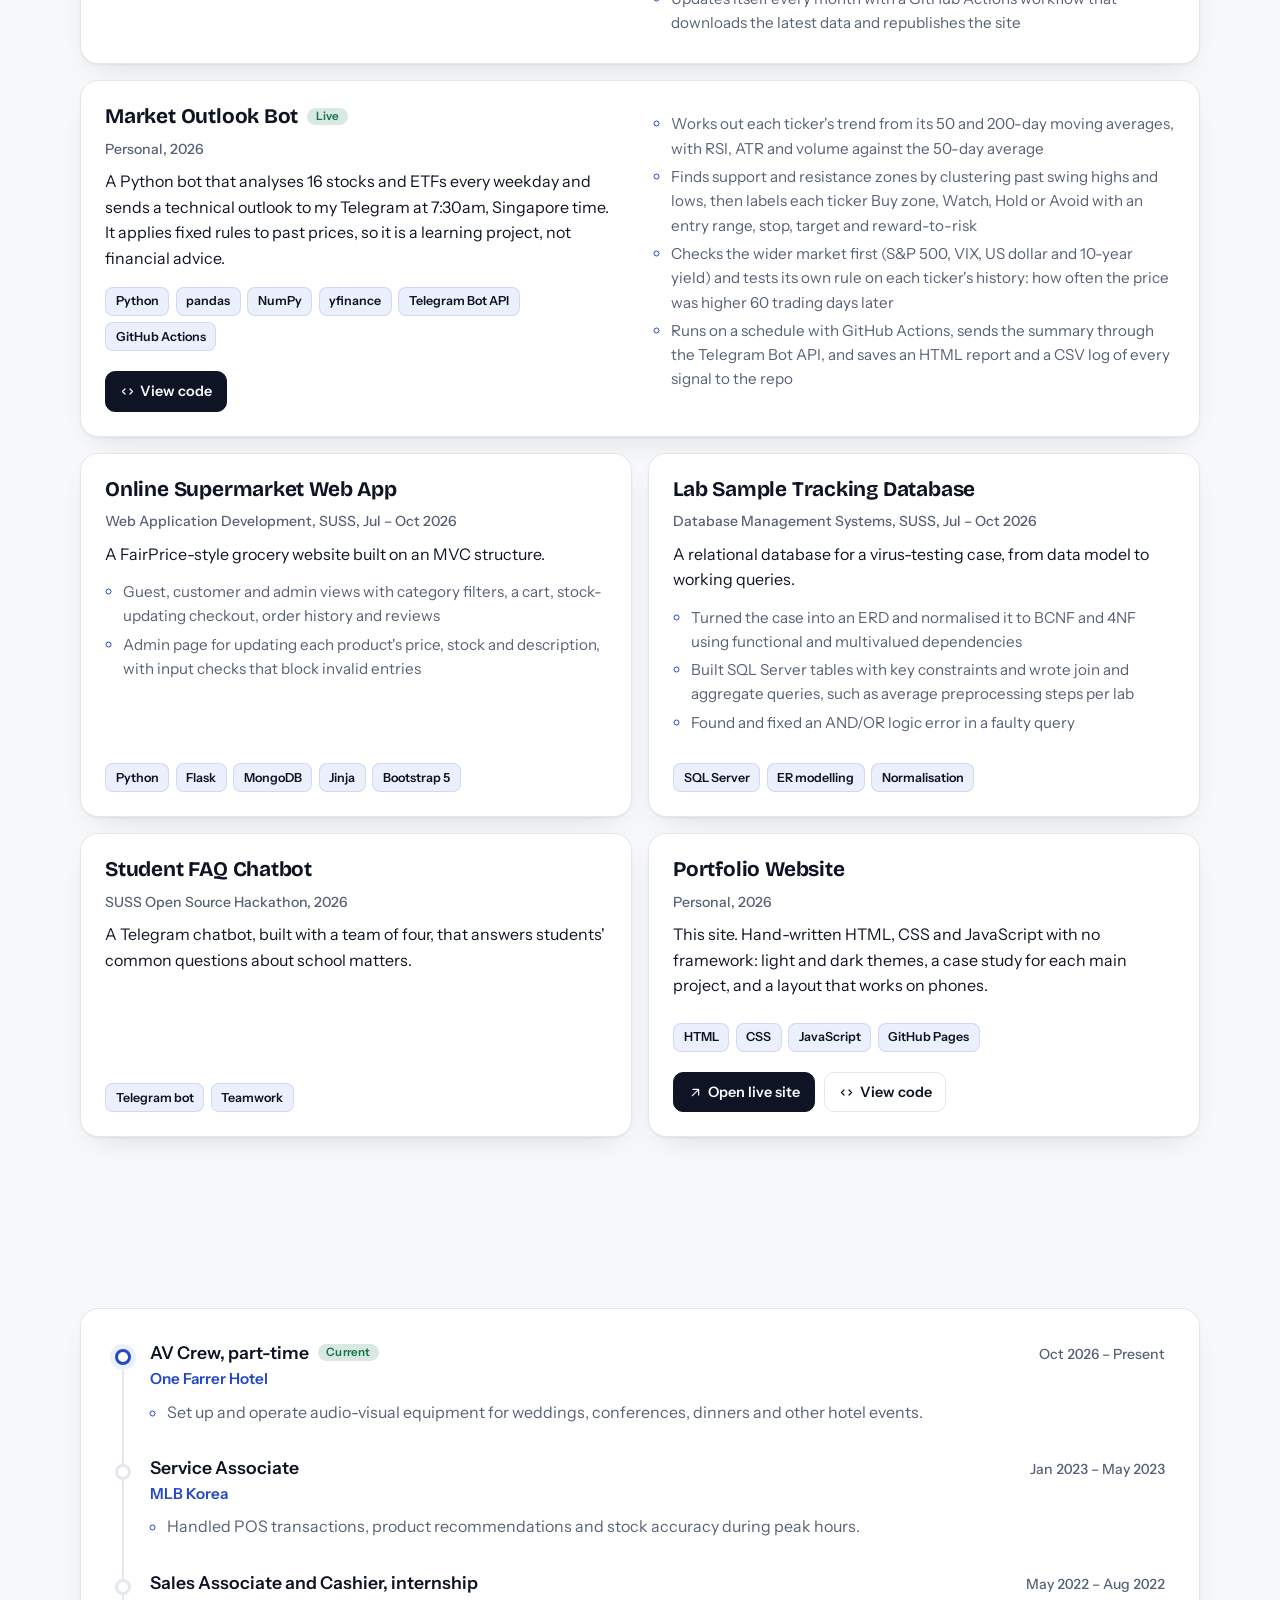
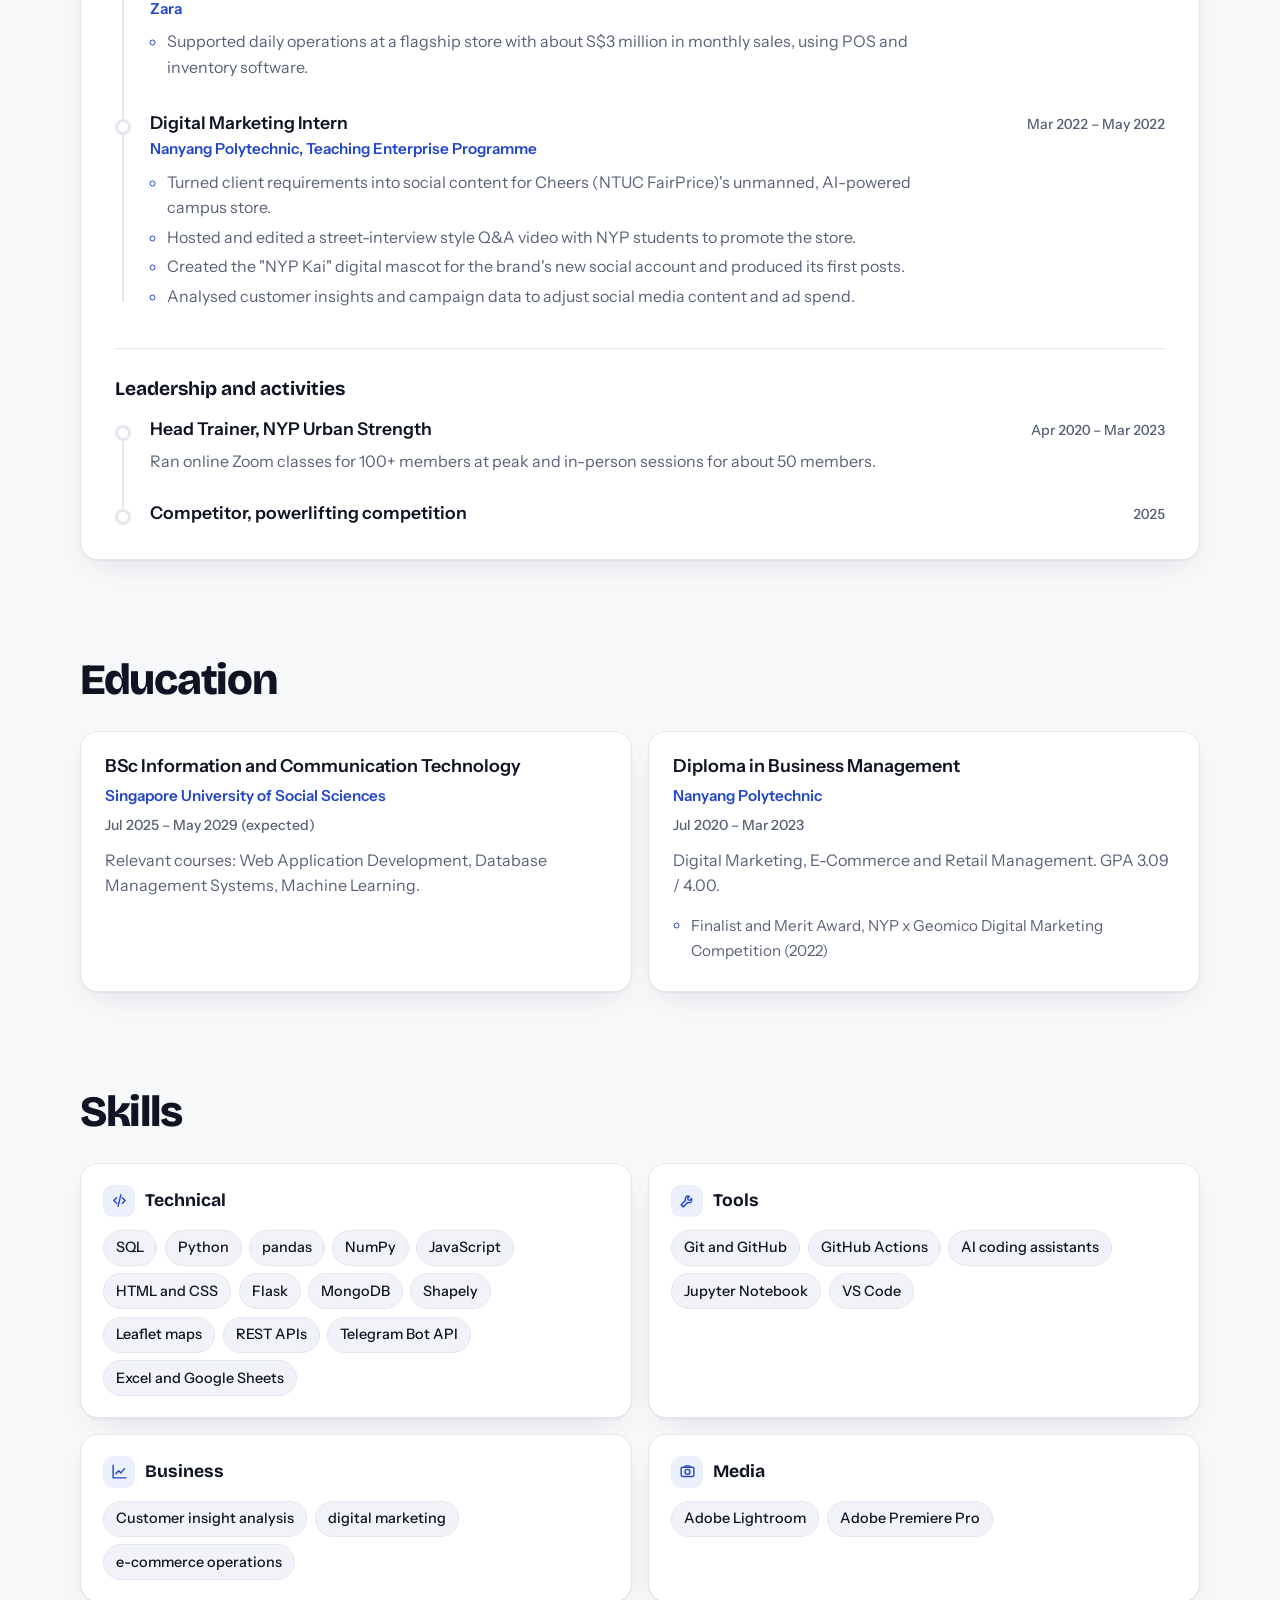
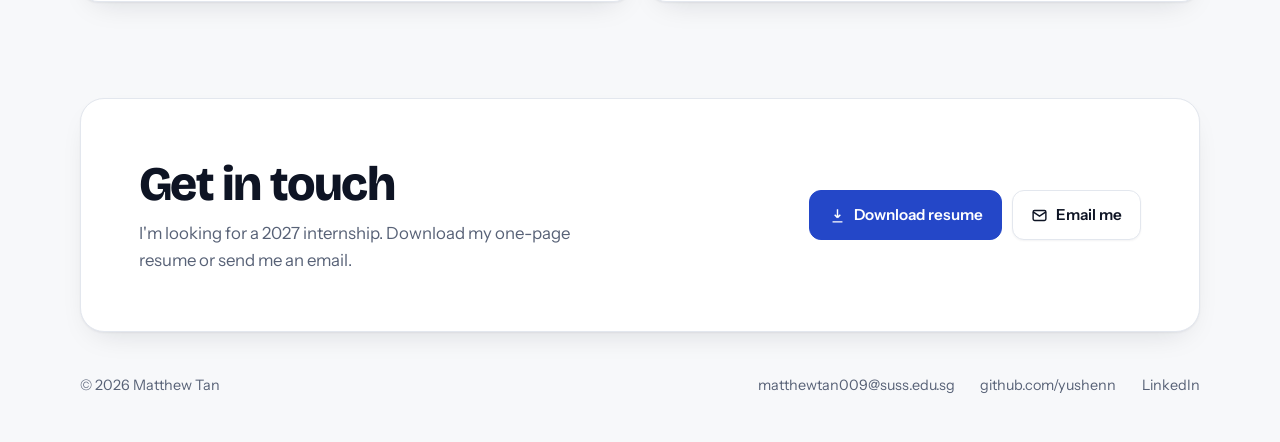
==== commit 49ec4bbe: "Quieter, more professional design: remove high-tech layer, single accent - Remove hitech.css/hitech." ====
--- a/index.html
+++ b/index.html
@@ -20,15 +20,14 @@
   (function () {
     var d = document.documentElement; d.classList.add('js');
     try { var t = localStorage.getItem('mt-theme'); if (t === 'light' || t === 'dark') d.setAttribute('data-theme', t); } catch (e) {}
-    if (!d.getAttribute('data-theme')) d.setAttribute('data-theme', 'dark'); // dark by default
-  })();
+      })();
 </script>
 <style>
 :root{
   --paper:#F7F8FA; --surface:#FFFFFF; --surface-2:#F1F3F8; --ink:#0E1424; --muted:#586277; --line:#E3E7EE;
-  --blue:#2447C8; --violet:#6B4EFF; --blue-soft:#ECF0FD; --green:#1E8E5A; --on-blue:#FFFFFF;
+  --blue:#2447C8; --violet:#6B4EFF; --blue-soft:#ECF0FD; --green:#17734A; --on-blue:#FFFFFF;
   --shadow:0 1px 2px rgba(14,20,36,.05),0 12px 32px -16px rgba(14,20,36,.18);
-  --shadow-lg:0 2px 4px rgba(14,20,36,.04),0 30px 60px -24px rgba(36,71,200,.28);
+  --shadow-lg:0 2px 4px rgba(14,20,36,.04),0 30px 60px -24px rgba(14,20,36,.2);
   --glow:rgba(36,71,200,.10);
   --display:"Bricolage Grotesque","Segoe UI",system-ui,-apple-system,sans-serif;
   --body:"Instrument Sans","Segoe UI",system-ui,-apple-system,sans-serif;
@@ -40,7 +39,7 @@
     --paper:#0B0F19; --surface:#121826; --surface-2:#182033; --ink:#E9ECF2; --muted:#98A2B6; --line:#232C40;
     --blue:#86A0FF; --violet:#B39DFF; --blue-soft:#1A2440; --green:#5FD08F; --on-blue:#0B0F19;
     --shadow:0 1px 2px rgba(0,0,0,.3),0 12px 32px -16px rgba(0,0,0,.6);
-    --shadow-lg:0 2px 4px rgba(0,0,0,.3),0 30px 60px -24px rgba(134,160,255,.25);
+    --shadow-lg:0 2px 4px rgba(0,0,0,.3),0 30px 60px -24px rgba(0,0,0,.55);
     --glow:rgba(134,160,255,.12); color-scheme:dark;
   }
 }
@@ -48,30 +47,29 @@
   --paper:#0B0F19; --surface:#121826; --surface-2:#182033; --ink:#E9ECF2; --muted:#98A2B6; --line:#232C40;
   --blue:#86A0FF; --violet:#B39DFF; --blue-soft:#1A2440; --green:#5FD08F; --on-blue:#0B0F19;
   --shadow:0 1px 2px rgba(0,0,0,.3),0 12px 32px -16px rgba(0,0,0,.6);
-  --shadow-lg:0 2px 4px rgba(0,0,0,.3),0 30px 60px -24px rgba(134,160,255,.25);
+  --shadow-lg:0 2px 4px rgba(0,0,0,.3),0 30px 60px -24px rgba(0,0,0,.55);
   --glow:rgba(134,160,255,.12); color-scheme:dark;
 }
 *,*::before,*::after{box-sizing:border-box}
 html{scroll-behavior:smooth;scroll-padding-top:96px}
 body{margin:0;background:var(--paper);color:var(--ink);font-family:var(--body);font-size:1rem;line-height:1.6;-webkit-font-smoothing:antialiased;overflow-x:hidden}
-body::before{content:"";position:fixed;inset:-20vh -10vw auto;height:80vh;background:radial-gradient(50% 50% at 30% 30%,var(--glow),transparent 70%),radial-gradient(40% 40% at 80% 10%,color-mix(in srgb,var(--violet) 10%,transparent),transparent 70%);pointer-events:none;z-index:0}
-#field{position:fixed;inset:0;width:100%;height:100%;z-index:0;pointer-events:none;opacity:.7}
 header,main,footer{position:relative;z-index:1}
 a{color:var(--blue);text-underline-offset:3px}
 a:focus-visible,button:focus-visible{outline:3px solid var(--blue);outline-offset:3px;border-radius:8px}
 h1,h2,h3{font-family:var(--display);line-height:1.15;margin:0}
-p{margin:0}
+p{margin:0;text-wrap:pretty}
+h1,h2,h3{text-wrap:balance}
 ul{margin:0}
 .wrap{width:min(1120px,100% - 2.5rem);margin-inline:auto}
 .skip{position:absolute;left:-999px;top:0;background:var(--blue);color:var(--on-blue);padding:.5rem 1rem;z-index:30}
 .skip:focus{left:1rem;top:1rem}
-.grad{background:linear-gradient(100deg,var(--blue),var(--violet));-webkit-background-clip:text;background-clip:text;color:transparent}
+.grad{color:var(--blue)}
 
 /* ---------- nav ---------- */
 .nav{position:sticky;top:0;z-index:20;padding:12px 0 0;padding-top:calc(12px + env(safe-area-inset-top,0px))}
 .nav-inner{width:min(1120px,100% - 1.5rem);margin-inline:auto;display:flex;align-items:center;justify-content:space-between;gap:1rem;height:58px;padding:0 .6rem 0 .9rem;background:color-mix(in srgb,var(--surface) 78%,transparent);backdrop-filter:blur(14px) saturate(1.4);-webkit-backdrop-filter:blur(14px) saturate(1.4);border:1px solid var(--line);border-radius:16px;box-shadow:var(--shadow);position:relative}
 .mark{display:flex;align-items:center;gap:.6rem;font-family:var(--display);font-weight:700;font-size:1.05rem;color:var(--ink);text-decoration:none}
-.mark i{display:grid;place-items:center;width:32px;height:32px;border-radius:9px;background:linear-gradient(135deg,var(--blue),var(--violet));color:#fff;font-style:normal;font-size:.8rem;font-weight:800;letter-spacing:.02em}
+.mark i{display:grid;place-items:center;width:32px;height:32px;border-radius:9px;background:var(--ink);color:var(--paper);font-style:normal;font-size:.8rem;font-weight:800;letter-spacing:.02em}
 .nav-right{display:flex;align-items:center;gap:.4rem}
 .nav-links{list-style:none;display:flex;align-items:center;gap:.2rem;margin:0;padding:0}
 .nav-links a{display:block;color:var(--muted);text-decoration:none;font-size:.93rem;font-weight:500;padding:.42rem .75rem;border-radius:9px;transition:color .15s,background .15s}
@@ -92,23 +90,19 @@
 .actions{display:flex;flex-wrap:wrap;gap:.6rem}
 .btn{display:inline-flex;align-items:center;gap:.5rem;font-weight:600;font-size:.95rem;text-decoration:none;padding:.72rem 1.15rem;border-radius:12px;border:1px solid var(--line);color:var(--ink);background:var(--surface);box-shadow:0 1px 2px rgba(14,20,36,.05);transition:transform .15s,border-color .15s,box-shadow .15s,filter .15s}
 .btn svg{width:17px;height:17px;flex:none}
-.btn:hover{border-color:var(--ink);transform:translateY(-1px)}
-.btn-primary{background:linear-gradient(135deg,var(--blue),color-mix(in srgb,var(--blue) 70%,var(--violet)));border-color:transparent;color:var(--on-blue);box-shadow:0 8px 20px -8px color-mix(in srgb,var(--blue) 70%,transparent)}
-.btn-primary:hover{border-color:transparent;filter:brightness(1.08)}
+.btn:hover{border-color:var(--ink)}
+.btn-primary{background:var(--blue);border-color:var(--blue);color:var(--on-blue);box-shadow:none}
+.btn-primary:hover{border-color:var(--ink);background:var(--ink);color:var(--paper)}
 
 /* ---------- hero ---------- */
 .hero{padding:clamp(3rem,8vw,6rem) 0 clamp(1.5rem,4vw,2.5rem);display:grid;grid-template-columns:1.35fr .9fr;gap:clamp(2rem,5vw,4rem);align-items:center}
 .status{display:inline-flex;align-items:center;gap:.55rem;font-weight:600;font-size:.86rem;color:var(--ink);padding:.38rem .85rem .38rem .7rem;border:1px solid var(--line);border-radius:999px;background:var(--surface);box-shadow:var(--shadow);margin-bottom:1.4rem}
 .dot{position:relative;width:9px;height:9px;border-radius:50%;background:var(--green)}
-.dot::after{content:"";position:absolute;inset:-4px;border-radius:50%;border:2px solid var(--green);opacity:.5;animation:ping 2s ease-out infinite}
-@keyframes ping{0%{transform:scale(.6);opacity:.7}100%{transform:scale(1.6);opacity:0}}
-.hero h1{font-size:clamp(3rem,8.5vw,5.6rem);font-weight:800;letter-spacing:-.045em;line-height:.95}
+.hero h1{font-size:clamp(3rem,8.5vw,5.6rem);font-weight:800;letter-spacing:-.04em;line-height:.95}
 .role{font-size:clamp(1.08rem,2.2vw,1.3rem);font-weight:600;margin-top:1rem;color:var(--ink)}
 .lead{color:var(--muted);font-size:1.08rem;max-width:54ch;margin:.8rem 0 1.9rem}
 .photo-wrap{position:relative;justify-self:center;width:min(340px,100%)}
-.photo-wrap::before{content:"";position:absolute;inset:-14px;border-radius:36px;background:linear-gradient(135deg,var(--blue),var(--violet));opacity:.16;transform:rotate(-4deg)}
-.photo-wrap::after{content:"";position:absolute;inset:-14px;border-radius:36px;border:1px dashed color-mix(in srgb,var(--blue) 45%,transparent);transform:rotate(3deg)}
-.photo{position:relative;z-index:1;width:100%;aspect-ratio:1;height:auto;border-radius:28px;object-fit:cover;display:block;border:6px solid var(--surface);box-shadow:var(--shadow-lg);background:#fff}
+.photo{position:relative;z-index:1;width:100%;aspect-ratio:1;height:auto;border-radius:24px;object-fit:cover;display:block;border:1px solid var(--line);box-shadow:var(--shadow);background:#fff}
 
 .glance{margin:0;display:grid;grid-template-columns:repeat(4,1fr);gap:.8rem}
 .glance div{padding:1rem 1.15rem;border:1px solid var(--line);border-radius:16px;background:var(--surface);box-shadow:var(--shadow)}
@@ -117,11 +111,11 @@
 
 /* ---------- path ---------- */
 .path-card{margin-top:.8rem;border:1px solid var(--line);border-radius:var(--r);background:var(--surface);box-shadow:var(--shadow);padding:1.4rem 1.5rem 1.5rem}
-.path-card .eyebrow{margin-bottom:1.2rem}
+.path-title{font-size:1.15rem;font-weight:700;letter-spacing:-.01em;margin-bottom:1.4rem}
 .path{list-style:none;padding:0;margin:0;display:grid;grid-template-columns:repeat(5,1fr);text-align:left}
 .stop{position:relative;padding:1.3rem 1rem 0 0;border-top:2px solid var(--line)}
 .stop::before{content:"";position:absolute;top:-7px;left:0;width:12px;height:12px;border-radius:50%;background:var(--surface);border:2px solid var(--muted)}
-.stop-now{border-image:linear-gradient(90deg,var(--blue),var(--violet)) 1}
+.stop-now{border-top-color:var(--blue)}
 .stop-now::before{background:var(--blue);border-color:var(--blue);box-shadow:0 0 0 5px var(--blue-soft)}
 .stop-year{font-family:var(--display);font-weight:800;font-size:1.2rem;letter-spacing:-.01em}
 .stop-now .stop-year{color:var(--blue)}
@@ -131,27 +125,22 @@
 /* ---------- sections ---------- */
 .section{padding:clamp(3.5rem,8vw,6rem) 0 0}
 .section-head{display:flex;align-items:center;gap:.9rem;margin-bottom:1.6rem}
-.eyebrow{display:inline-flex;align-items:center;gap:.5rem;font-size:.78rem;font-weight:600;letter-spacing:.12em;text-transform:uppercase;color:var(--blue)}
-.eyebrow::before{content:"";width:18px;height:2px;border-radius:2px;background:currentColor}
-.section-num{display:grid;place-items:center;min-width:44px;height:30px;padding:0 .6rem;border-radius:999px;font-family:var(--display);font-weight:700;font-size:.9rem;color:var(--blue);background:var(--blue-soft);border:1px solid color-mix(in srgb,var(--blue) 22%,transparent)}
 .section-title{font-size:clamp(1.9rem,4.2vw,2.7rem);font-weight:800;letter-spacing:-.03em}
 .panel{background:var(--surface);border:1px solid var(--line);border-radius:var(--r);padding:clamp(1.3rem,3.4vw,2.1rem);box-shadow:var(--shadow)}
 .prose p + p{margin-top:1rem}
-.prose p{max-width:70ch;font-size:1.05rem}
+.prose p{max-width:54ch;font-size:1.05rem}
 .prose p:first-child{font-size:1.2rem;font-weight:500;color:var(--ink)}
 .prose p:not(:first-child){color:var(--muted)}
 
 .strengths{display:grid;grid-template-columns:repeat(3,1fr);gap:.9rem;margin-top:1.8rem}
-.strengths > div{padding:1.15rem;border-radius:14px;background:var(--surface-2);border:1px solid var(--line)}
-.strengths .ic{display:grid;place-items:center;width:38px;height:38px;border-radius:11px;background:var(--blue-soft);color:var(--blue);margin-bottom:.8rem}
-.strengths .ic svg{width:19px;height:19px}
+.strengths > div{padding-top:1rem;border-top:1px solid var(--line)}
 .strengths h3{font-family:var(--body);font-size:1rem;font-weight:600;margin-bottom:.3rem}
 .strengths p{font-size:.93rem;color:var(--muted)}
 
 /* ---------- projects ---------- */
 .projects{display:grid;grid-template-columns:repeat(2,minmax(0,1fr));gap:1rem;list-style:none;padding:0;margin:0}
-.card{position:relative;display:flex;flex-direction:column;gap:.55rem;background:var(--surface);border:1px solid var(--line);border-radius:var(--r);padding:1.5rem;box-shadow:var(--shadow);transition:transform .2s,box-shadow .2s,border-color .2s}
-.card:hover{transform:translateY(-3px);box-shadow:var(--shadow-lg);border-color:color-mix(in srgb,var(--blue) 35%,var(--line))}
+.card{position:relative;display:flex;flex-direction:column;gap:.55rem;background:var(--surface);border:1px solid var(--line);border-radius:var(--r);padding:1.5rem;box-shadow:var(--shadow);transition:border-color .2s}
+.card:hover{border-color:color-mix(in srgb,var(--ink) 25%,var(--line))}
 .card h3{font-size:1.3rem;font-weight:700;letter-spacing:-.01em}
 .card-when{color:var(--muted);font-size:.88rem;font-weight:500}
 .card > p{color:var(--ink)}
@@ -159,7 +148,7 @@
 .card li{margin:.25rem 0}
 .card li::marker{color:var(--blue)}
 .card .spacer{flex:1}
-.featured{grid-column:1 / -1;display:grid;grid-template-columns:1.1fr .9fr;gap:2rem;align-items:center;padding:2rem;overflow:hidden;background:linear-gradient(140deg,color-mix(in srgb,var(--blue) 7%,var(--surface)) 0%,var(--surface) 55%)}
+.featured{grid-column:1 / -1;display:grid;grid-template-columns:1.1fr .9fr;gap:2rem;align-items:center;padding:2rem;overflow:hidden}
 .card.wide{grid-column:1 / -1;display:grid;grid-template-columns:1fr 1fr;gap:1.6rem;align-items:start}
 .card.wide > div{display:flex;flex-direction:column;gap:.55rem}
 .card.wide ul{margin-top:.2rem}
@@ -170,10 +159,9 @@
 @media (max-width:520px){.stack{grid-template-columns:1fr}}
 .featured .info{display:flex;flex-direction:column;gap:.6rem}
 .featured h3{font-size:clamp(1.6rem,3.2vw,2.1rem);font-weight:800;letter-spacing:-.02em}
-.feature-label{font-size:.75rem;font-weight:700;letter-spacing:.12em;text-transform:uppercase;color:var(--violet)}
 .phone{justify-self:center;width:280px;height:560px;border-radius:44px;padding:10px;background:#0E1012;box-shadow:0 0 0 2px #2A2D33,0 40px 80px -30px rgba(14,20,36,.55);position:relative}
 .phone::before{content:"";position:absolute;top:18px;left:50%;transform:translateX(-50%);width:84px;height:22px;border-radius:12px;background:#000;z-index:2}
-.phone iframe{width:100%;height:100%;border:0;border-radius:34px;background:#0F1012;display:block}
+.phone iframe{width:100%;height:100%;border:0;border-radius:34px;background:#0F1012 url(images/repwise-home.jpg) center/cover no-repeat;display:block}
 .phone-cap{text-align:center;color:var(--muted);font-size:.82rem;margin-top:.8rem}
 .pill{display:inline-block;font-family:var(--body);font-size:.72rem;font-weight:600;background:var(--blue);color:var(--on-blue);padding:.14rem .55rem;border-radius:999px;margin-left:.55rem;vertical-align:.28em;white-space:nowrap;letter-spacing:.01em}
 .pill.live{background:color-mix(in srgb,var(--green) 16%,transparent);color:var(--green)}
@@ -188,7 +176,7 @@
 
 /* ---------- timeline (experience) ---------- */
 .timeline{list-style:none;margin:0;padding:0;position:relative}
-.timeline::before{content:"";position:absolute;left:7px;top:8px;bottom:8px;width:2px;background:linear-gradient(var(--blue),var(--line) 40%)}
+.timeline::before{content:"";position:absolute;left:7px;top:8px;bottom:8px;width:2px;background:var(--line)}
 .t-item{position:relative;padding:0 0 1.8rem 2.2rem}
 .t-item:last-child{padding-bottom:0}
 .t-item::before{content:"";position:absolute;left:0;top:6px;width:16px;height:16px;border-radius:50%;background:var(--surface);border:3px solid var(--line)}
@@ -207,8 +195,6 @@
 .edu{display:grid;grid-template-columns:repeat(2,minmax(0,1fr));gap:1rem;list-style:none;margin:0;padding:0}
 .edu .card{gap:.35rem}
 .edu .card h3{font-family:var(--body);font-size:1.12rem;font-weight:600;letter-spacing:0}
-.edu .ic{display:grid;place-items:center;width:44px;height:44px;border-radius:12px;background:linear-gradient(135deg,var(--blue),var(--violet));color:#fff;margin-bottom:.6rem}
-.edu .ic svg{width:22px;height:22px}
 .edu .card > p{color:var(--muted);margin-top:.35rem}
 .edu .card ul{margin-top:.35rem}
 
@@ -222,15 +208,9 @@
 .chip{font-size:.9rem;font-weight:500;padding:.35rem .75rem;border-radius:999px;background:var(--surface-2);border:1px solid var(--line)}
 
 /* ---------- contact ---------- */
-.contact{position:relative;overflow:hidden;margin-top:clamp(3.5rem,8vw,6rem);background:linear-gradient(135deg,#14204F 0%,#1D2E80 45%,#4B33B8 100%);color:#fff;border-radius:24px;padding:clamp(2rem,5.5vw,3.6rem);display:flex;flex-wrap:wrap;justify-content:space-between;align-items:center;gap:1.6rem;box-shadow:var(--shadow-lg)}
-.contact::before{content:"";position:absolute;width:420px;height:420px;right:-120px;top:-160px;border-radius:50%;background:radial-gradient(circle,rgba(255,255,255,.18),transparent 65%)}
-.contact::after{content:"";position:absolute;inset:0;background-image:radial-gradient(rgba(255,255,255,.12) 1px,transparent 1px);background-size:22px 22px;mask-image:linear-gradient(90deg,transparent,#000);-webkit-mask-image:linear-gradient(90deg,transparent,#000);pointer-events:none}
-.contact > *{position:relative;z-index:1}
+.contact{position:relative;overflow:hidden;margin-top:clamp(3.5rem,8vw,6rem);background:var(--surface);color:var(--ink);border:1px solid var(--line);border-radius:24px;padding:clamp(2rem,5.5vw,3.6rem);display:flex;flex-wrap:wrap;justify-content:space-between;align-items:center;gap:1.6rem;box-shadow:var(--shadow)}
 .contact h2{font-size:clamp(2rem,4.6vw,3rem);font-weight:800;letter-spacing:-.03em}
-.contact p{margin-top:.5rem;color:rgba(255,255,255,.78);max-width:44ch;font-size:1.05rem}
-.contact .btn{border-color:rgba(255,255,255,.35);color:#fff;background:rgba(255,255,255,.06);box-shadow:none}
-.contact .btn:hover{border-color:#fff}
-.contact .btn-primary{background:#fff;border-color:#fff;color:#14204F}
+.contact p{margin-top:.5rem;color:var(--muted);max-width:44ch;font-size:1.05rem}
 
 footer{padding:2.6rem 0 calc(2.8rem + env(safe-area-inset-bottom,0px));color:var(--muted);font-size:.9rem}
 .foot{display:flex;flex-wrap:wrap;justify-content:space-between;align-items:center;gap:.6rem 1.8rem}
@@ -239,12 +219,11 @@
 .foot a:hover{color:var(--ink)}
 
 /* ---------- reveal on scroll ---------- */
-.js .reveal{opacity:0;transform:translateY(18px);transition:opacity .7s cubic-bezier(.2,.7,.2,1),transform .7s cubic-bezier(.2,.7,.2,1)}
+.js .reveal{opacity:0;transform:translateY(8px);transition:opacity .5s cubic-bezier(.25,1,.5,1),transform .5s cubic-bezier(.25,1,.5,1)}
 .js .reveal.in{opacity:1;transform:none}
 @media (prefers-reduced-motion: reduce){
   html{scroll-behavior:auto}
   .js .reveal{opacity:1;transform:none;transition:none}
-  .dot::after{animation:none}
   .card,.btn{transition:none}
 }
 
@@ -262,8 +241,7 @@
   .nav-links a.nav-cta{text-align:center;margin:.3rem 0 0}
   .hero{grid-template-columns:1fr;text-align:left}
   .photo-wrap{order:-1;justify-self:start;width:150px}
-  .photo-wrap::before,.photo-wrap::after{inset:-8px;border-radius:30px}
-  .photo{border-radius:24px;border-width:4px}
+  .photo{border-radius:20px}
   .glance{grid-template-columns:1fr 1fr}
   .path{grid-template-columns:1fr;border-left:2px solid var(--line);margin-left:6px}
   .stop{border-top:none;padding:0 0 1.2rem 1.3rem;display:grid;grid-template-columns:3.4rem 1fr;column-gap:.6rem}
@@ -280,18 +258,14 @@
   .foot{justify-content:center;text-align:center}
 }
 @media print{
-  #field,.nav,.contact .actions,.phone,body::before,.theme-btn{display:none}
+  .nav,.contact .actions,.phone,.theme-btn{display:none}
   .js .reveal{opacity:1;transform:none}
   .card,.panel,.glance div{box-shadow:none}
 }
 </style>
-<link href="https://fonts.googleapis.com/css2?family=JetBrains+Mono:wght@400;500;600&display=swap" rel="stylesheet">
-<link rel="stylesheet" href="hitech.css">
-<script src="hitech.js" defer></script>
 </head>
 <body>
 <a class="skip" href="#main">Skip to content</a>
-<canvas id="field" aria-hidden="true"></canvas>
 
 <header class="nav">
   <div class="nav-inner">
@@ -319,16 +293,9 @@
     <div class="hero">
       <div class="reveal">
         <div class="status"><span class="dot" aria-hidden="true"></span>Open to internships in 2027</div>
-        <h1>Matthew <span class="grad">Tan</span></h1>
+        <h1>Matthew Tan</h1>
         <p class="role">ICT undergraduate, Singapore University of Social Sciences</p>
         <p class="lead">I combine a business and digital marketing background with hands-on web and database work, and I'm looking for a 2027 internship in the tech industry.</p>
-        <div class="term" aria-label="Terminal: whoami prints matthew_tan, ICT undergraduate at SUSS; status prints open to internships in 2027">
-          <div class="bar" aria-hidden="true"><i></i><i></i><i></i></div>
-          <div data-line><span class="p">$</span> whoami</div>
-          <div data-line><span class="k">matthew_tan</span> · ict_undergraduate @ suss · singapore</div>
-          <div data-line><span class="p">$</span> status --internship</div>
-          <div data-line><span class="k">open</span> · internship_2027 · tech_industry</div>
-        </div>
         <div class="actions">
           <a class="btn btn-primary" href="mailto:matthewtan009@suss.edu.sg">
             <svg viewBox="0 0 24 24" fill="none" stroke="currentColor" stroke-width="2" aria-hidden="true"><rect x="3" y="5" width="18" height="14" rx="2"/><path d="m3 7 9 6 9-6"/></svg>Email me</a>
@@ -353,8 +320,8 @@
     </dl>
 
     <div class="path-card reveal">
-      <div class="eyebrow">My path so far</div>
-      <ol class="path" aria-label="My path so far">
+      <h2 class="path-title" id="path-title">My path so far</h2>
+      <ol class="path" aria-labelledby="path-title">
         <li class="stop"><div class="stop-year">2020</div><div class="stop-what">Diploma</div><div class="stop-where">Digital marketing and e-commerce, Nanyang Polytechnic</div></li>
         <li class="stop"><div class="stop-year">2022</div><div class="stop-what">Marketing and retail</div><div class="stop-where">NYP digital marketing internship, Zara, MLB</div></li>
         <li class="stop"><div class="stop-year">2023</div><div class="stop-what">National Service</div><div class="stop-where">Singapore Armed Forces</div></li>
@@ -365,26 +332,25 @@
   </section>
 
   <section class="section wrap" id="about">
-    <div class="section-head reveal"><span class="section-num">01</span><h2 class="section-title">About</h2></div>
+    <div class="section-head reveal"><h2 class="section-title">About</h2></div>
     <div class="panel prose reveal">
       <p>I'm a Year 2 Information and Communication Technology undergraduate at SUSS, with a diploma in business, digital marketing and e-commerce from Nanyang Polytechnic.</p>
       <p>I've analysed customer and campaign data in a digital marketing internship, served customers in high-volume retail, and built a web application and a relational database in coursework. Today I study alongside a part-time role on the AV crew at One Farrer Hotel.</p>
       <p>I use AI tools as an assistant in my schoolwork and when building my projects. They help me explore ideas, understand unfamiliar concepts and move faster, while I decide what to build, test every result and make sure I understand the code I ship.</p>
       <p>I'm looking for an internship where I can learn from a real team and work on technology that people actually use.</p>
       <div class="strengths">
-        <div><span class="ic"><svg viewBox="0 0 24 24" fill="none" stroke="currentColor" stroke-width="2" stroke-linecap="round" stroke-linejoin="round" aria-hidden="true"><path d="M8 7h12M8 7l3-3M8 7l3 3M16 17H4m12 0-3-3m3 3-3 3"/></svg></span><h3>Business meets tech</h3><p>A business diploma plus an ICT degree, so I can talk to both sides of a project.</p></div>
-        <div><span class="ic"><svg viewBox="0 0 24 24" fill="none" stroke="currentColor" stroke-width="2" stroke-linecap="round" stroke-linejoin="round" aria-hidden="true"><circle cx="12" cy="8" r="4"/><path d="M4 21c1.5-4 4.5-6 8-6s6.5 2 8 6"/></svg></span><h3>User first</h3><p>Years of customer-facing work taught me to see a product from the side of the person using it.</p></div>
-        <div><span class="ic"><svg viewBox="0 0 24 24" fill="none" stroke="currentColor" stroke-width="2" stroke-linecap="round" stroke-linejoin="round" aria-hidden="true"><path d="m8 8-4 4 4 4M16 8l4 4-4 4M14 4l-4 16"/></svg></span><h3>Learns by building</h3><p>I build things outside class to learn: a workout app with its own backend, a Telegram bot that sends me a daily market outlook, a timetable planner and a map that helps couples find an HDB home.</p></div>
+        <div><h3>Business meets tech</h3><p>A business diploma plus an ICT degree, so I can talk to both sides of a project.</p></div>
+        <div><h3>User first</h3><p>Years of customer-facing work taught me to see a product from the side of the person using it.</p></div>
+        <div><h3>Learns by building</h3><p>I build things outside class to learn: a workout app with its own backend, a Telegram bot that sends me a daily market outlook, a timetable planner and a map that helps couples find an HDB home.</p></div>
       </div>
     </div>
   </section>
 
   <section class="section wrap" id="projects">
-    <div class="section-head reveal"><span class="section-num">02</span><h2 class="section-title">Projects</h2></div>
+    <div class="section-head reveal"><h2 class="section-title">Projects</h2></div>
     <ul class="projects">
       <li class="card featured reveal">
         <div class="info">
-          <span class="feature-label">Featured project</span>
           <h3>Repwise<span class="pill live">Live</span></h3>
           <span class="card-when">Personal, 2026 – Present</span>
           <p>A mobile-first workout tracker I built to keep all my training data in one place.</p>
@@ -513,7 +479,7 @@
   </section>
 
   <section class="section wrap" id="experience">
-    <div class="section-head reveal"><span class="section-num">03</span><h2 class="section-title">Experience</h2></div>
+    <div class="section-head reveal"><h2 class="section-title">Experience</h2></div>
     <div class="panel reveal">
       <ul class="timeline">
         <li class="t-item now">
@@ -563,17 +529,15 @@
   </section>
 
   <section class="section wrap" id="education">
-    <div class="section-head reveal"><span class="section-num">04</span><h2 class="section-title">Education</h2></div>
+    <div class="section-head reveal"><h2 class="section-title">Education</h2></div>
     <ul class="edu">
       <li class="card reveal">
-        <span class="ic"><svg viewBox="0 0 24 24" fill="none" stroke="currentColor" stroke-width="2" stroke-linecap="round" stroke-linejoin="round" aria-hidden="true"><path d="M2 9l10-5 10 5-10 5L2 9Z"/><path d="M6 11v5c0 1.5 3 3 6 3s6-1.5 6-3v-5M22 9v6"/></svg></span>
         <h3>BSc Information and Communication Technology</h3>
         <div class="row-org">Singapore University of Social Sciences</div>
         <span class="card-when">Jul 2025 – May 2029 (expected)</span>
         <p>Relevant courses: Web Application Development, Database Management Systems, Machine Learning.</p>
       </li>
       <li class="card reveal">
-        <span class="ic"><svg viewBox="0 0 24 24" fill="none" stroke="currentColor" stroke-width="2" stroke-linecap="round" stroke-linejoin="round" aria-hidden="true"><path d="M4 19.5V6a2 2 0 0 1 2-2h12v16H6a2 2 0 0 0-2 2"/><path d="M8 8h6"/></svg></span>
         <h3>Diploma in Business Management</h3>
         <div class="row-org">Nanyang Polytechnic</div>
         <span class="card-when">Jul 2020 – Mar 2023</span>
@@ -586,7 +550,7 @@
   </section>
 
   <section class="section wrap" id="skills">
-    <div class="section-head reveal"><span class="section-num">05</span><h2 class="section-title">Skills</h2></div>
+    <div class="section-head reveal"><h2 class="section-title">Skills</h2></div>
     <dl class="skills">
       <div class="reveal"><dt><span><svg viewBox="0 0 24 24" fill="none" stroke="currentColor" stroke-width="2" stroke-linecap="round" stroke-linejoin="round" aria-hidden="true"><path d="m8 8-4 4 4 4M16 8l4 4-4 4M14 4l-4 16"/></svg></span>Technical</dt><dd data-chips>SQL, Python, pandas, NumPy, JavaScript, HTML and CSS, Flask, MongoDB, Shapely, Leaflet maps, REST APIs, Telegram Bot API, Excel and Google Sheets</dd></div>
       <div class="reveal"><dt><span><svg viewBox="0 0 24 24" fill="none" stroke="currentColor" stroke-width="2" stroke-linecap="round" stroke-linejoin="round" aria-hidden="true"><path d="M14.7 6.3a4 4 0 0 0-5.4 5.4L3 18l3 3 6.3-6.3a4 4 0 0 0 5.4-5.4l-2.5 2.5-2.4-.6-.6-2.4 2.5-2.5Z"/></svg></span>Tools</dt><dd data-chips>Git and GitHub, GitHub Actions, AI coding assistants, Jupyter Notebook, VS Code</dd></div>
@@ -651,7 +615,6 @@
     const next = dark ? 'light' : 'dark';
     root.setAttribute('data-theme', next);
     try { localStorage.setItem('mt-theme', next); } catch (e) {}
-    if (window.__fieldColors) window.__fieldColors();
   });
 
   // highlight the current section in the nav
@@ -660,6 +623,7 @@
   if ('IntersectionObserver' in window){
     const spy = new IntersectionObserver(es => {
       es.forEach(e => {
+        if (e.target.id === 'top' && e.isIntersecting){ Object.values(navMap).forEach(x => x.classList.remove('active')); return; }
         const a = navMap[e.target.id];
         if (a && e.isIntersecting){
           Object.values(navMap).forEach(x => x.classList.remove('active'));
@@ -685,79 +649,6 @@
     document.querySelectorAll('.reveal').forEach(el => el.classList.add('in'));
   }
 
-  // Interactive background: a field of needles that turn toward your cursor.
-  // Click (or tap) to send a pulse across the field.
-  (() => {
-    const cv = document.getElementById('field');
-    const ctx = cv.getContext('2d');
-    const reduce = window.matchMedia('(prefers-reduced-motion: reduce)');
-    const SP = 36, RANGE = 200, REST = -Math.PI / 4;
-    let W, H, cells = [], pulses = [], col = {};
-    const m = { x: -9999, y: -9999 };
-
-    const hex = h => { h = h.trim().replace('#',''); return [0,2,4].map(i => parseInt(h.substr(i,2),16)); };
-    function readColors(){
-      const cs = getComputedStyle(document.documentElement);
-      col.base = hex(cs.getPropertyValue('--muted'));
-      col.hot  = hex(cs.getPropertyValue('--blue'));
-    }
-    window.__fieldColors = () => { readColors(); if (reduce.matches) frame(); };
-    function build(){
-      const dpr = Math.min(window.devicePixelRatio || 1, 2);
-      W = innerWidth; H = innerHeight;
-      cv.width = W * dpr; cv.height = H * dpr;
-      ctx.setTransform(dpr, 0, 0, dpr, 0, 0);
-      cells = [];
-      for (let y = SP/2; y < H + SP; y += SP)
-        for (let x = SP/2; x < W + SP; x += SP)
-          cells.push({ x, y, a: REST, len: 5, boost: 0 });
-    }
-    const wrapAng = d => Math.atan2(Math.sin(d), Math.cos(d));
-
-    function frame(){
-      ctx.clearRect(0, 0, W, H);
-      pulses = pulses.filter(p => (p.r += 10) < p.max);
-      ctx.lineCap = 'round';
-      for (const c of cells){
-        const dx = m.x - c.x, dy = m.y - c.y, d = Math.hypot(dx, dy);
-        let near = d < RANGE ? Math.pow(1 - d / RANGE, 1.6) : 0;
-        let target = near > 0 ? Math.atan2(dy, dx) : REST;
-        let kick = 0;
-        for (const p of pulses){
-          const pd = Math.hypot(c.x - p.x, c.y - p.y), band = Math.abs(pd - p.r);
-          if (band < 46){
-            const k = (1 - band / 46) * (1 - p.r / p.max);
-            if (k > kick){ kick = k; target = Math.atan2(c.y - p.y, c.x - p.x); }
-          }
-        }
-        c.boost += (kick - c.boost) * 0.25;
-        c.a += wrapAng(target - c.a) * (near > 0 || kick > 0 ? 0.22 : 0.06);
-        const heat = Math.min(1, near + c.boost);
-        c.len += ((5 + 12 * heat) - c.len) * 0.2;
-        const r = Math.round(col.base[0] + (col.hot[0] - col.base[0]) * heat);
-        const g = Math.round(col.base[1] + (col.hot[1] - col.base[1]) * heat);
-        const b = Math.round(col.base[2] + (col.hot[2] - col.base[2]) * heat);
-        const hx = Math.cos(c.a) * c.len / 2, hy = Math.sin(c.a) * c.len / 2;
-        ctx.strokeStyle = `rgba(${r},${g},${b},${0.12 + 0.6 * heat})`;
-        ctx.lineWidth = 1.5 + heat * 1.1;
-        ctx.beginPath(); ctx.moveTo(c.x - hx, c.y - hy); ctx.lineTo(c.x + hx, c.y + hy); ctx.stroke();
-      }
-      if (!reduce.matches && !document.hidden) requestAnimationFrame(frame);
-    }
-    function start(){ readColors(); build(); frame(); }
-
-    addEventListener('pointermove', e => { m.x = e.clientX; m.y = e.clientY; }, { passive: true });
-    document.addEventListener('pointerleave', () => { m.x = m.y = -9999; });
-    addEventListener('pointerdown', e => {
-      if (reduce.matches || e.target.closest('a,button,iframe')) return;
-      pulses.push({ x: e.clientX, y: e.clientY, r: 0, max: Math.max(W, H) * 0.7 });
-    });
-    addEventListener('resize', () => { build(); if (reduce.matches) frame(); });
-    document.addEventListener('visibilitychange', () => { if (!document.hidden && !reduce.matches) frame(); });
-    window.matchMedia('(prefers-color-scheme: dark)').addEventListener('change', () => { readColors(); if (reduce.matches) frame(); });
-    reduce.addEventListener('change', () => { if (!reduce.matches) frame(); });
-    start();
-  })();
 </script>
 </body>
 </html>
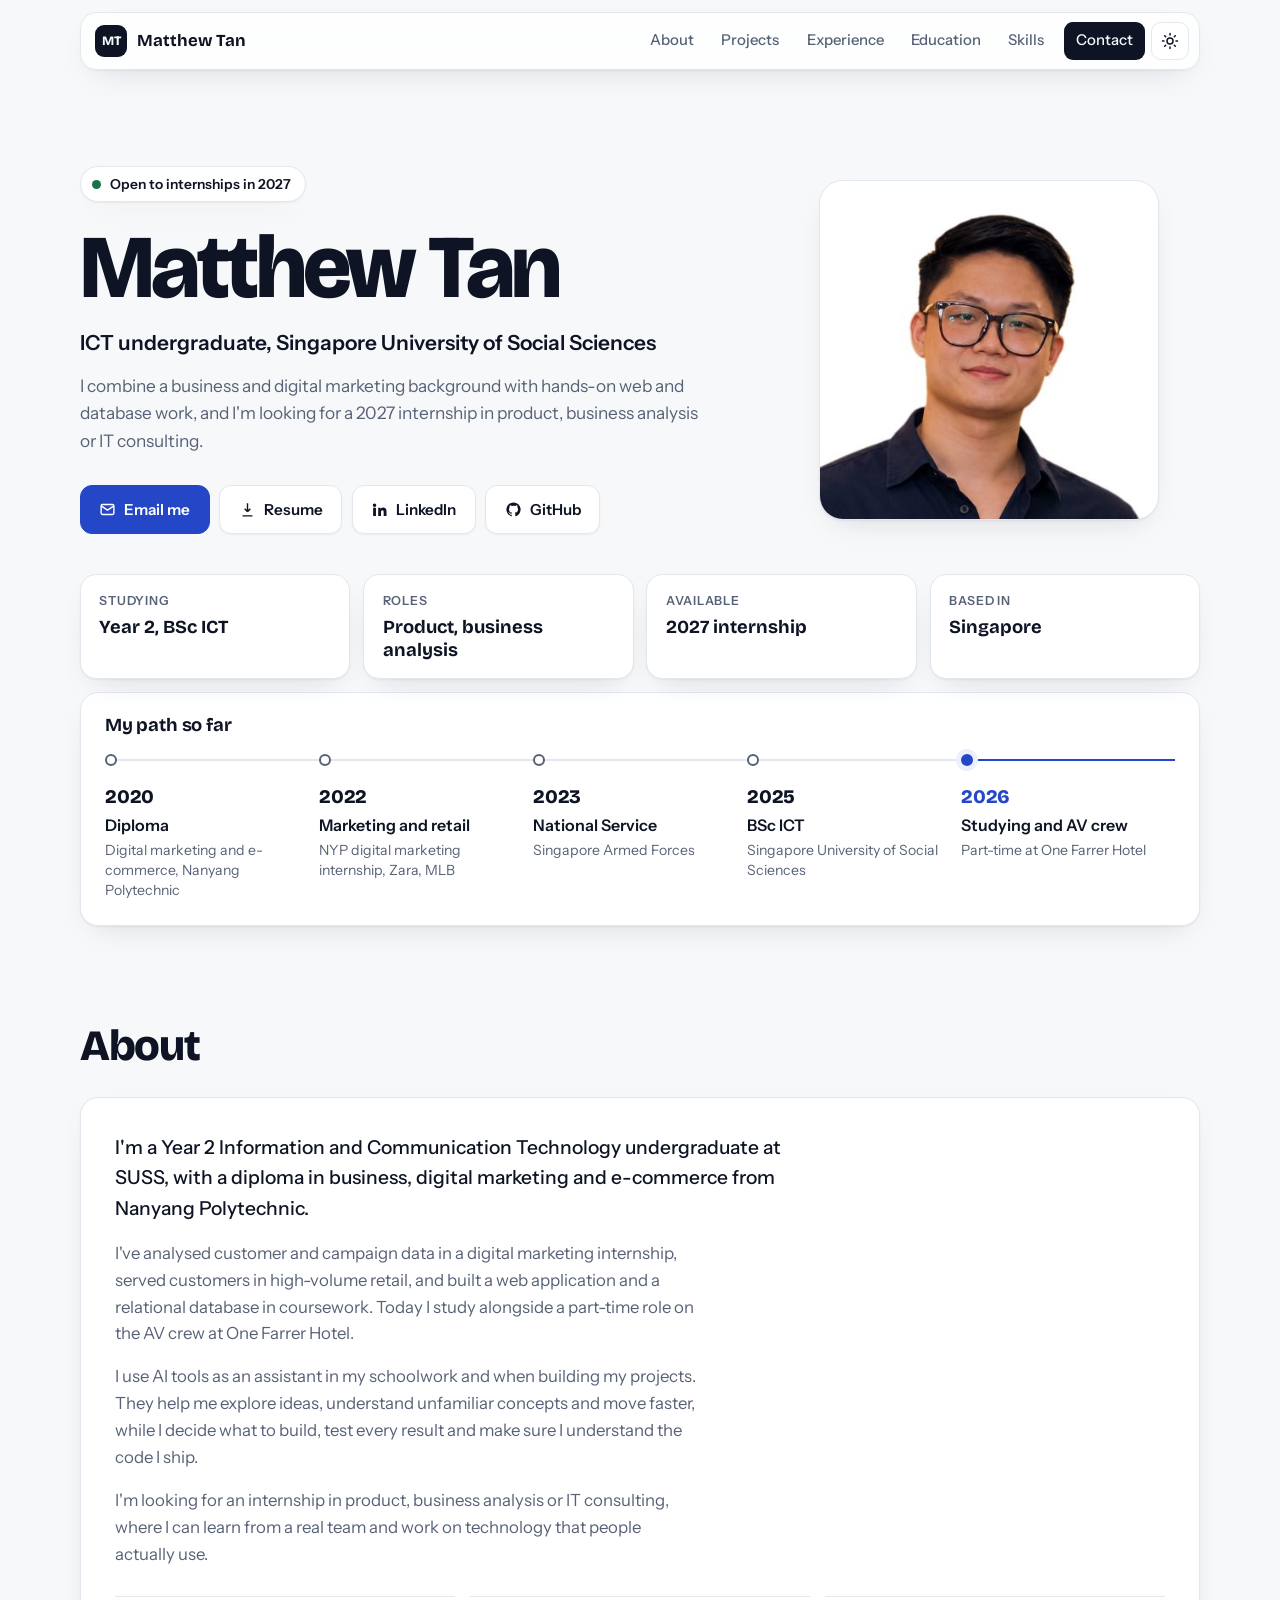
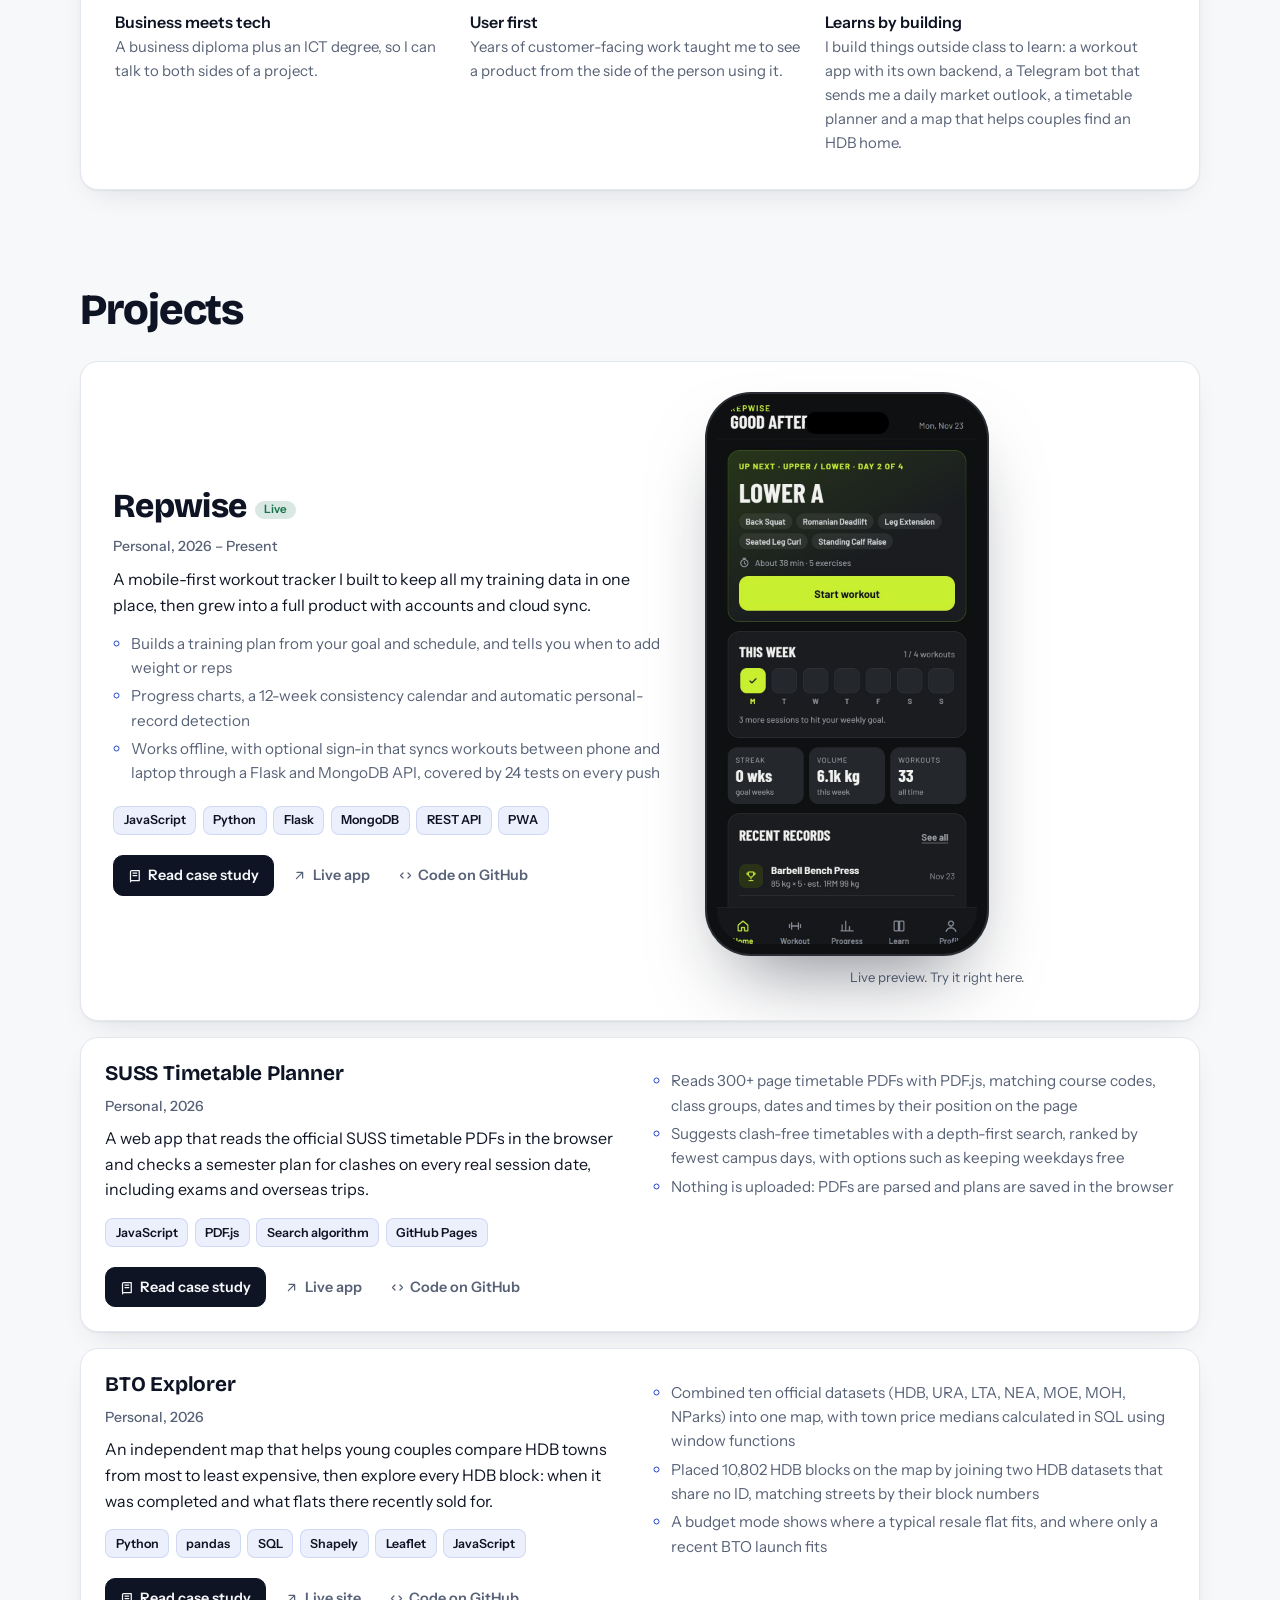
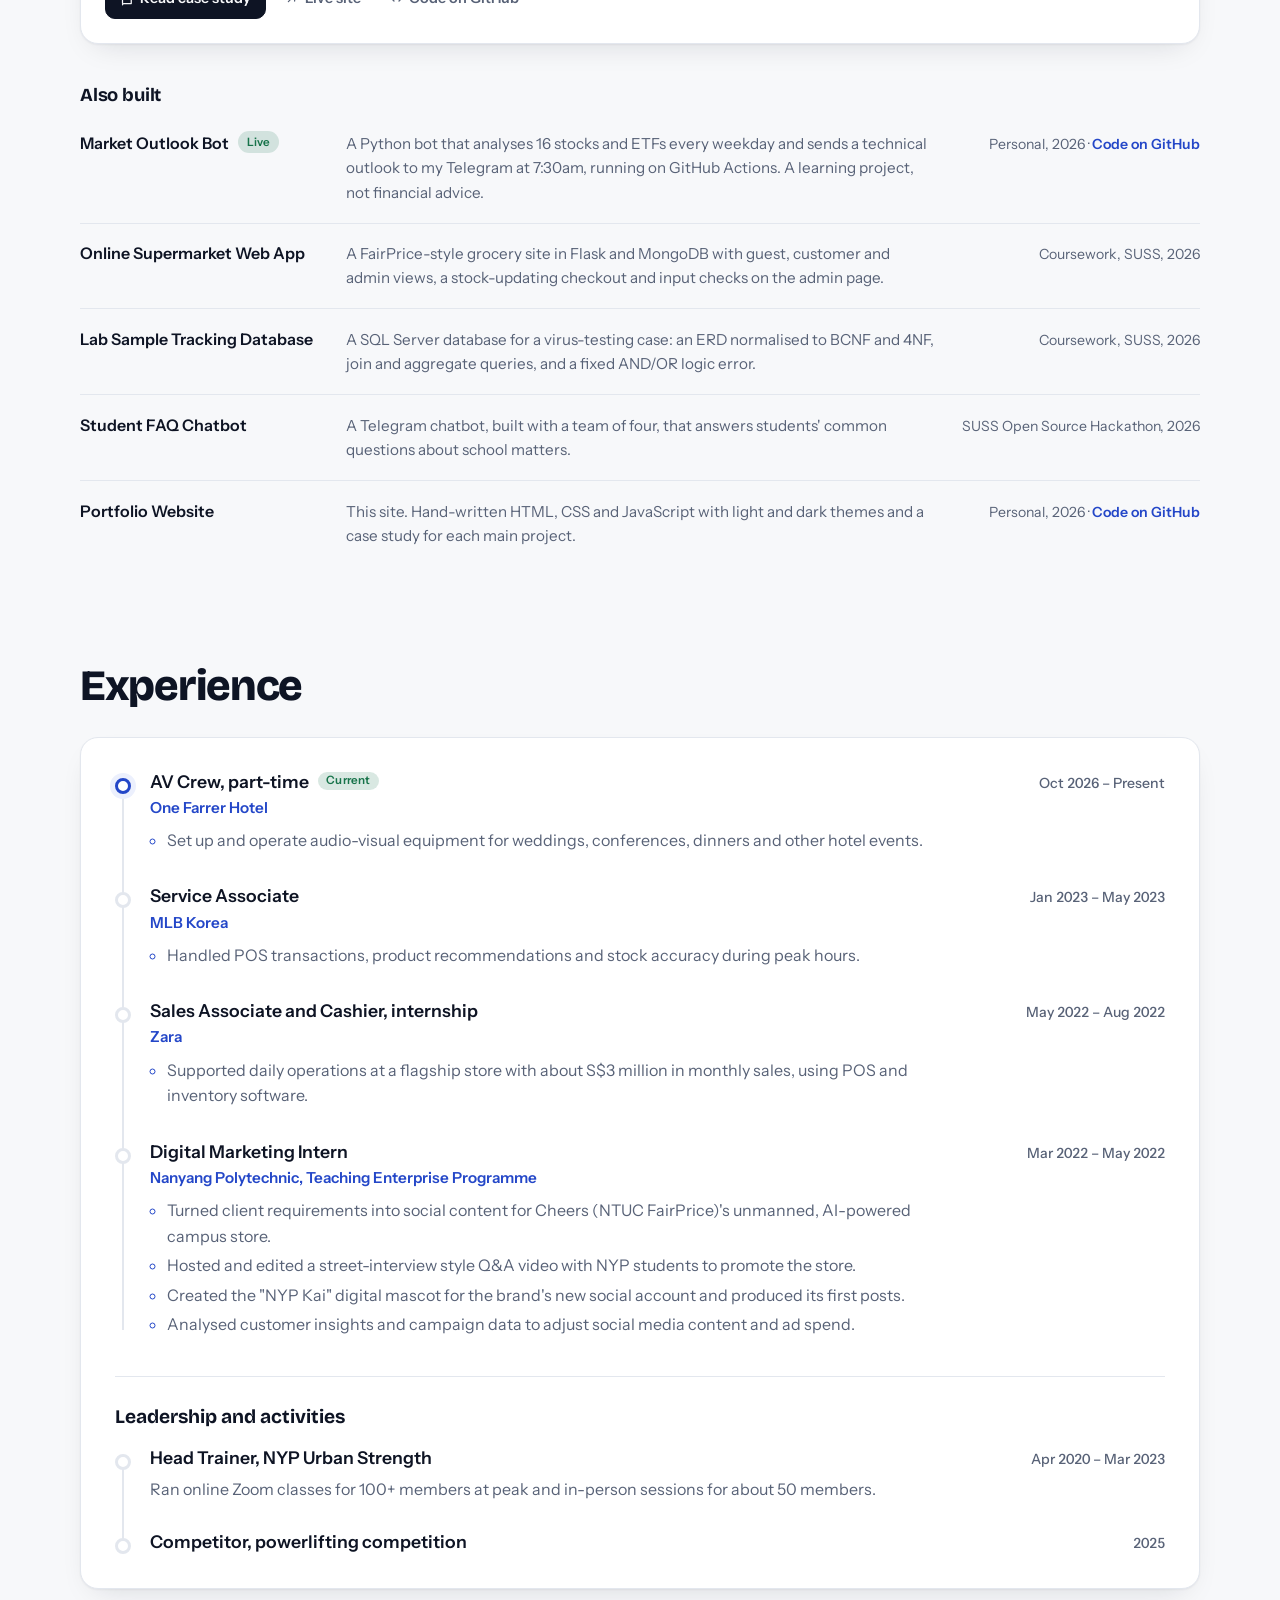
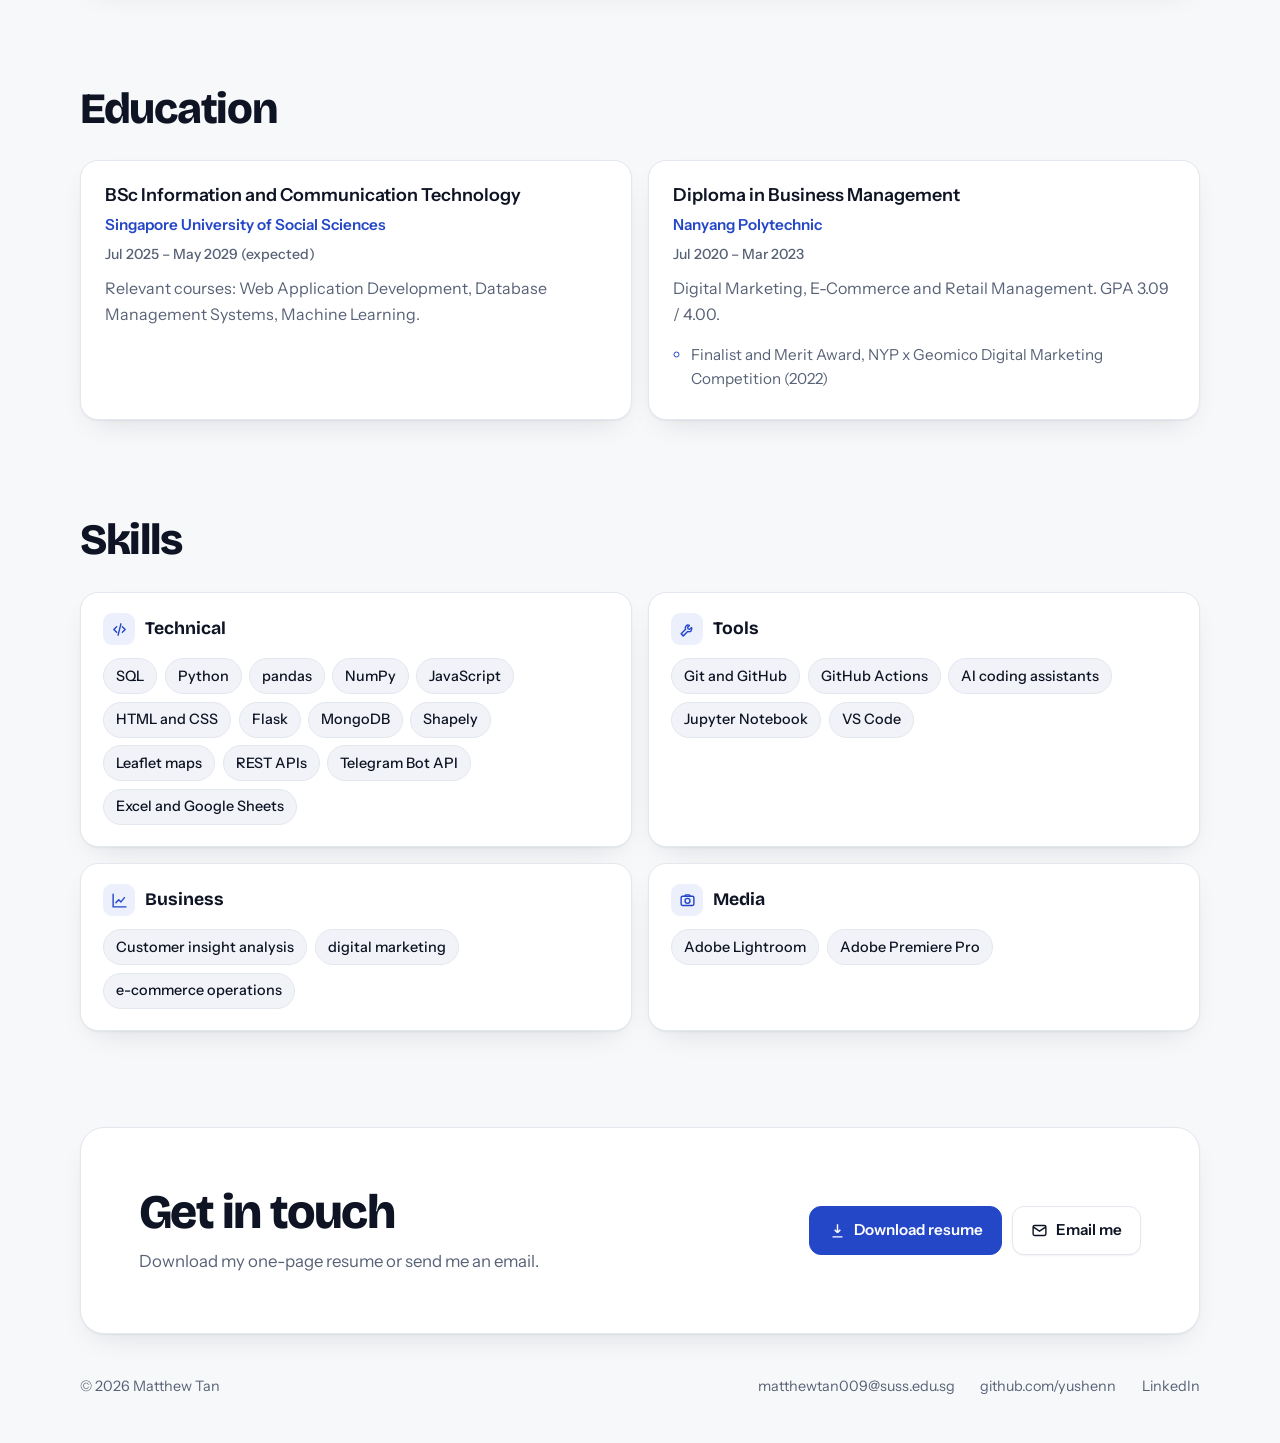
==== commit b783daaf: "Lead Projects with three case studies; name target roles - Repwise, Timetable Planner and BTO Explor" ====
--- a/index.html
+++ b/index.html
@@ -4,9 +4,9 @@
 <meta charset="UTF-8">
 <meta name="viewport" content="width=device-width, initial-scale=1, viewport-fit=cover">
 <title>Matthew Tan | ICT Undergraduate Portfolio</title>
-<meta name="description" content="Matthew Tan, ICT undergraduate at SUSS seeking a 2027 internship in the tech industry. Projects, experience and resume.">
+<meta name="description" content="Matthew Tan, ICT undergraduate at SUSS seeking a 2027 internship in product, business analysis or IT consulting. Projects, experience and resume.">
 <meta property="og:title" content="Matthew Tan | ICT Undergraduate Portfolio">
-<meta property="og:description" content="ICT undergraduate at SUSS seeking a 2027 internship. Projects, experience and resume.">
+<meta property="og:description" content="ICT undergraduate at SUSS seeking a 2027 internship in product, business analysis or IT consulting. Projects, experience and resume.">
 <meta property="og:type" content="website">
 <meta property="og:url" content="https://yushenn.github.io/matthew-os/">
 <meta name="theme-color" content="#F7F8FA" media="(prefers-color-scheme: light)">
@@ -152,11 +152,6 @@
 .card.wide{grid-column:1 / -1;display:grid;grid-template-columns:1fr 1fr;gap:1.6rem;align-items:start}
 .card.wide > div{display:flex;flex-direction:column;gap:.55rem}
 .card.wide ul{margin-top:.2rem}
-.stack{display:grid;grid-template-columns:repeat(3,1fr);gap:.5rem;margin:.5rem 0 .1rem}
-.stack div{padding:.6rem .75rem;border-radius:12px;background:var(--surface);border:1px solid var(--line)}
-.stack dt{font-size:.7rem;font-weight:700;letter-spacing:.08em;text-transform:uppercase;color:var(--blue)}
-.stack dd{margin:.15rem 0 0;font-size:.86rem;font-weight:600;line-height:1.35}
-@media (max-width:520px){.stack{grid-template-columns:1fr}}
 .featured .info{display:flex;flex-direction:column;gap:.6rem}
 .featured h3{font-size:clamp(1.6rem,3.2vw,2.1rem);font-weight:800;letter-spacing:-.02em}
 .phone{justify-self:center;width:280px;height:560px;border-radius:44px;padding:10px;background:#0E1012;box-shadow:0 0 0 2px #2A2D33,0 40px 80px -30px rgba(14,20,36,.55);position:relative}
@@ -173,6 +168,19 @@
 .row-links a:hover{border-color:var(--blue)}
 .row-links a:first-child:hover{background:var(--blue);border-color:var(--blue);color:var(--on-blue)}
 .row-links svg{width:15px;height:15px}
+.row-links a:not(:first-child){background:none;border-color:transparent;color:var(--muted);padding-inline:.5rem}
+.row-links a:not(:first-child):hover{color:var(--ink);border-color:transparent}
+.also{margin-top:2.6rem}
+.also-title{font-size:1.15rem;font-weight:700;letter-spacing:-.01em;margin-bottom:.4rem}
+.also ul{list-style:none;margin:0;padding:0}
+.also li{display:grid;grid-template-columns:15rem 1fr 15rem;gap:.4rem 1.6rem;align-items:baseline;padding:1.1rem 0;border-bottom:1px solid var(--line)}
+.also li:last-child{border-bottom:0}
+.also h4{margin:0;font-family:var(--body);font-size:1rem;font-weight:600}
+.also p{color:var(--muted);font-size:.95rem;max-width:62ch}
+.also-meta{color:var(--muted);font-size:.88rem;text-align:right}
+.also-meta a{color:var(--blue);font-weight:600;text-decoration:none}
+.also-meta a:hover{text-decoration:underline}
+@media (max-width:860px){.also li{grid-template-columns:1fr}.also-meta{text-align:left}}
 
 /* ---------- timeline (experience) ---------- */
 .timeline{list-style:none;margin:0;padding:0;position:relative}
@@ -295,7 +303,7 @@
         <div class="status"><span class="dot" aria-hidden="true"></span>Open to internships in 2027</div>
         <h1>Matthew Tan</h1>
         <p class="role">ICT undergraduate, Singapore University of Social Sciences</p>
-        <p class="lead">I combine a business and digital marketing background with hands-on web and database work, and I'm looking for a 2027 internship in the tech industry.</p>
+        <p class="lead">I combine a business and digital marketing background with hands-on web and database work, and I'm looking for a 2027 internship in product, business analysis or IT consulting.</p>
         <div class="actions">
           <a class="btn btn-primary" href="mailto:matthewtan009@suss.edu.sg">
             <svg viewBox="0 0 24 24" fill="none" stroke="currentColor" stroke-width="2" aria-hidden="true"><rect x="3" y="5" width="18" height="14" rx="2"/><path d="m3 7 9 6 9-6"/></svg>Email me</a>
@@ -314,8 +322,8 @@
 
     <dl class="glance reveal" aria-label="At a glance">
       <div><dt>Studying</dt><dd>Year 2, BSc ICT</dd></div>
-      <div><dt>Looking for</dt><dd>2027 internship</dd></div>
-      <div><dt>Interested in</dt><dd>Tech industry</dd></div>
+      <div><dt>Roles</dt><dd>Product, business analysis</dd></div>
+      <div><dt>Available</dt><dd>2027 internship</dd></div>
       <div><dt>Based in</dt><dd>Singapore</dd></div>
     </dl>
 
@@ -337,7 +345,7 @@
       <p>I'm a Year 2 Information and Communication Technology undergraduate at SUSS, with a diploma in business, digital marketing and e-commerce from Nanyang Polytechnic.</p>
       <p>I've analysed customer and campaign data in a digital marketing internship, served customers in high-volume retail, and built a web application and a relational database in coursework. Today I study alongside a part-time role on the AV crew at One Farrer Hotel.</p>
       <p>I use AI tools as an assistant in my schoolwork and when building my projects. They help me explore ideas, understand unfamiliar concepts and move faster, while I decide what to build, test every result and make sure I understand the code I ship.</p>
-      <p>I'm looking for an internship where I can learn from a real team and work on technology that people actually use.</p>
+      <p>I'm looking for an internship in product, business analysis or IT consulting, where I can learn from a real team and work on technology that people actually use.</p>
       <div class="strengths">
         <div><h3>Business meets tech</h3><p>A business diploma plus an ICT degree, so I can talk to both sides of a project.</p></div>
         <div><h3>User first</h3><p>Years of customer-facing work taught me to see a product from the side of the person using it.</p></div>
@@ -353,24 +361,17 @@
         <div class="info">
           <h3>Repwise<span class="pill live">Live</span></h3>
           <span class="card-when">Personal, 2026 – Present</span>
-          <p>A mobile-first workout tracker I built to keep all my training data in one place.</p>
+          <p>A mobile-first workout tracker I built to keep all my training data in one place, then grew into a full product with accounts and cloud sync.</p>
           <ul>
-            <li>Log sets, reps and weights, with a rest timer between sets</li>
             <li>Builds a training plan from your goal and schedule, and tells you when to add weight or reps</li>
             <li>Progress charts, a 12-week consistency calendar and automatic personal-record detection</li>
-            <li>90+ exercises with form cues, training splits and a supplement guide</li>
-            <li>Works offline, and an animated welcome screen lets you sign in or create an account to sync workouts between phone and laptop through the live API</li>
+            <li>Works offline, with optional sign-in that syncs workouts between phone and laptop through a Flask and MongoDB API, covered by 24 tests on every push</li>
           </ul>
-          <dl class="stack">
-            <div><dt>Front end</dt><dd>JavaScript, installable PWA</dd></div>
-            <div><dt>Back end</dt><dd>Flask API, MongoDB</dd></div>
-            <div><dt>Quality</dt><dd>24 tests, run on every push</dd></div>
-          </dl>
           <div class="tags"><span class="tag">JavaScript</span><span class="tag">Python</span><span class="tag">Flask</span><span class="tag">MongoDB</span><span class="tag">REST API</span><span class="tag">PWA</span></div>
           <div class="row-links">
-            <a href="https://yushenn.github.io/Repwise/" target="_blank" rel="noopener"><svg viewBox="0 0 24 24" fill="none" stroke="currentColor" stroke-width="2" stroke-linecap="round" stroke-linejoin="round" aria-hidden="true"><path d="M7 17 17 7M8 7h9v9"/></svg>Open live app</a>
-            <a href="https://github.com/yushenn/Repwise" target="_blank" rel="noopener"><svg viewBox="0 0 24 24" fill="none" stroke="currentColor" stroke-width="2" stroke-linecap="round" stroke-linejoin="round" aria-hidden="true"><path d="m8 8-4 4 4 4M16 8l4 4-4 4"/></svg>View code</a>
             <a href="repwise.html"><svg viewBox="0 0 24 24" fill="none" stroke="currentColor" stroke-width="2" stroke-linecap="round" stroke-linejoin="round" aria-hidden="true"><path d="M4 19.5V6a2 2 0 0 1 2-2h12v16H6a2 2 0 0 0-2 2M8 8h6M8 12h6"/></svg>Read case study</a>
+            <a href="https://yushenn.github.io/Repwise/" target="_blank" rel="noopener"><svg viewBox="0 0 24 24" fill="none" stroke="currentColor" stroke-width="2" stroke-linecap="round" stroke-linejoin="round" aria-hidden="true"><path d="M7 17 17 7M8 7h9v9"/></svg>Live app</a>
+            <a href="https://github.com/yushenn/Repwise" target="_blank" rel="noopener"><svg viewBox="0 0 24 24" fill="none" stroke="currentColor" stroke-width="2" stroke-linecap="round" stroke-linejoin="round" aria-hidden="true"><path d="m8 8-4 4 4 4M16 8l4 4-4 4"/></svg>Code on GitHub</a>
           </div>
         </div>
         <div>
@@ -385,15 +386,14 @@
           <p>A web app that reads the official SUSS timetable PDFs in the browser and checks a semester plan for clashes on every real session date, including exams and overseas trips.</p>
           <div class="tags"><span class="tag">JavaScript</span><span class="tag">PDF.js</span><span class="tag">Search algorithm</span><span class="tag">GitHub Pages</span></div>
           <div class="row-links">
-            <a href="https://yushenn.github.io/eCR/" target="_blank" rel="noopener"><svg viewBox="0 0 24 24" fill="none" stroke="currentColor" stroke-width="2" stroke-linecap="round" stroke-linejoin="round" aria-hidden="true"><path d="M7 17 17 7M8 7h9v9"/></svg>Open live app</a>
-            <a href="https://github.com/yushenn/eCR" target="_blank" rel="noopener"><svg viewBox="0 0 24 24" fill="none" stroke="currentColor" stroke-width="2" stroke-linecap="round" stroke-linejoin="round" aria-hidden="true"><path d="m8 8-4 4 4 4M16 8l4 4-4 4"/></svg>View code</a>
             <a href="timetable-planner.html"><svg viewBox="0 0 24 24" fill="none" stroke="currentColor" stroke-width="2" stroke-linecap="round" stroke-linejoin="round" aria-hidden="true"><path d="M4 19.5V6a2 2 0 0 1 2-2h12v16H6a2 2 0 0 0-2 2M8 8h6M8 12h6"/></svg>Read case study</a>
+            <a href="https://yushenn.github.io/eCR/" target="_blank" rel="noopener"><svg viewBox="0 0 24 24" fill="none" stroke="currentColor" stroke-width="2" stroke-linecap="round" stroke-linejoin="round" aria-hidden="true"><path d="M7 17 17 7M8 7h9v9"/></svg>Live app</a>
+            <a href="https://github.com/yushenn/eCR" target="_blank" rel="noopener"><svg viewBox="0 0 24 24" fill="none" stroke="currentColor" stroke-width="2" stroke-linecap="round" stroke-linejoin="round" aria-hidden="true"><path d="m8 8-4 4 4 4M16 8l4 4-4 4"/></svg>Code on GitHub</a>
           </div>
         </div>
         <ul>
           <li>Reads 300+ page timetable PDFs with PDF.js, matching course codes, class groups, dates and times by their position on the page</li>
           <li>Suggests clash-free timetables with a depth-first search, ranked by fewest campus days, with options such as keeping weekdays free</li>
-          <li>Compares backup plans side by side, tracks SUSS Core progress and prerequisites, and exports a plan to your calendar (.ics)</li>
           <li>Nothing is uploaded: PDFs are parsed and plans are saved in the browser</li>
         </ul>
       </li>
@@ -401,81 +401,32 @@
         <div>
           <h3>BTO Explorer</h3>
           <span class="card-when">Personal, 2026</span>
-          <p>An independent map that helps young couples compare HDB towns from most to least expensive, then explore every HDB block: when it was completed and what flats there recently sold for, plus past BTO launch prices, MRT stations and hawker centres.</p>
+          <p>An independent map that helps young couples compare HDB towns from most to least expensive, then explore every HDB block: when it was completed and what flats there recently sold for.</p>
           <div class="tags"><span class="tag">Python</span><span class="tag">pandas</span><span class="tag">SQL</span><span class="tag">Shapely</span><span class="tag">Leaflet</span><span class="tag">JavaScript</span></div>
           <div class="row-links">
-            <a href="https://yushenn.github.io/bto-explorer/" target="_blank" rel="noopener"><svg viewBox="0 0 24 24" fill="none" stroke="currentColor" stroke-width="2" stroke-linecap="round" stroke-linejoin="round" aria-hidden="true"><path d="M7 17 17 7M8 7h9v9"/></svg>Open site</a>
-            <a href="https://github.com/yushenn/bto-explorer" target="_blank" rel="noopener"><svg viewBox="0 0 24 24" fill="none" stroke="currentColor" stroke-width="2" stroke-linecap="round" stroke-linejoin="round" aria-hidden="true"><path d="m8 8-4 4 4 4M16 8l4 4-4 4"/></svg>View code</a>
             <a href="bto-explorer.html"><svg viewBox="0 0 24 24" fill="none" stroke="currentColor" stroke-width="2" stroke-linecap="round" stroke-linejoin="round" aria-hidden="true"><path d="M4 19.5V6a2 2 0 0 1 2-2h12v16H6a2 2 0 0 0-2 2M8 8h6M8 12h6"/></svg>Read case study</a>
+            <a href="https://yushenn.github.io/bto-explorer/" target="_blank" rel="noopener"><svg viewBox="0 0 24 24" fill="none" stroke="currentColor" stroke-width="2" stroke-linecap="round" stroke-linejoin="round" aria-hidden="true"><path d="M7 17 17 7M8 7h9v9"/></svg>Live site</a>
+            <a href="https://github.com/yushenn/bto-explorer" target="_blank" rel="noopener"><svg viewBox="0 0 24 24" fill="none" stroke="currentColor" stroke-width="2" stroke-linecap="round" stroke-linejoin="round" aria-hidden="true"><path d="m8 8-4 4 4 4M16 8l4 4-4 4"/></svg>Code on GitHub</a>
           </div>
         </div>
         <ul>
           <li>Combined ten official datasets (HDB, URA, LTA, NEA, MOE, MOH, NParks) into one map, with town price medians calculated in SQL using window functions</li>
-          <li>Placed 10,802 HDB blocks on the map by joining two HDB datasets that share no ID, matching streets by their block numbers, and checked a sample against OneMap's official addresses</li>
-          <li>Click any block to see its completion year, lease left, recent resale prices, nearest MRT station, and the schools, clinics, parks and hawker centres within 1 km</li>
+          <li>Placed 10,802 HDB blocks on the map by joining two HDB datasets that share no ID, matching streets by their block numbers</li>
           <li>A budget mode shows where a typical resale flat fits, and where only a recent BTO launch fits</li>
-          <li>Updates itself every month with a GitHub Actions workflow that downloads the latest data and republishes the site</li>
         </ul>
       </li>
-      <li class="card wide reveal">
-        <div>
-          <h3>Market Outlook Bot<span class="pill live">Live</span></h3>
-          <span class="card-when">Personal, 2026</span>
-          <p>A Python bot that analyses 16 stocks and ETFs every weekday and sends a technical outlook to my Telegram at 7:30am, Singapore time. It applies fixed rules to past prices, so it is a learning project, not financial advice.</p>
-          <div class="tags"><span class="tag">Python</span><span class="tag">pandas</span><span class="tag">NumPy</span><span class="tag">yfinance</span><span class="tag">Telegram Bot API</span><span class="tag">GitHub Actions</span></div>
-          <div class="row-links">
-            <a href="https://github.com/yushenn/market-outlook-bot" target="_blank" rel="noopener"><svg viewBox="0 0 24 24" fill="none" stroke="currentColor" stroke-width="2" stroke-linecap="round" stroke-linejoin="round" aria-hidden="true"><path d="m8 8-4 4 4 4M16 8l4 4-4 4"/></svg>View code</a>
-          </div>
-        </div>
-        <ul>
-          <li>Works out each ticker's trend from its 50 and 200-day moving averages, with RSI, ATR and volume against the 50-day average</li>
-          <li>Finds support and resistance zones by clustering past swing highs and lows, then labels each ticker Buy zone, Watch, Hold or Avoid with an entry range, stop, target and reward-to-risk</li>
-          <li>Checks the wider market first (S&amp;P 500, VIX, US dollar and 10-year yield) and tests its own rule on each ticker's history: how often the price was higher 60 trading days later</li>
-          <li>Runs on a schedule with GitHub Actions, sends the summary through the Telegram Bot API, and saves an HTML report and a CSV log of every signal to the repo</li>
-        </ul>
-      </li>
-      <li class="card reveal">
-        <h3>Online Supermarket Web App</h3>
-        <span class="card-when">Web Application Development, SUSS, Jul – Oct 2026</span>
-        <p>A FairPrice-style grocery website built on an MVC structure.</p>
-        <ul>
-          <li>Guest, customer and admin views with category filters, a cart, stock-updating checkout, order history and reviews</li>
-          <li>Admin page for updating each product's price, stock and description, with input checks that block invalid entries</li>
-        </ul>
-        <span class="spacer"></span>
-        <div class="tags"><span class="tag">Python</span><span class="tag">Flask</span><span class="tag">MongoDB</span><span class="tag">Jinja</span><span class="tag">Bootstrap 5</span></div>
-      </li>
-      <li class="card reveal">
-        <h3>Lab Sample Tracking Database</h3>
-        <span class="card-when">Database Management Systems, SUSS, Jul – Oct 2026</span>
-        <p>A relational database for a virus-testing case, from data model to working queries.</p>
-        <ul>
-          <li>Turned the case into an ERD and normalised it to BCNF and 4NF using functional and multivalued dependencies</li>
-          <li>Built SQL Server tables with key constraints and wrote join and aggregate queries, such as average preprocessing steps per lab</li>
-          <li>Found and fixed an AND/OR logic error in a faulty query</li>
-        </ul>
-        <span class="spacer"></span>
-        <div class="tags"><span class="tag">SQL Server</span><span class="tag">ER modelling</span><span class="tag">Normalisation</span></div>
-      </li>
-      <li class="card reveal">
-        <h3>Student FAQ Chatbot</h3>
-        <span class="card-when">SUSS Open Source Hackathon, 2026</span>
-        <p>A Telegram chatbot, built with a team of four, that answers students' common questions about school matters.</p>
-        <span class="spacer"></span>
-        <div class="tags"><span class="tag">Telegram bot</span><span class="tag">Teamwork</span></div>
-      </li>
-      <li class="card reveal">
-        <h3>Portfolio Website</h3>
-        <span class="card-when">Personal, 2026</span>
-        <p>This site. Hand-written HTML, CSS and JavaScript with no framework: light and dark themes, a case study for each main project, and a layout that works on phones.</p>
-        <span class="spacer"></span>
-        <div class="tags"><span class="tag">HTML</span><span class="tag">CSS</span><span class="tag">JavaScript</span><span class="tag">GitHub Pages</span></div>
-        <div class="row-links">
-          <a href="https://yushenn.github.io/matthew-os" target="_blank" rel="noopener"><svg viewBox="0 0 24 24" fill="none" stroke="currentColor" stroke-width="2" stroke-linecap="round" stroke-linejoin="round" aria-hidden="true"><path d="M7 17 17 7M8 7h9v9"/></svg>Open live site</a>
-          <a href="https://github.com/yushenn/matthew-os" target="_blank" rel="noopener"><svg viewBox="0 0 24 24" fill="none" stroke="currentColor" stroke-width="2" stroke-linecap="round" stroke-linejoin="round" aria-hidden="true"><path d="m8 8-4 4 4 4M16 8l4 4-4 4"/></svg>View code</a>
-        </div>
-      </li>
     </ul>
+
+    <div class="also reveal">
+      <h3 class="also-title">Also built</h3>
+      <ul>
+        <li><h4>Market Outlook Bot<span class="pill live">Live</span></h4><p>A Python bot that analyses 16 stocks and ETFs every weekday and sends a technical outlook to my Telegram at 7:30am, running on GitHub Actions. A learning project, not financial advice.</p><span class="also-meta">Personal, 2026 · <a href="https://github.com/yushenn/market-outlook-bot" target="_blank" rel="noopener">Code on GitHub</a></span></li>
+        <li><h4>Online Supermarket Web App</h4><p>A FairPrice-style grocery site in Flask and MongoDB with guest, customer and admin views, a stock-updating checkout and input checks on the admin page.</p><span class="also-meta">Coursework, SUSS, 2026</span></li>
+        <li><h4>Lab Sample Tracking Database</h4><p>A SQL Server database for a virus-testing case: an ERD normalised to BCNF and 4NF, join and aggregate queries, and a fixed AND/OR logic error.</p><span class="also-meta">Coursework, SUSS, 2026</span></li>
+        <li><h4>Student FAQ Chatbot</h4><p>A Telegram chatbot, built with a team of four, that answers students' common questions about school matters.</p><span class="also-meta">SUSS Open Source Hackathon, 2026</span></li>
+        <li><h4>Portfolio Website</h4><p>This site. Hand-written HTML, CSS and JavaScript with light and dark themes and a case study for each main project.</p><span class="also-meta">Personal, 2026 · <a href="https://github.com/yushenn/matthew-os" target="_blank" rel="noopener">Code on GitHub</a></span></li>
+      </ul>
+    </div>
   </section>
 
   <section class="section wrap" id="experience">
@@ -563,7 +514,7 @@
     <div class="contact reveal">
       <div>
         <h2>Get in touch</h2>
-        <p>I'm looking for a 2027 internship. Download my one-page resume or send me an email.</p>
+        <p>Download my one-page resume or send me an email.</p>
       </div>
       <div class="actions">
         <a class="btn btn-primary" href="Tan_Yu_Shen_Matthew_Resume_v2.pdf" target="_blank" rel="noopener">
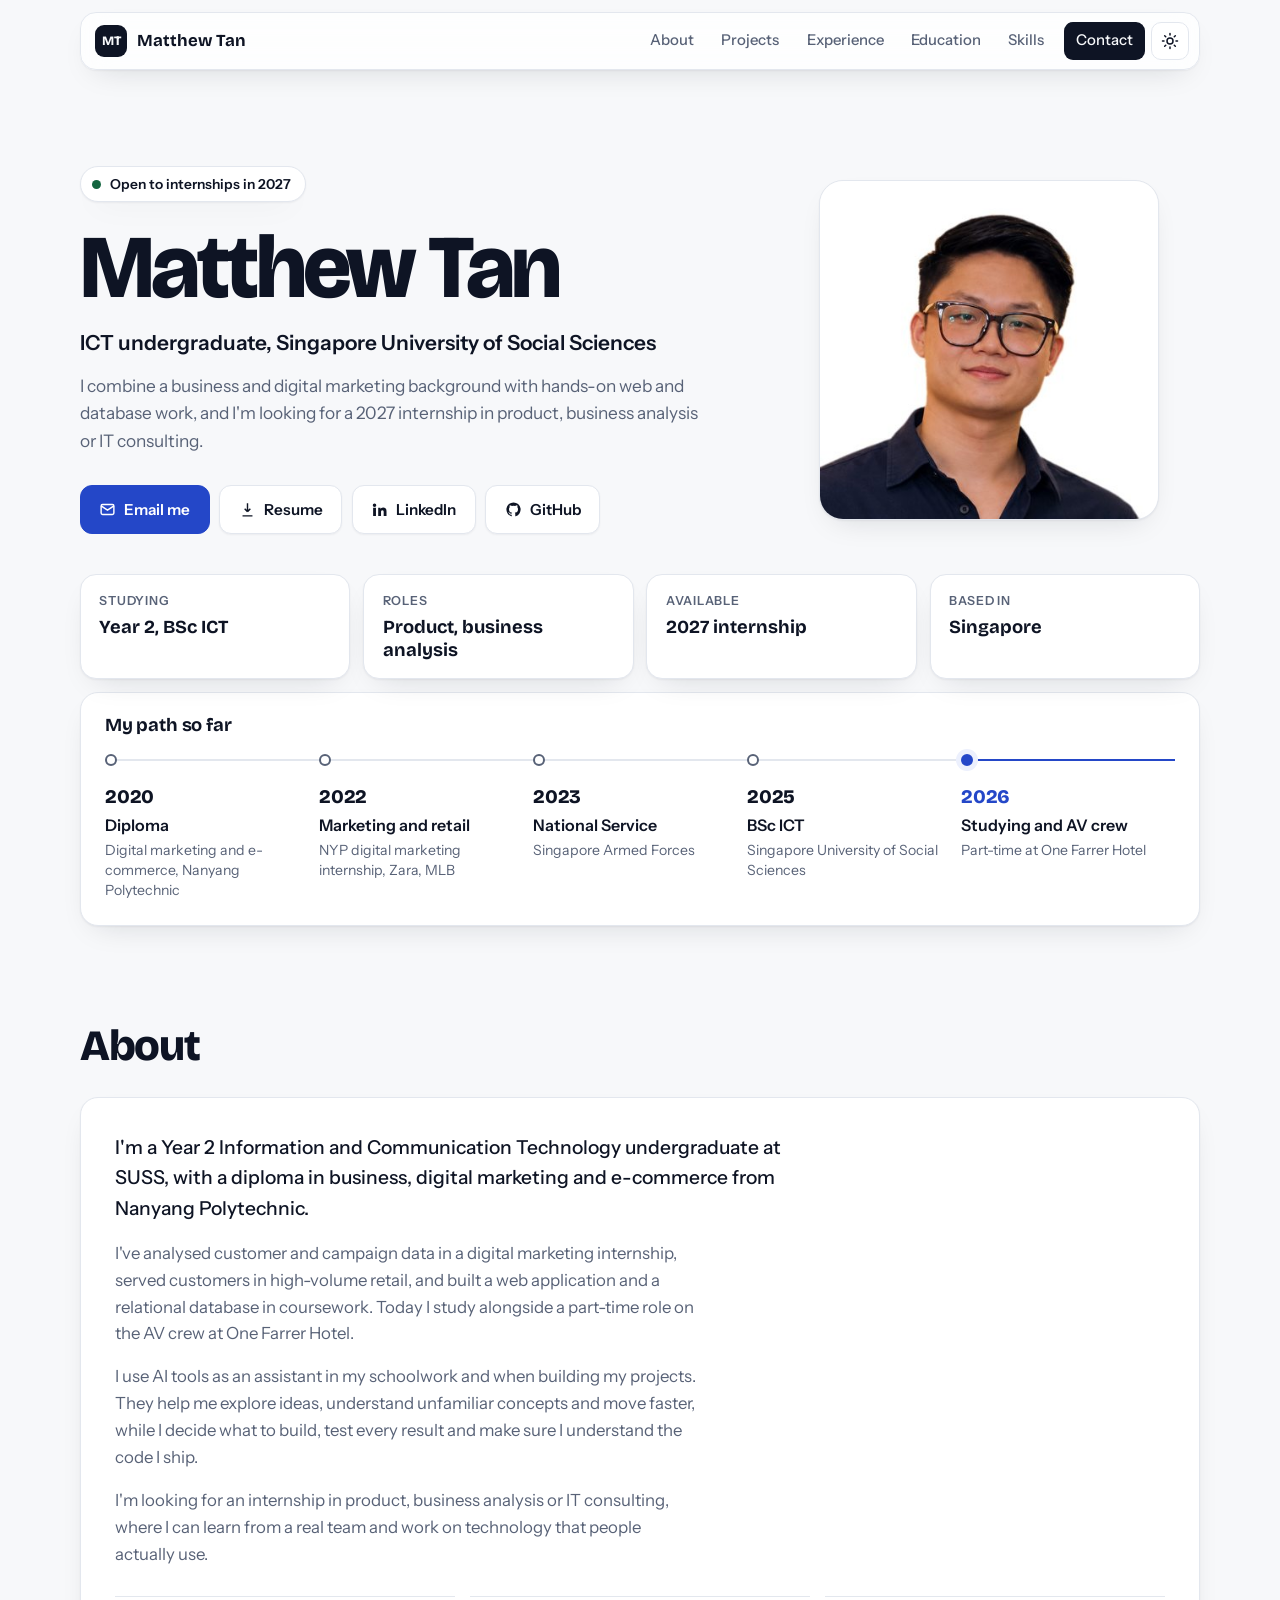
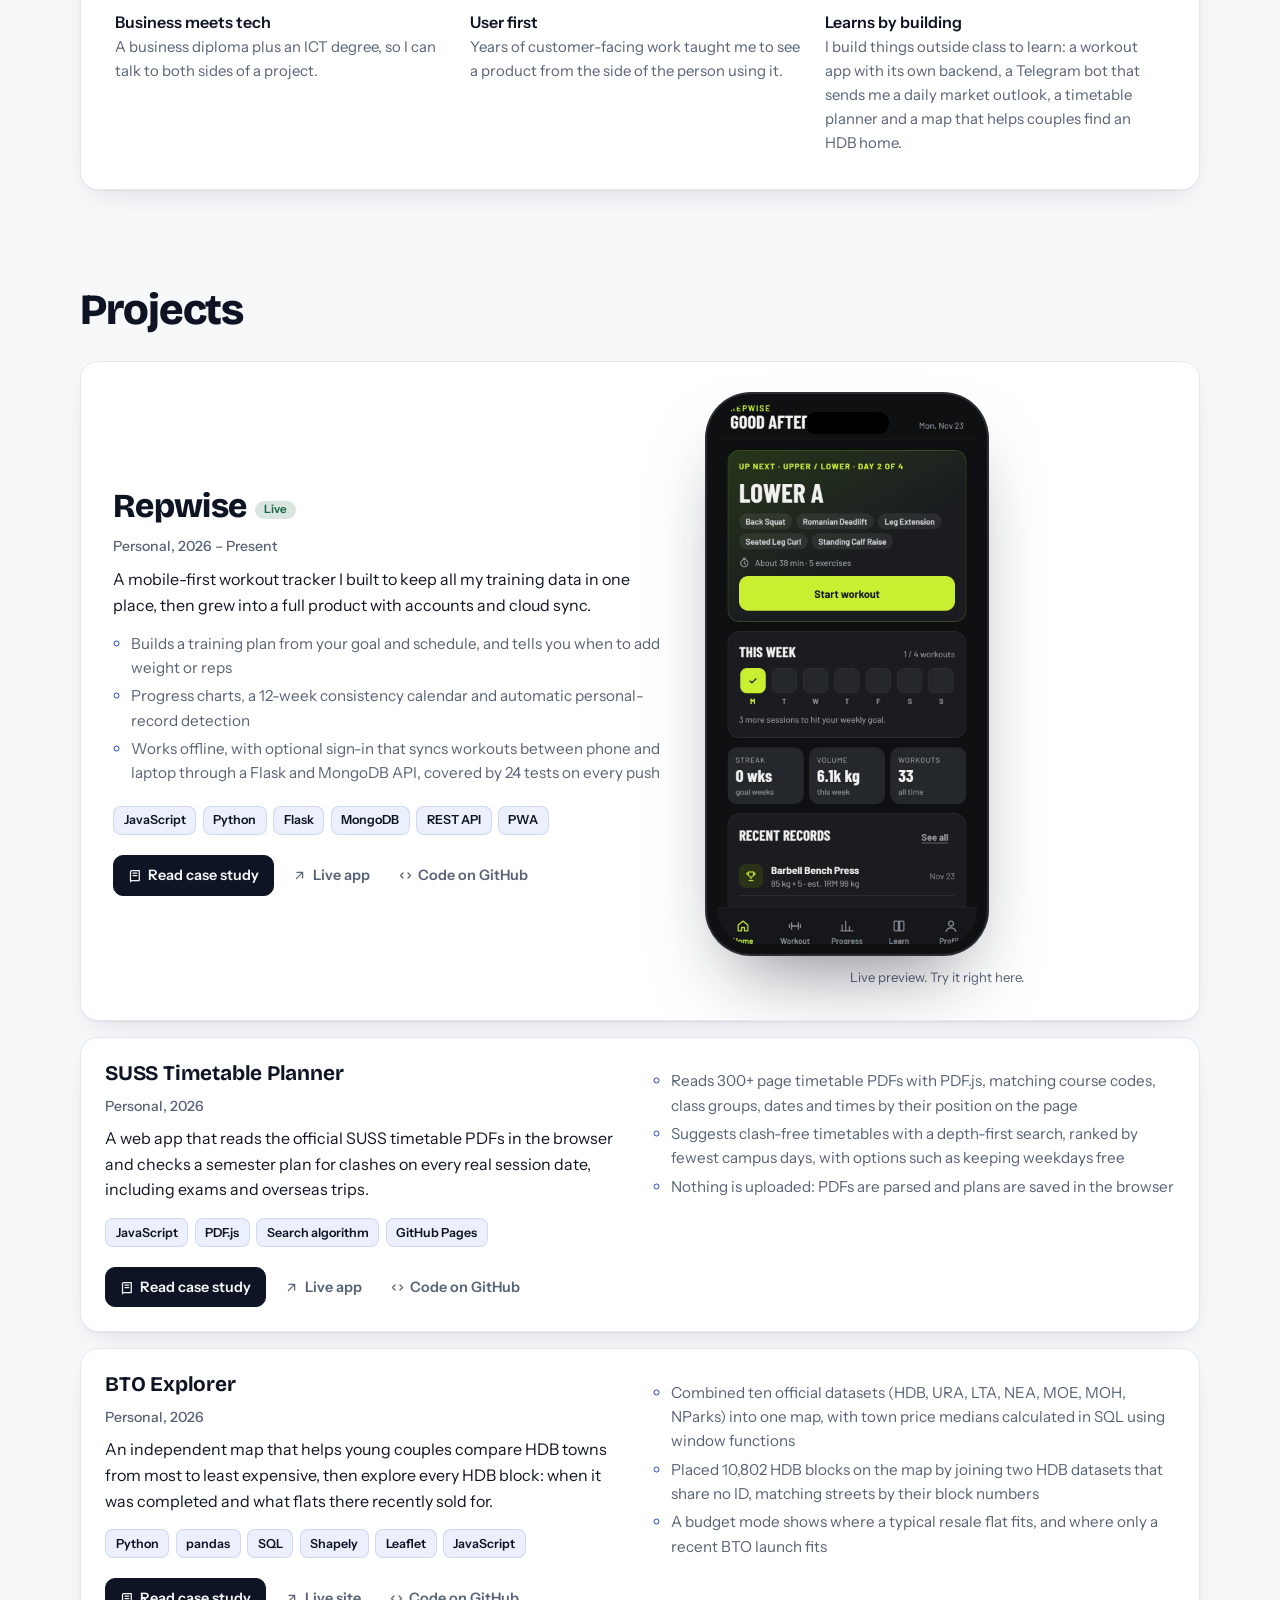
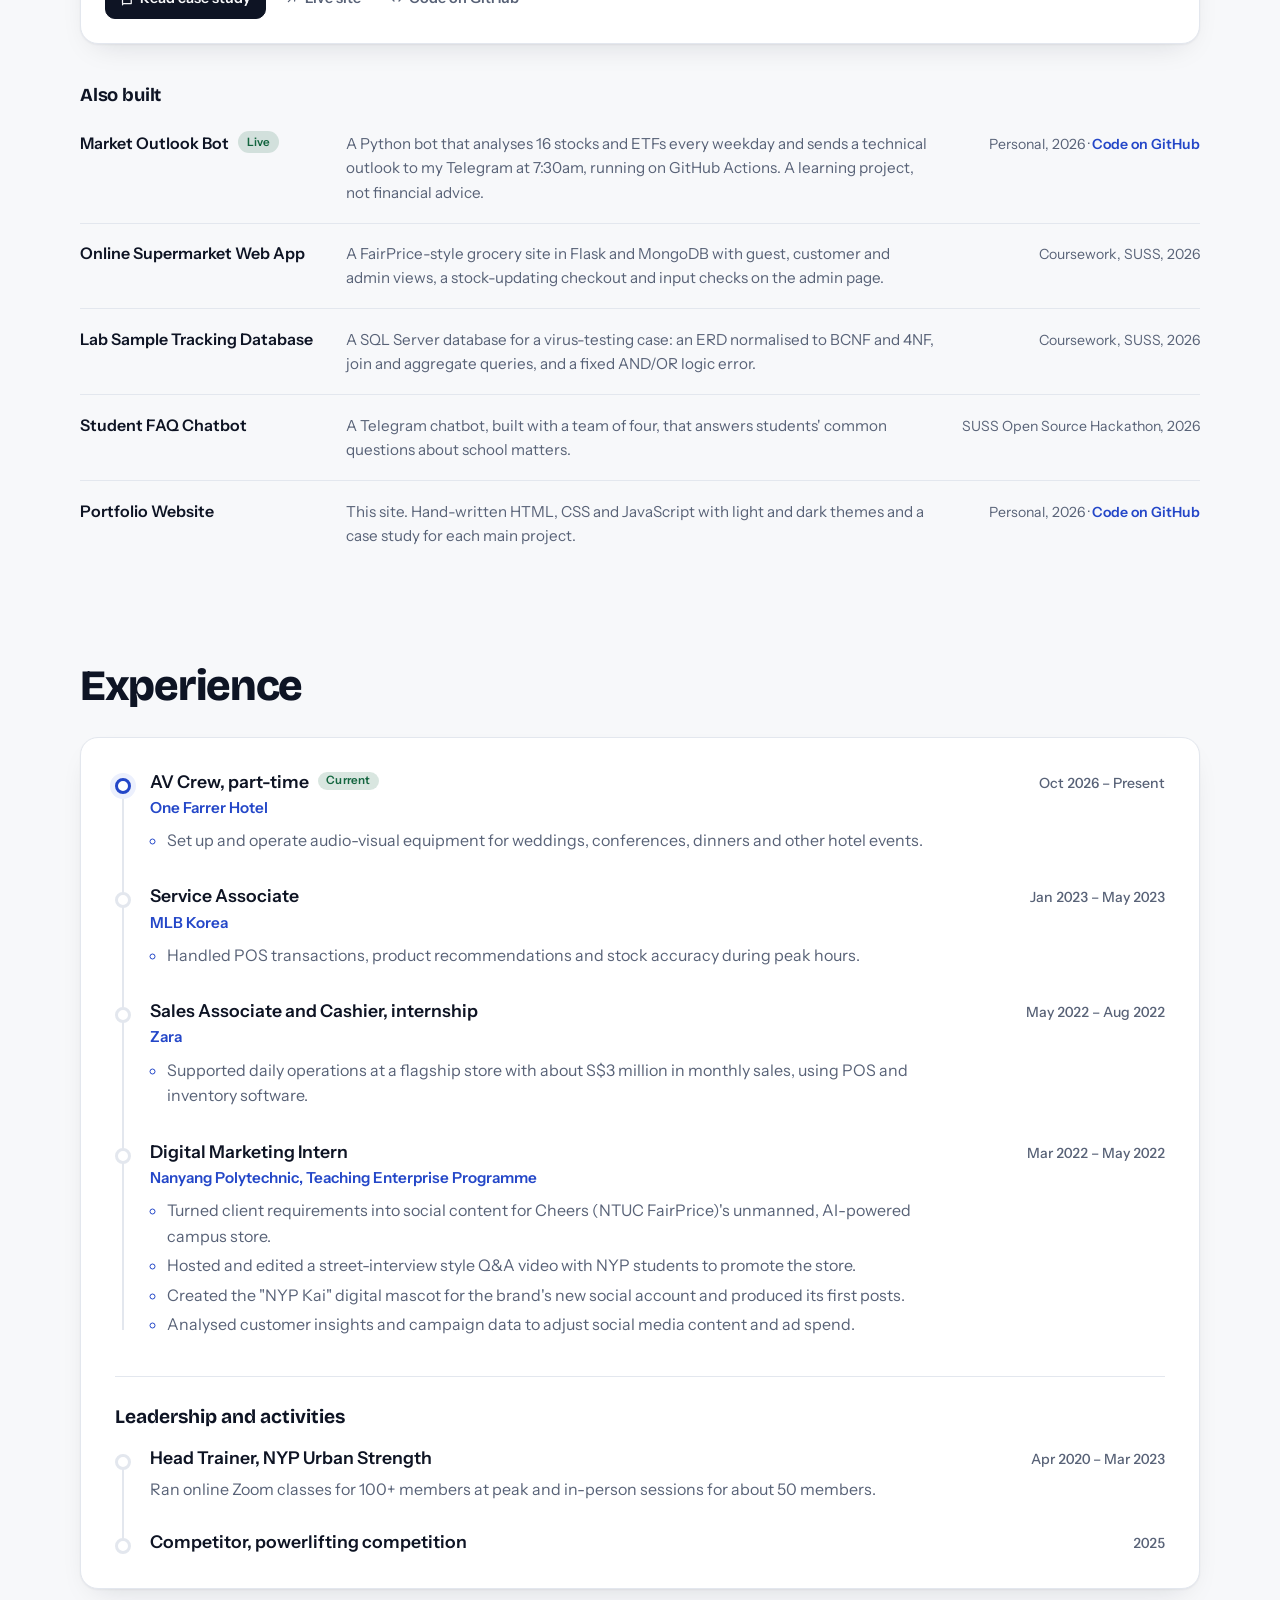
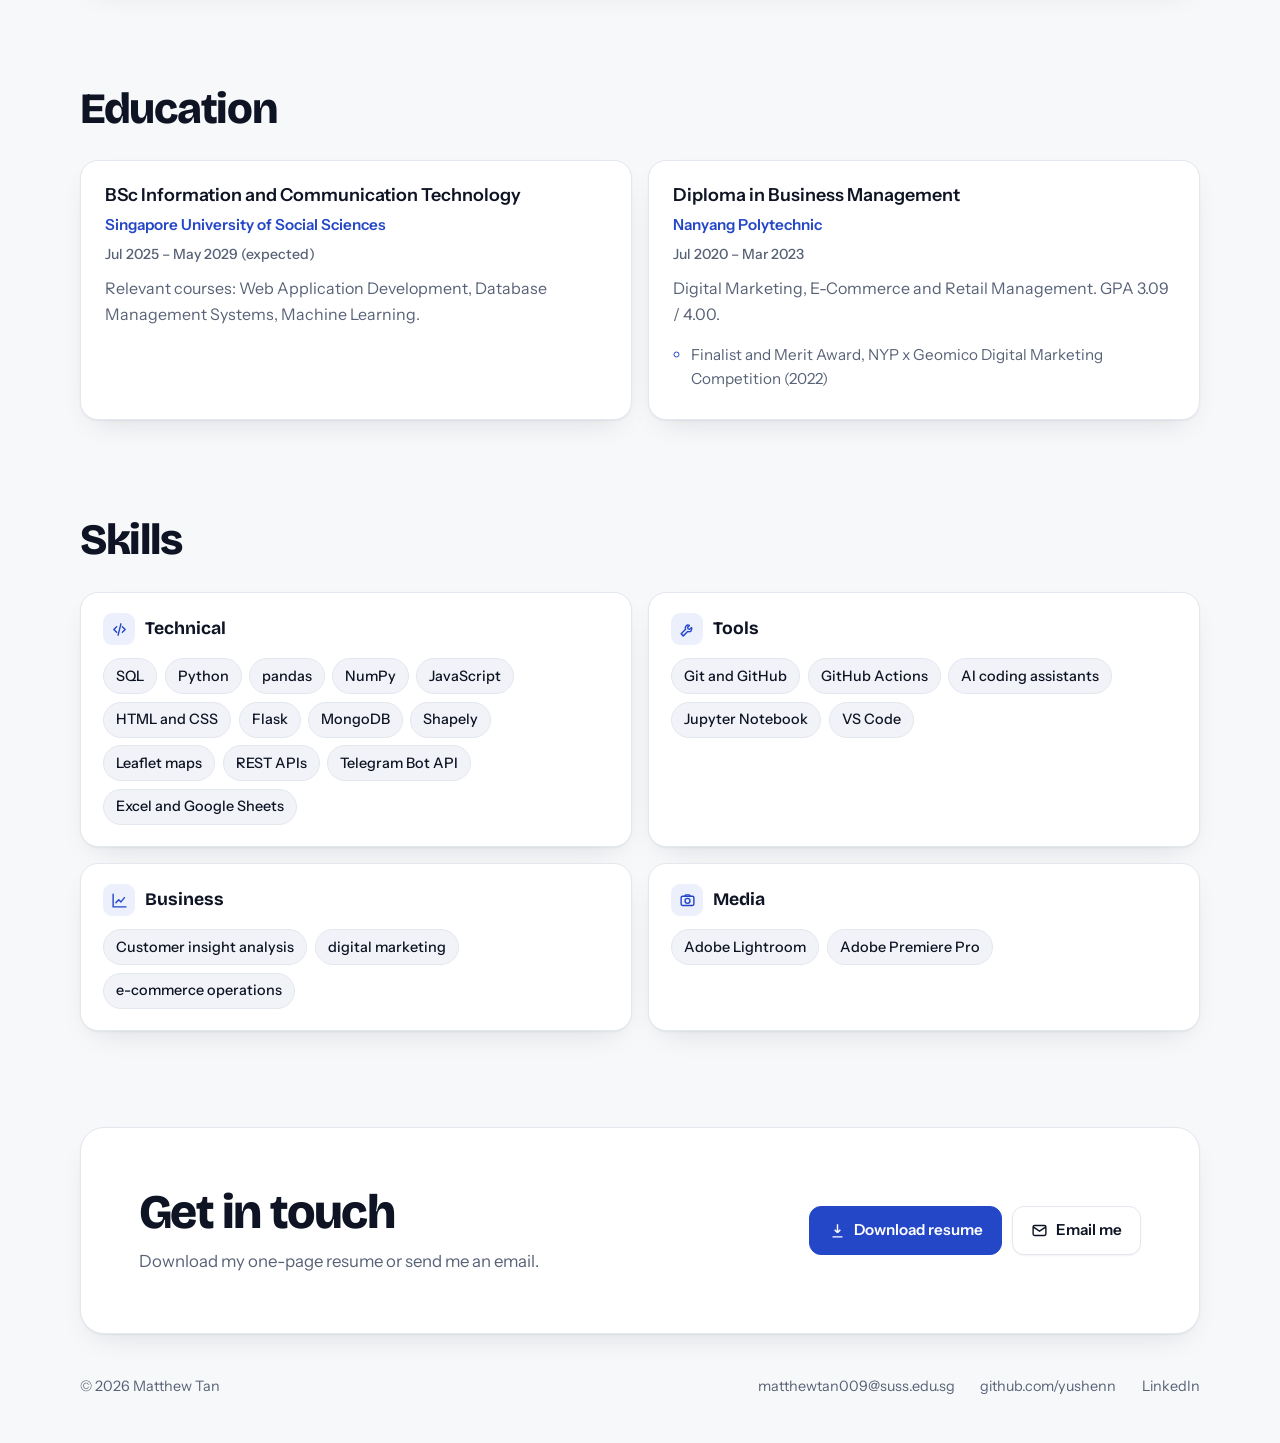
==== commit d113de15: "Darken light-theme green so the Live pill passes contrast on the page background Co-Authored-By: Cla" ====
--- a/index.html
+++ b/index.html
@@ -25,7 +25,7 @@
 <style>
 :root{
   --paper:#F7F8FA; --surface:#FFFFFF; --surface-2:#F1F3F8; --ink:#0E1424; --muted:#586277; --line:#E3E7EE;
-  --blue:#2447C8; --violet:#6B4EFF; --blue-soft:#ECF0FD; --green:#17734A; --on-blue:#FFFFFF;
+  --blue:#2447C8; --violet:#6B4EFF; --blue-soft:#ECF0FD; --green:#13653F; --on-blue:#FFFFFF;
   --shadow:0 1px 2px rgba(14,20,36,.05),0 12px 32px -16px rgba(14,20,36,.18);
   --shadow-lg:0 2px 4px rgba(14,20,36,.04),0 30px 60px -24px rgba(14,20,36,.2);
   --glow:rgba(36,71,200,.10);
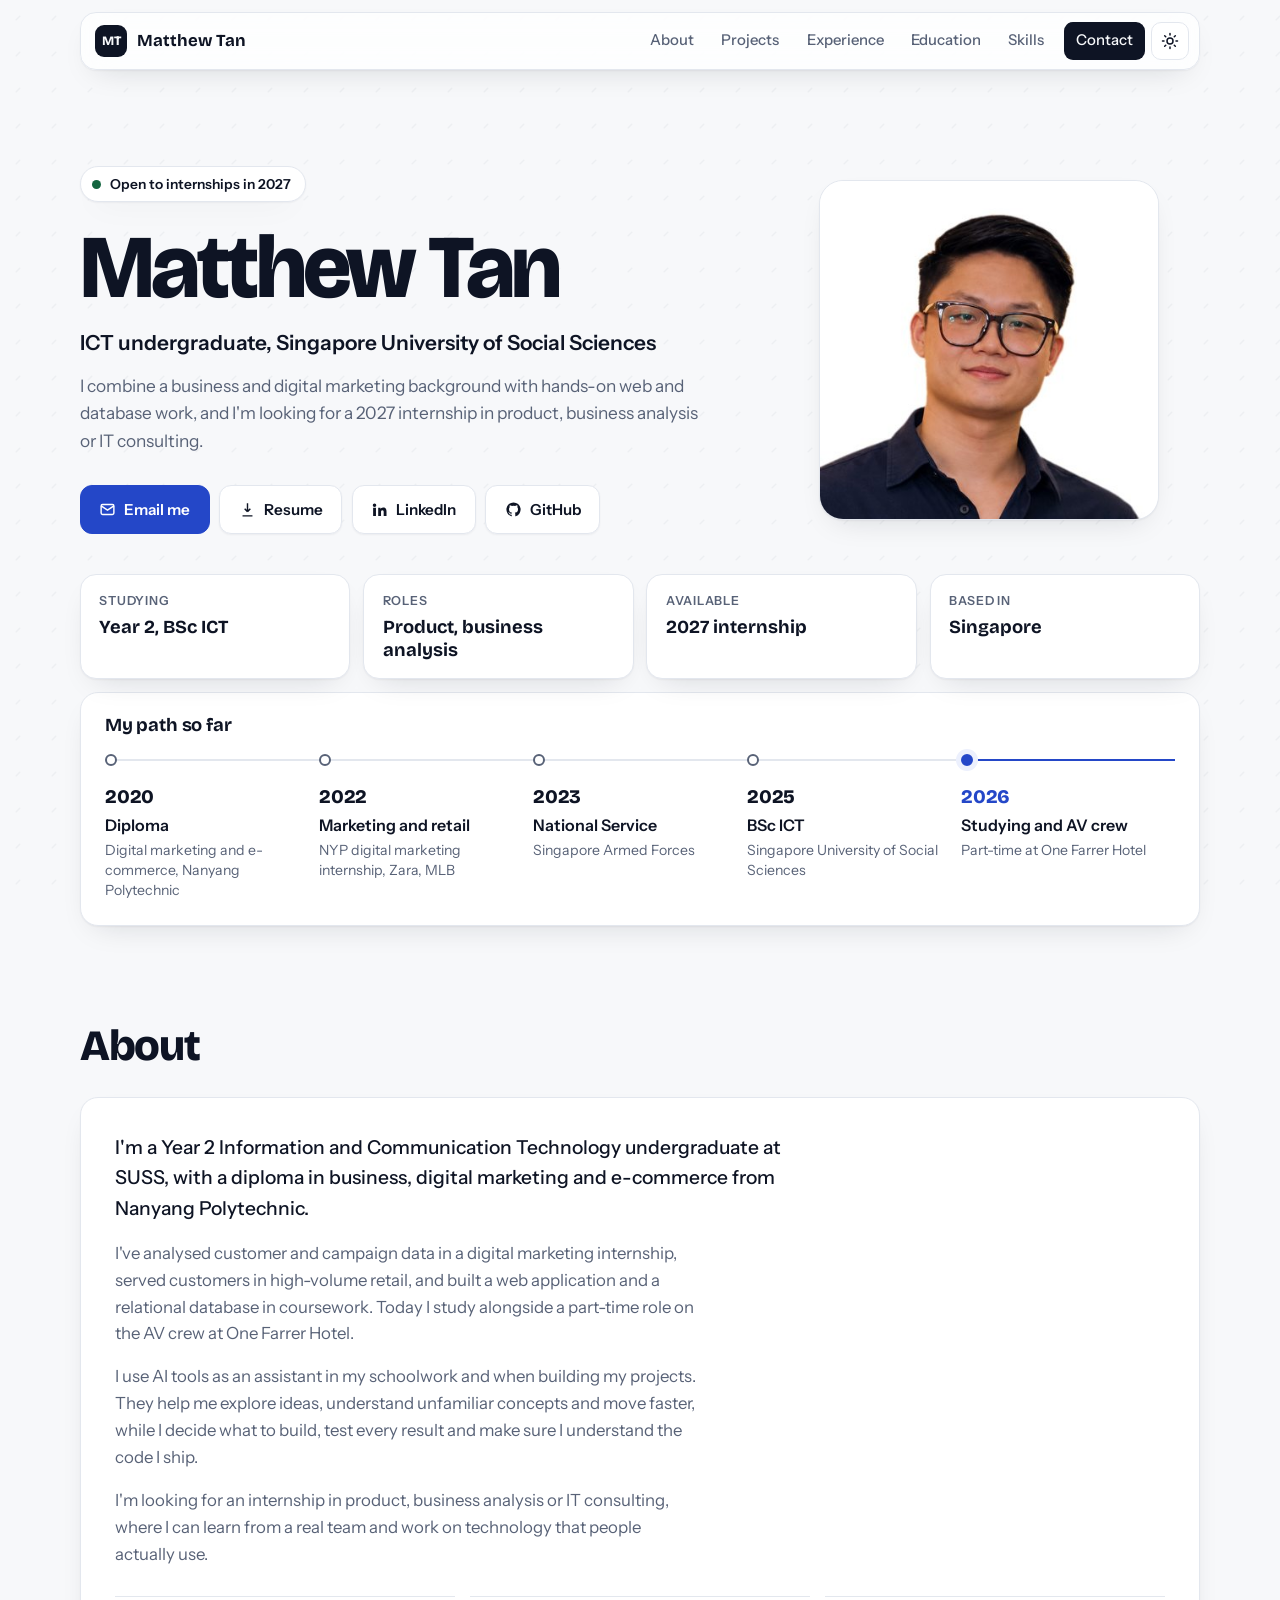
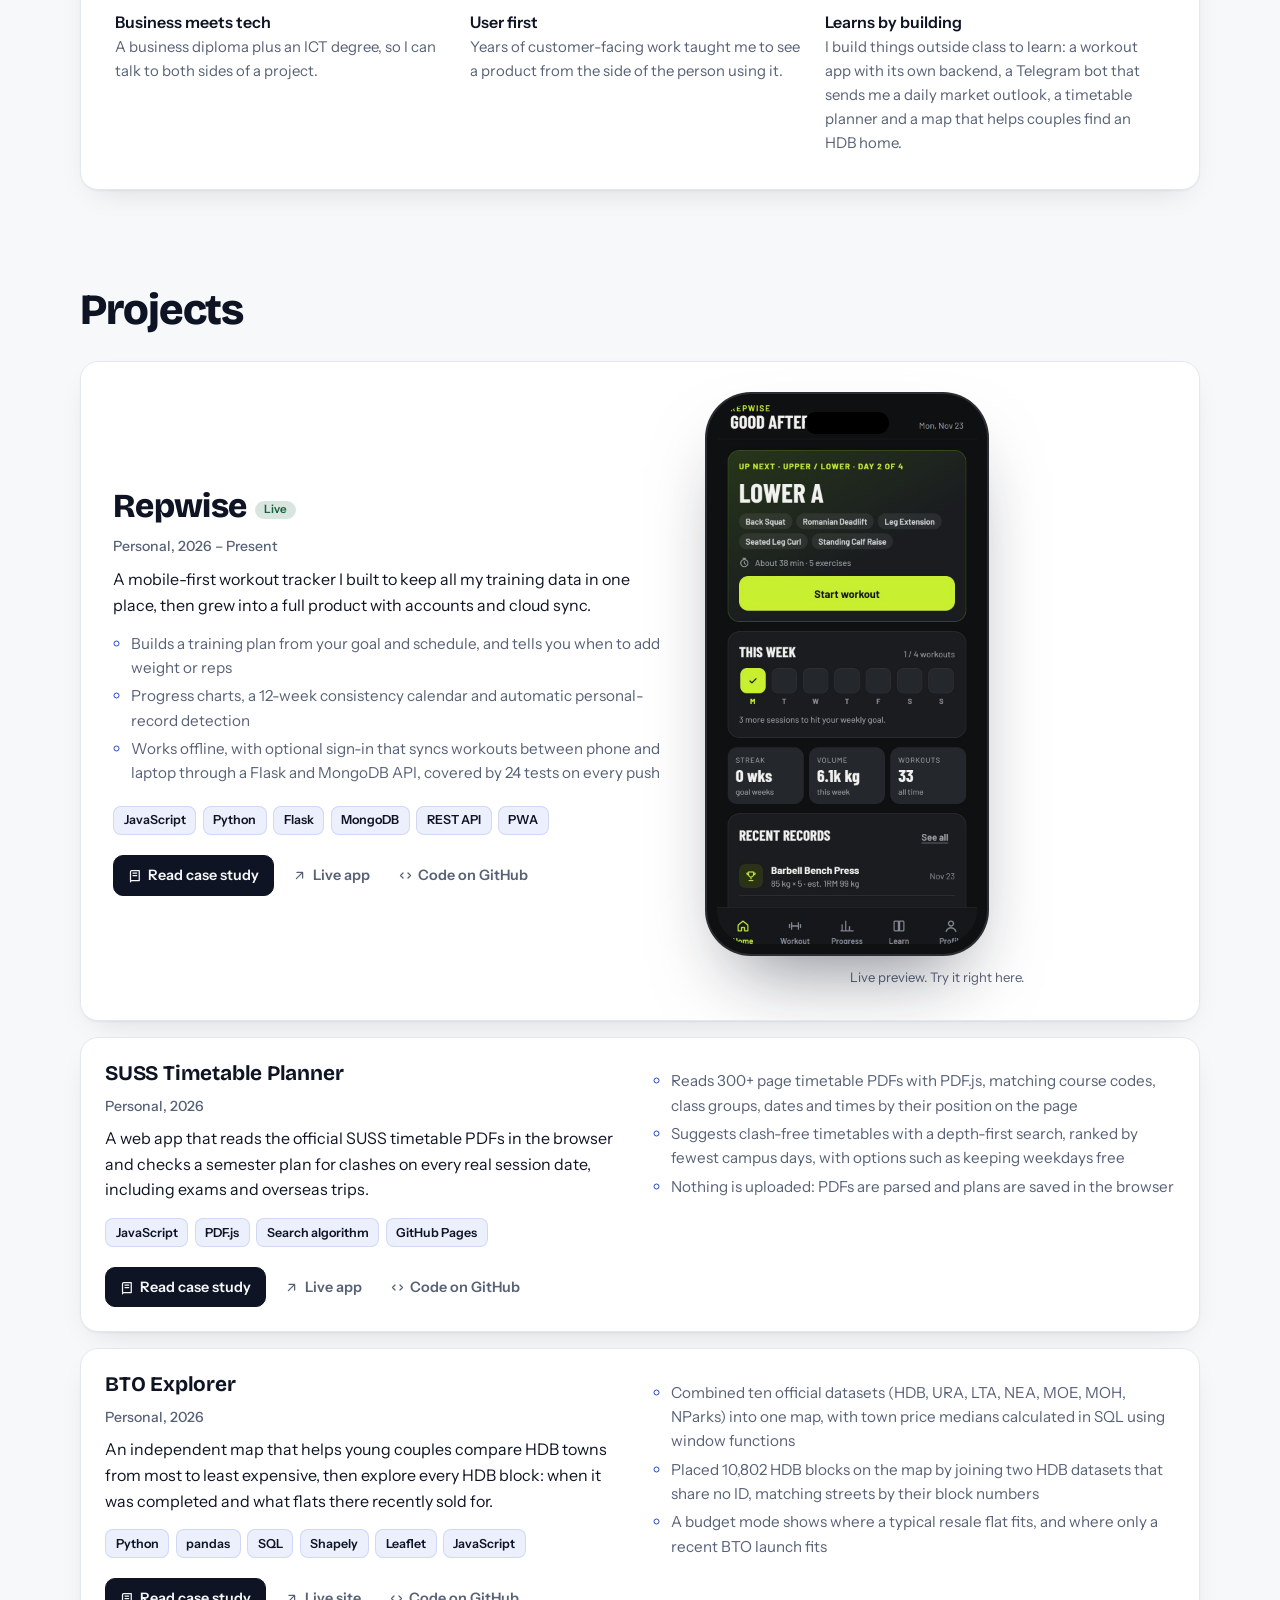
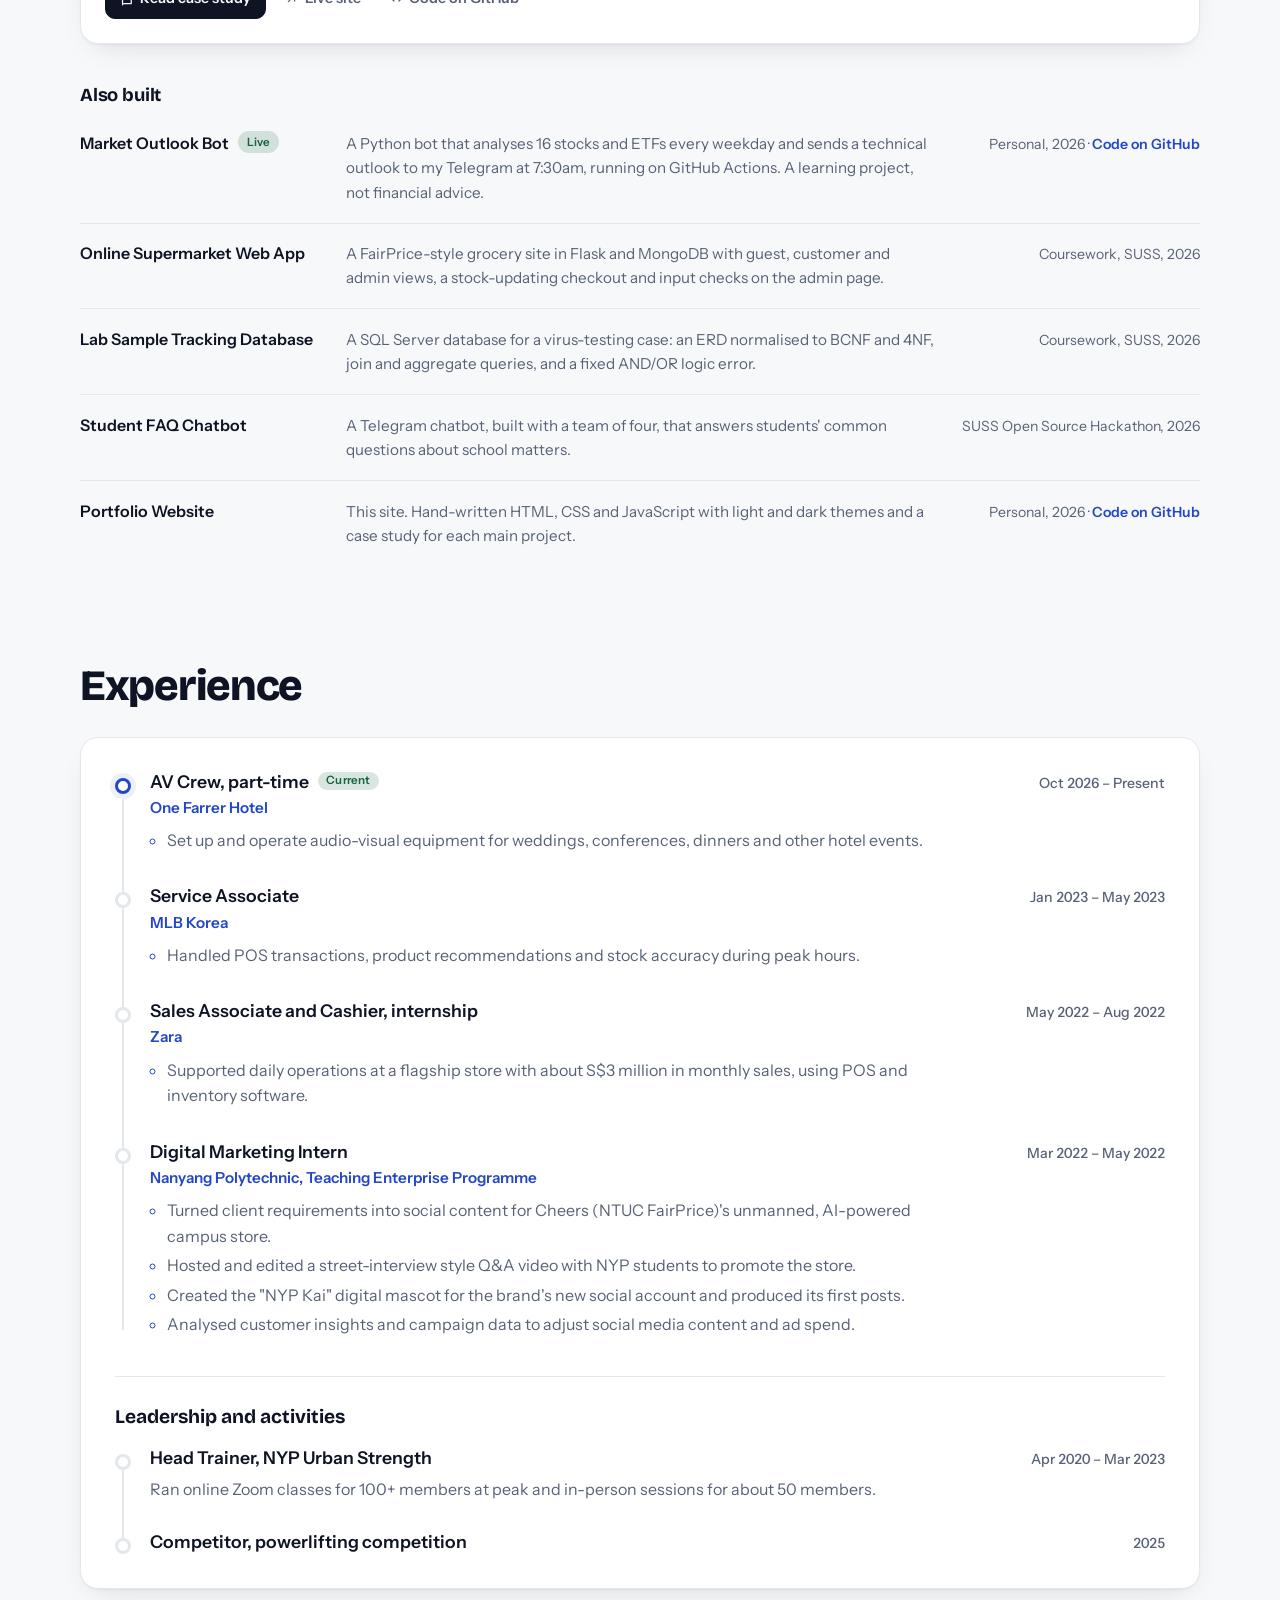
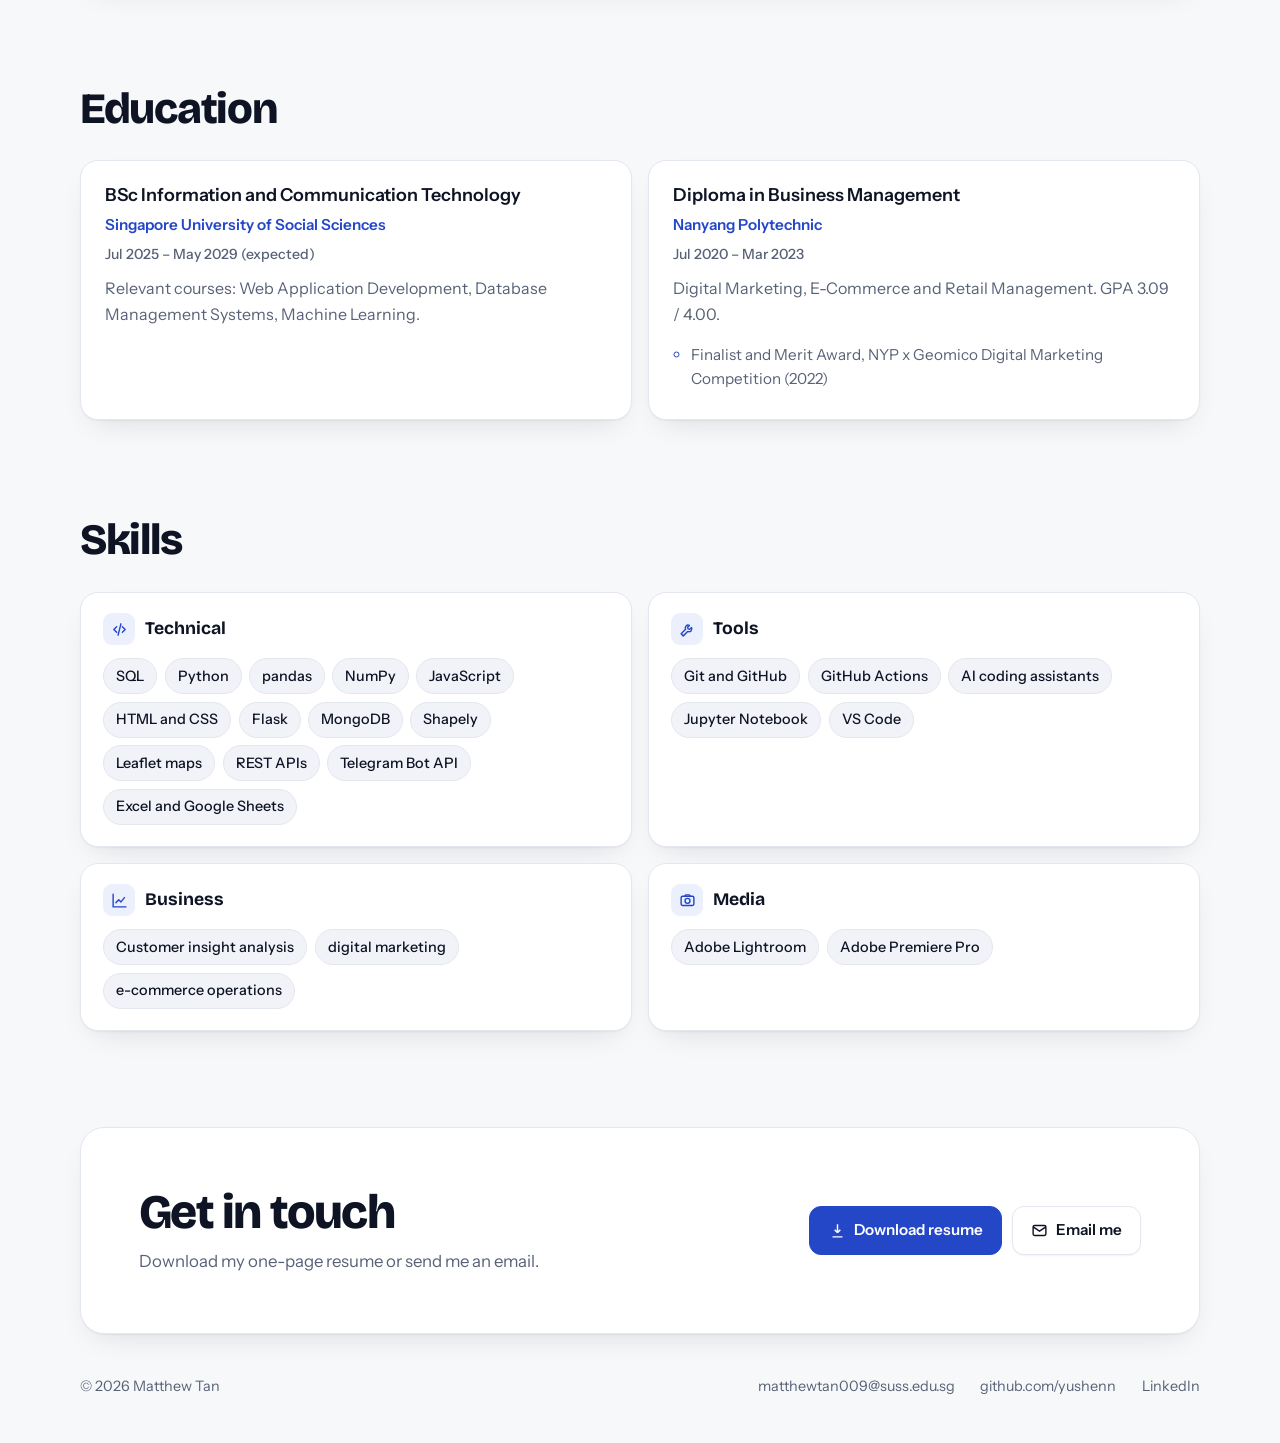
==== commit bff48207: "Bring back the interactive needle background with click pulse Restores only the canvas field (needle" ====
--- a/index.html
+++ b/index.html
@@ -53,6 +53,7 @@
 *,*::before,*::after{box-sizing:border-box}
 html{scroll-behavior:smooth;scroll-padding-top:96px}
 body{margin:0;background:var(--paper);color:var(--ink);font-family:var(--body);font-size:1rem;line-height:1.6;-webkit-font-smoothing:antialiased;overflow-x:hidden}
+#field{position:fixed;inset:0;width:100%;height:100%;z-index:0;pointer-events:none;opacity:.5}
 header,main,footer{position:relative;z-index:1}
 a{color:var(--blue);text-underline-offset:3px}
 a:focus-visible,button:focus-visible{outline:3px solid var(--blue);outline-offset:3px;border-radius:8px}
@@ -266,7 +267,7 @@
   .foot{justify-content:center;text-align:center}
 }
 @media print{
-  .nav,.contact .actions,.phone,.theme-btn{display:none}
+  #field,.nav,.contact .actions,.phone,.theme-btn{display:none}
   .js .reveal{opacity:1;transform:none}
   .card,.panel,.glance div{box-shadow:none}
 }
@@ -274,6 +275,7 @@
 </head>
 <body>
 <a class="skip" href="#main">Skip to content</a>
+<canvas id="field" aria-hidden="true"></canvas>
 
 <header class="nav">
   <div class="nav-inner">
@@ -566,6 +568,7 @@
     const next = dark ? 'light' : 'dark';
     root.setAttribute('data-theme', next);
     try { localStorage.setItem('mt-theme', next); } catch (e) {}
+    if (window.__fieldColors) window.__fieldColors();
   });
 
   // highlight the current section in the nav
@@ -600,6 +603,79 @@
     document.querySelectorAll('.reveal').forEach(el => el.classList.add('in'));
   }
 
+  // Interactive background: a field of needles that turn toward your cursor.
+  // Click (or tap) to send a pulse across the field.
+  (() => {
+    const cv = document.getElementById('field');
+    const ctx = cv.getContext('2d');
+    const reduce = window.matchMedia('(prefers-reduced-motion: reduce)');
+    const SP = 36, RANGE = 200, REST = -Math.PI / 4;
+    let W, H, cells = [], pulses = [], col = {};
+    const m = { x: -9999, y: -9999 };
+
+    const hex = h => { h = h.trim().replace('#',''); return [0,2,4].map(i => parseInt(h.substr(i,2),16)); };
+    function readColors(){
+      const cs = getComputedStyle(document.documentElement);
+      col.base = hex(cs.getPropertyValue('--muted'));
+      col.hot  = hex(cs.getPropertyValue('--blue'));
+    }
+    window.__fieldColors = () => { readColors(); if (reduce.matches) frame(); };
+    function build(){
+      const dpr = Math.min(window.devicePixelRatio || 1, 2);
+      W = innerWidth; H = innerHeight;
+      cv.width = W * dpr; cv.height = H * dpr;
+      ctx.setTransform(dpr, 0, 0, dpr, 0, 0);
+      cells = [];
+      for (let y = SP/2; y < H + SP; y += SP)
+        for (let x = SP/2; x < W + SP; x += SP)
+          cells.push({ x, y, a: REST, len: 5, boost: 0 });
+    }
+    const wrapAng = d => Math.atan2(Math.sin(d), Math.cos(d));
+
+    function frame(){
+      ctx.clearRect(0, 0, W, H);
+      pulses = pulses.filter(p => (p.r += 10) < p.max);
+      ctx.lineCap = 'round';
+      for (const c of cells){
+        const dx = m.x - c.x, dy = m.y - c.y, d = Math.hypot(dx, dy);
+        let near = d < RANGE ? Math.pow(1 - d / RANGE, 1.6) : 0;
+        let target = near > 0 ? Math.atan2(dy, dx) : REST;
+        let kick = 0;
+        for (const p of pulses){
+          const pd = Math.hypot(c.x - p.x, c.y - p.y), band = Math.abs(pd - p.r);
+          if (band < 46){
+            const k = (1 - band / 46) * (1 - p.r / p.max);
+            if (k > kick){ kick = k; target = Math.atan2(c.y - p.y, c.x - p.x); }
+          }
+        }
+        c.boost += (kick - c.boost) * 0.25;
+        c.a += wrapAng(target - c.a) * (near > 0 || kick > 0 ? 0.22 : 0.06);
+        const heat = Math.min(1, near + c.boost);
+        c.len += ((5 + 12 * heat) - c.len) * 0.2;
+        const r = Math.round(col.base[0] + (col.hot[0] - col.base[0]) * heat);
+        const g = Math.round(col.base[1] + (col.hot[1] - col.base[1]) * heat);
+        const b = Math.round(col.base[2] + (col.hot[2] - col.base[2]) * heat);
+        const hx = Math.cos(c.a) * c.len / 2, hy = Math.sin(c.a) * c.len / 2;
+        ctx.strokeStyle = `rgba(${r},${g},${b},${0.12 + 0.6 * heat})`;
+        ctx.lineWidth = 1.5 + heat * 1.1;
+        ctx.beginPath(); ctx.moveTo(c.x - hx, c.y - hy); ctx.lineTo(c.x + hx, c.y + hy); ctx.stroke();
+      }
+      if (!reduce.matches && !document.hidden) requestAnimationFrame(frame);
+    }
+    function start(){ readColors(); build(); frame(); }
+
+    addEventListener('pointermove', e => { m.x = e.clientX; m.y = e.clientY; }, { passive: true });
+    document.addEventListener('pointerleave', () => { m.x = m.y = -9999; });
+    addEventListener('pointerdown', e => {
+      if (reduce.matches || e.target.closest('a,button,iframe')) return;
+      pulses.push({ x: e.clientX, y: e.clientY, r: 0, max: Math.max(W, H) * 0.7 });
+    });
+    addEventListener('resize', () => { build(); if (reduce.matches) frame(); });
+    document.addEventListener('visibilitychange', () => { if (!document.hidden && !reduce.matches) frame(); });
+    window.matchMedia('(prefers-color-scheme: dark)').addEventListener('change', () => { readColors(); if (reduce.matches) frame(); });
+    reduce.addEventListener('change', () => { if (!reduce.matches) frame(); });
+    start();
+  })();
 </script>
 </body>
 </html>
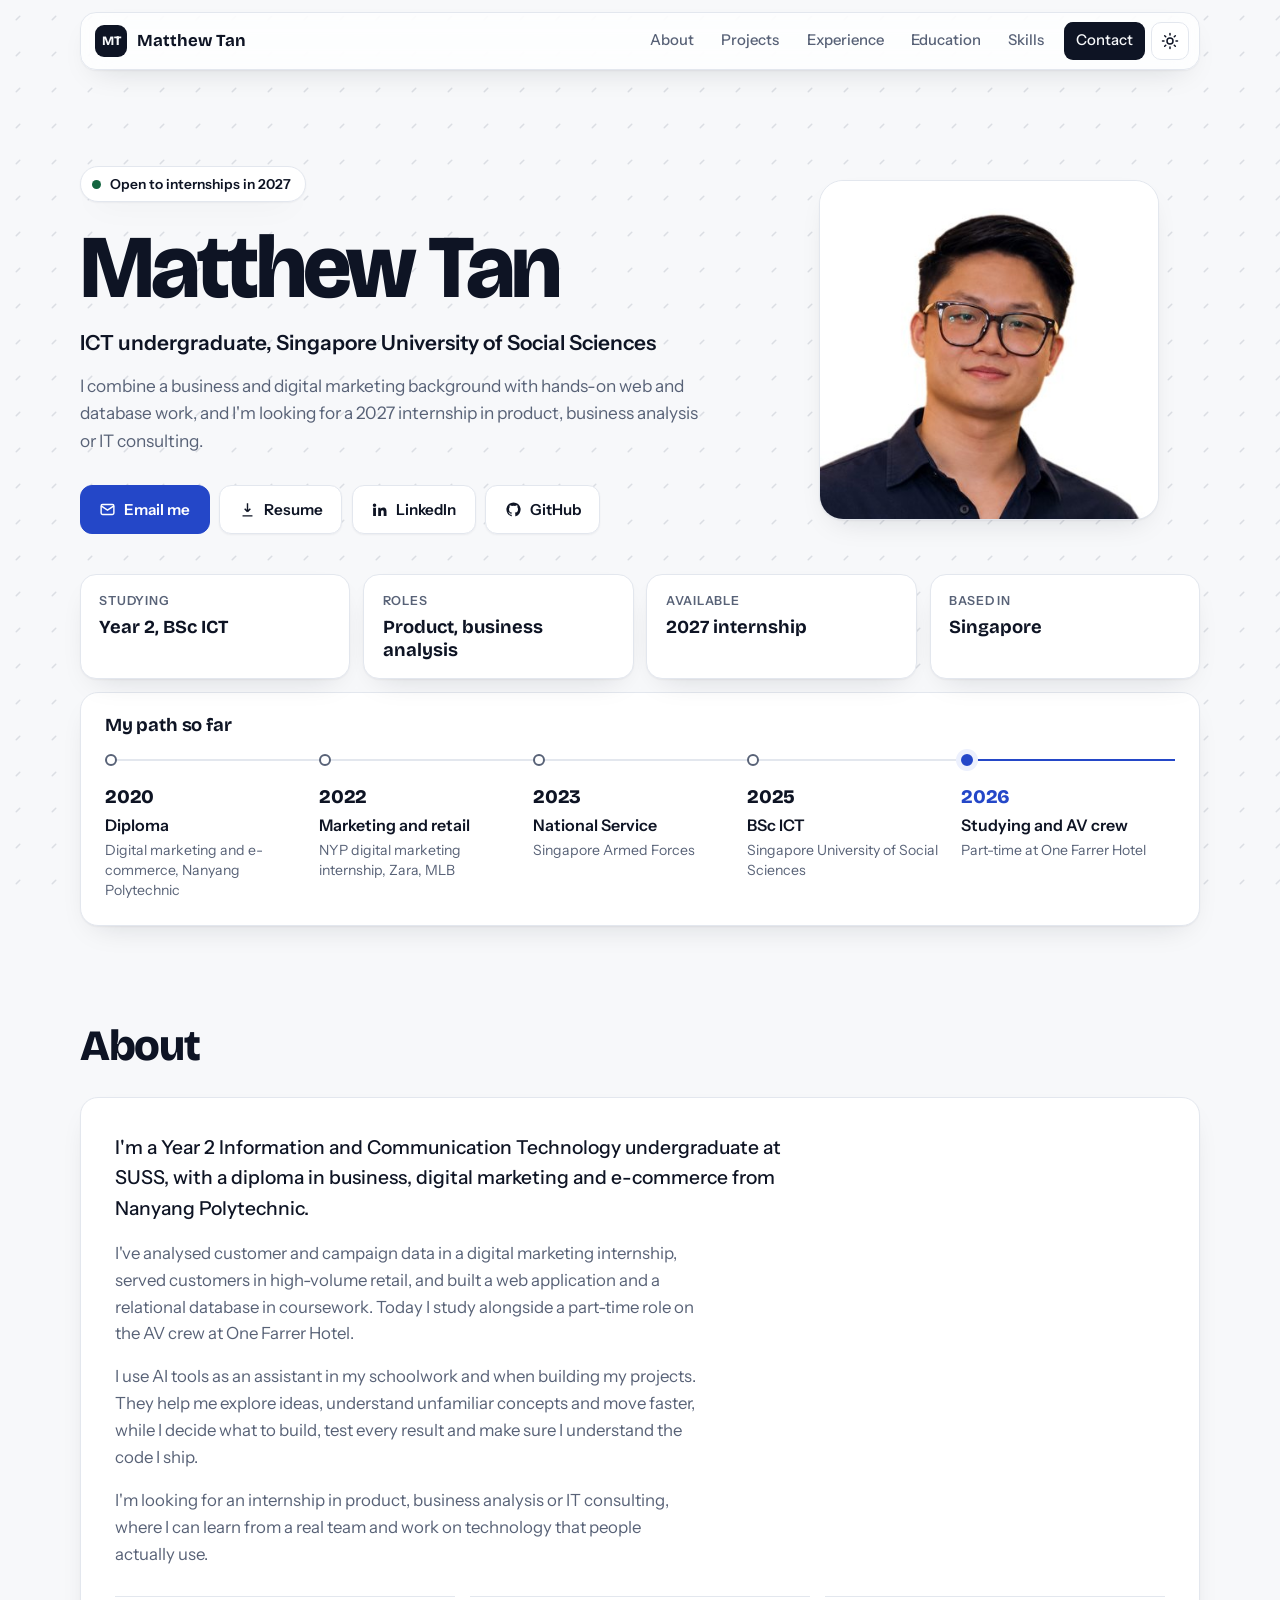
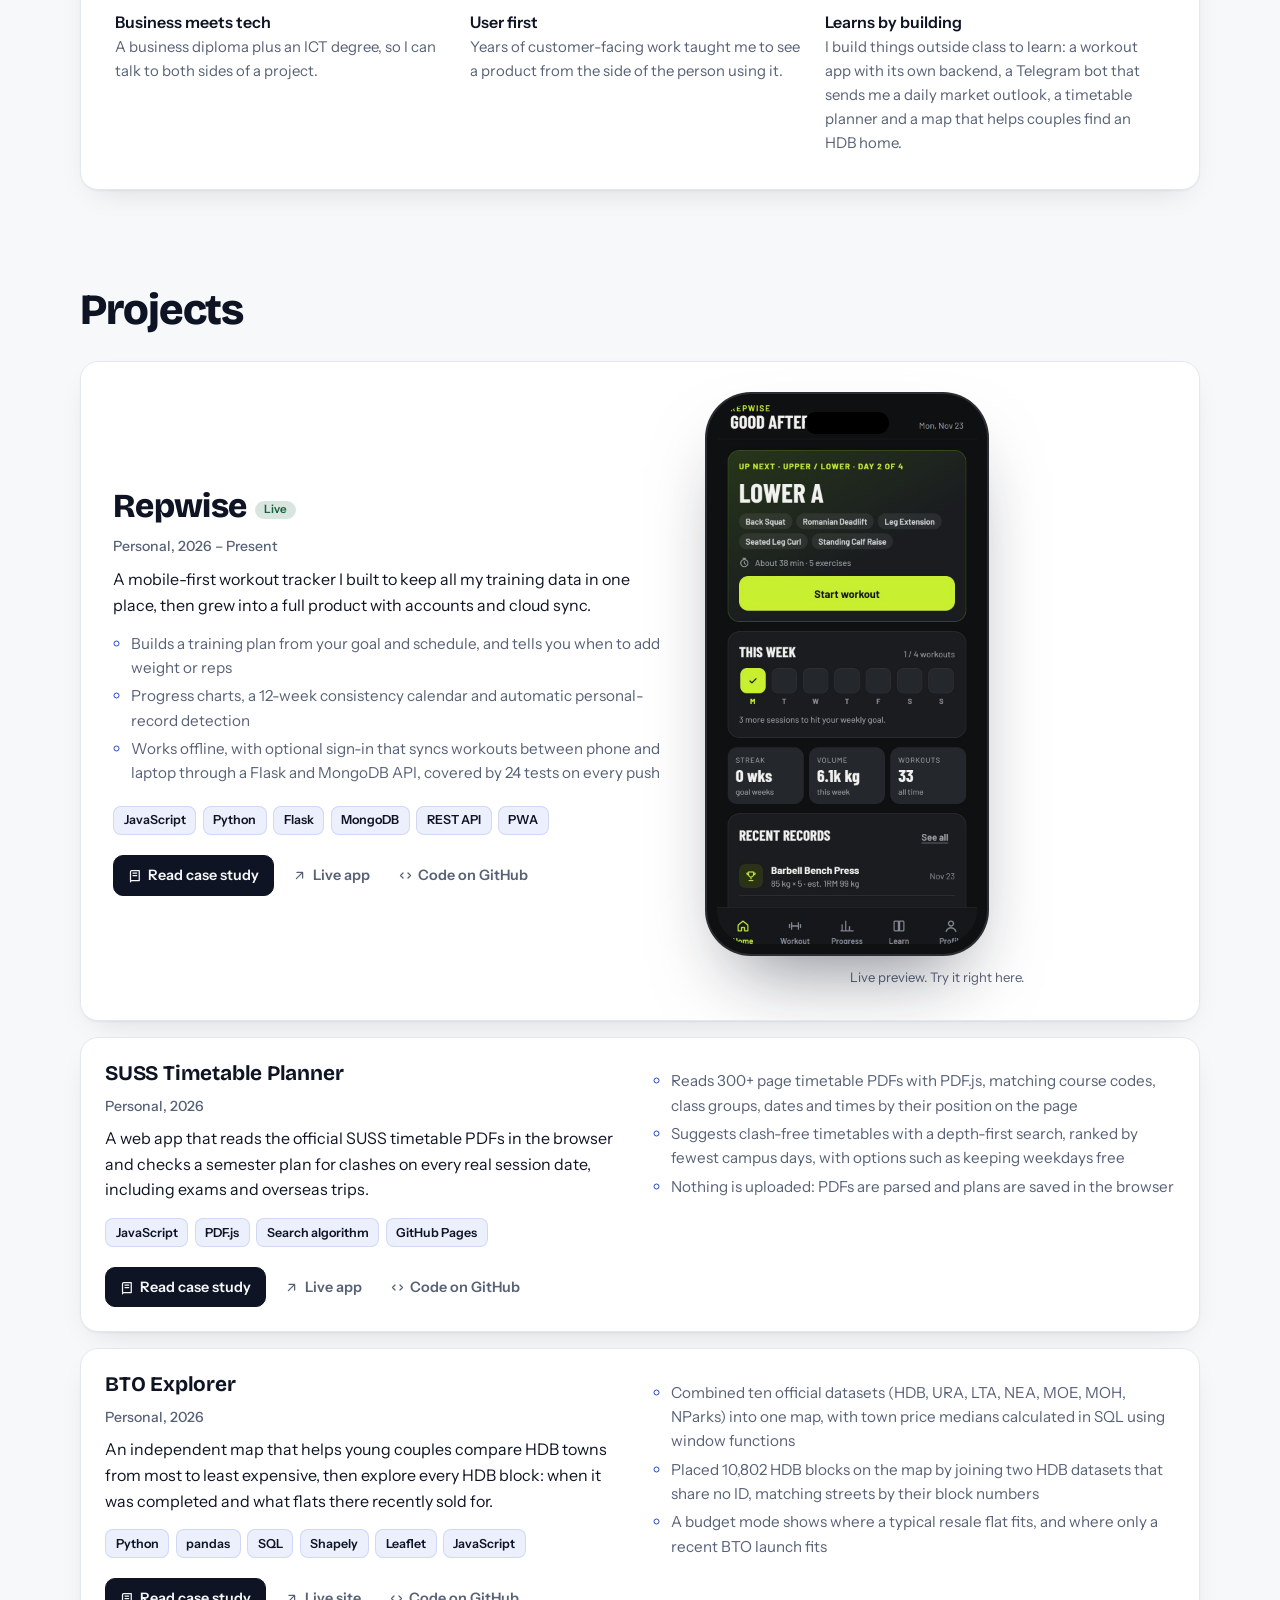
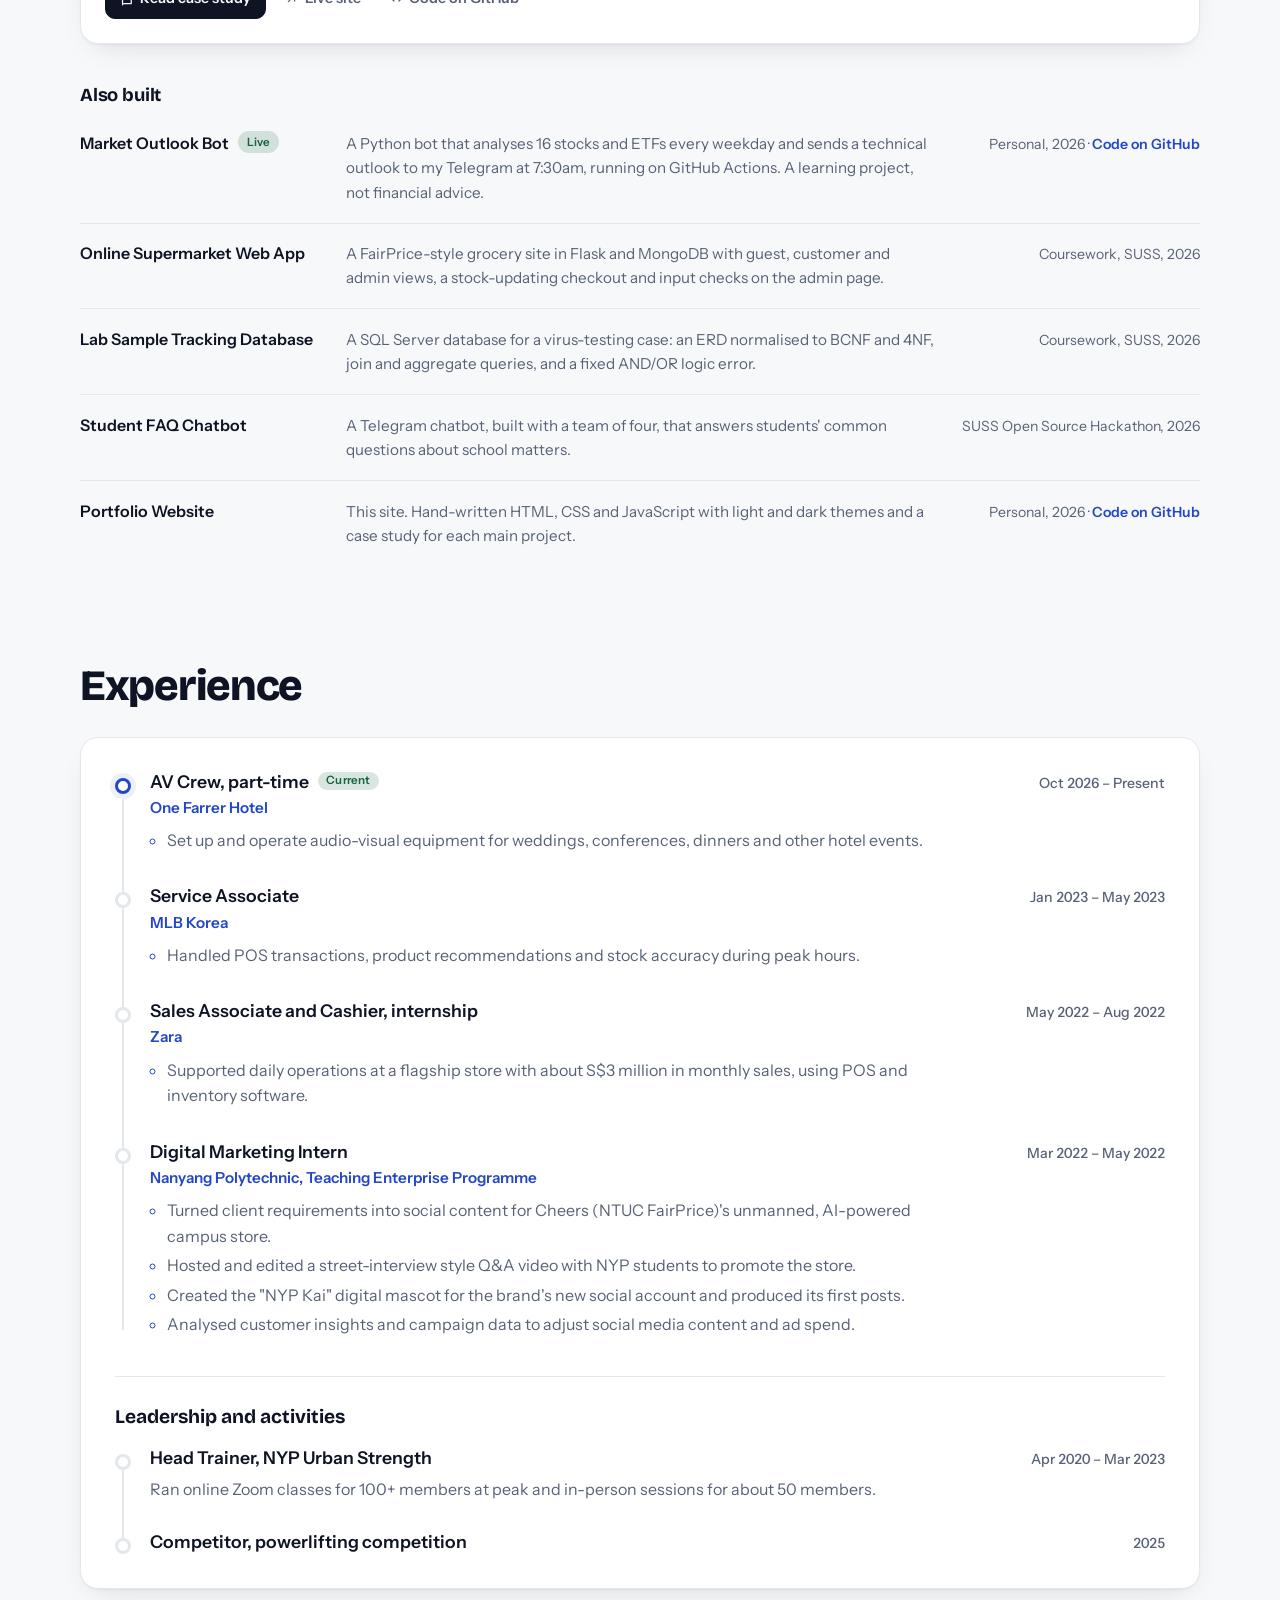
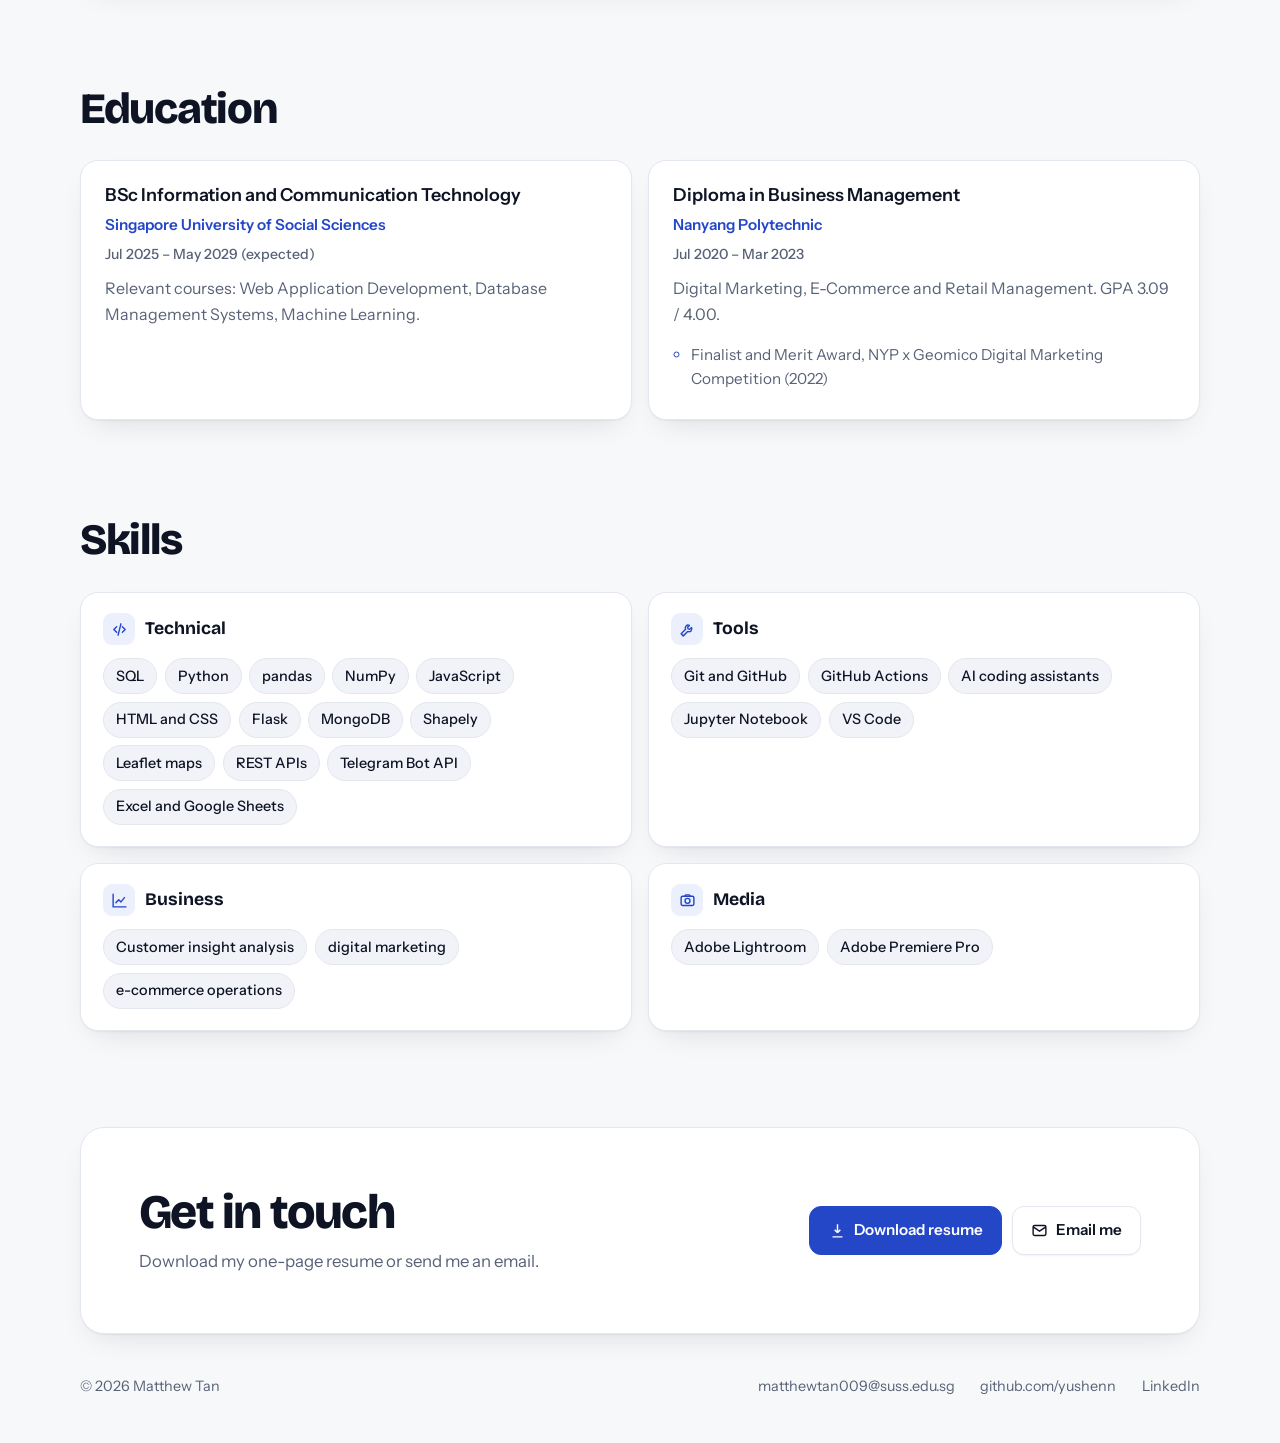
==== commit 93db73cd: "Make the needle background easier to see, especially in light mode Co-Authored-By: Claude Opus 5.5 <" ====
--- a/index.html
+++ b/index.html
@@ -53,7 +53,7 @@
 *,*::before,*::after{box-sizing:border-box}
 html{scroll-behavior:smooth;scroll-padding-top:96px}
 body{margin:0;background:var(--paper);color:var(--ink);font-family:var(--body);font-size:1rem;line-height:1.6;-webkit-font-smoothing:antialiased;overflow-x:hidden}
-#field{position:fixed;inset:0;width:100%;height:100%;z-index:0;pointer-events:none;opacity:.5}
+#field{position:fixed;inset:0;width:100%;height:100%;z-index:0;pointer-events:none;opacity:.8}
 header,main,footer{position:relative;z-index:1}
 a{color:var(--blue);text-underline-offset:3px}
 a:focus-visible,button:focus-visible{outline:3px solid var(--blue);outline-offset:3px;border-radius:8px}
@@ -656,7 +656,7 @@
         const g = Math.round(col.base[1] + (col.hot[1] - col.base[1]) * heat);
         const b = Math.round(col.base[2] + (col.hot[2] - col.base[2]) * heat);
         const hx = Math.cos(c.a) * c.len / 2, hy = Math.sin(c.a) * c.len / 2;
-        ctx.strokeStyle = `rgba(${r},${g},${b},${0.12 + 0.6 * heat})`;
+        ctx.strokeStyle = `rgba(${r},${g},${b},${0.22 + 0.7 * heat})`;
         ctx.lineWidth = 1.5 + heat * 1.1;
         ctx.beginPath(); ctx.moveTo(c.x - hx, c.y - hy); ctx.lineTo(c.x + hx, c.y + hy); ctx.stroke();
       }
